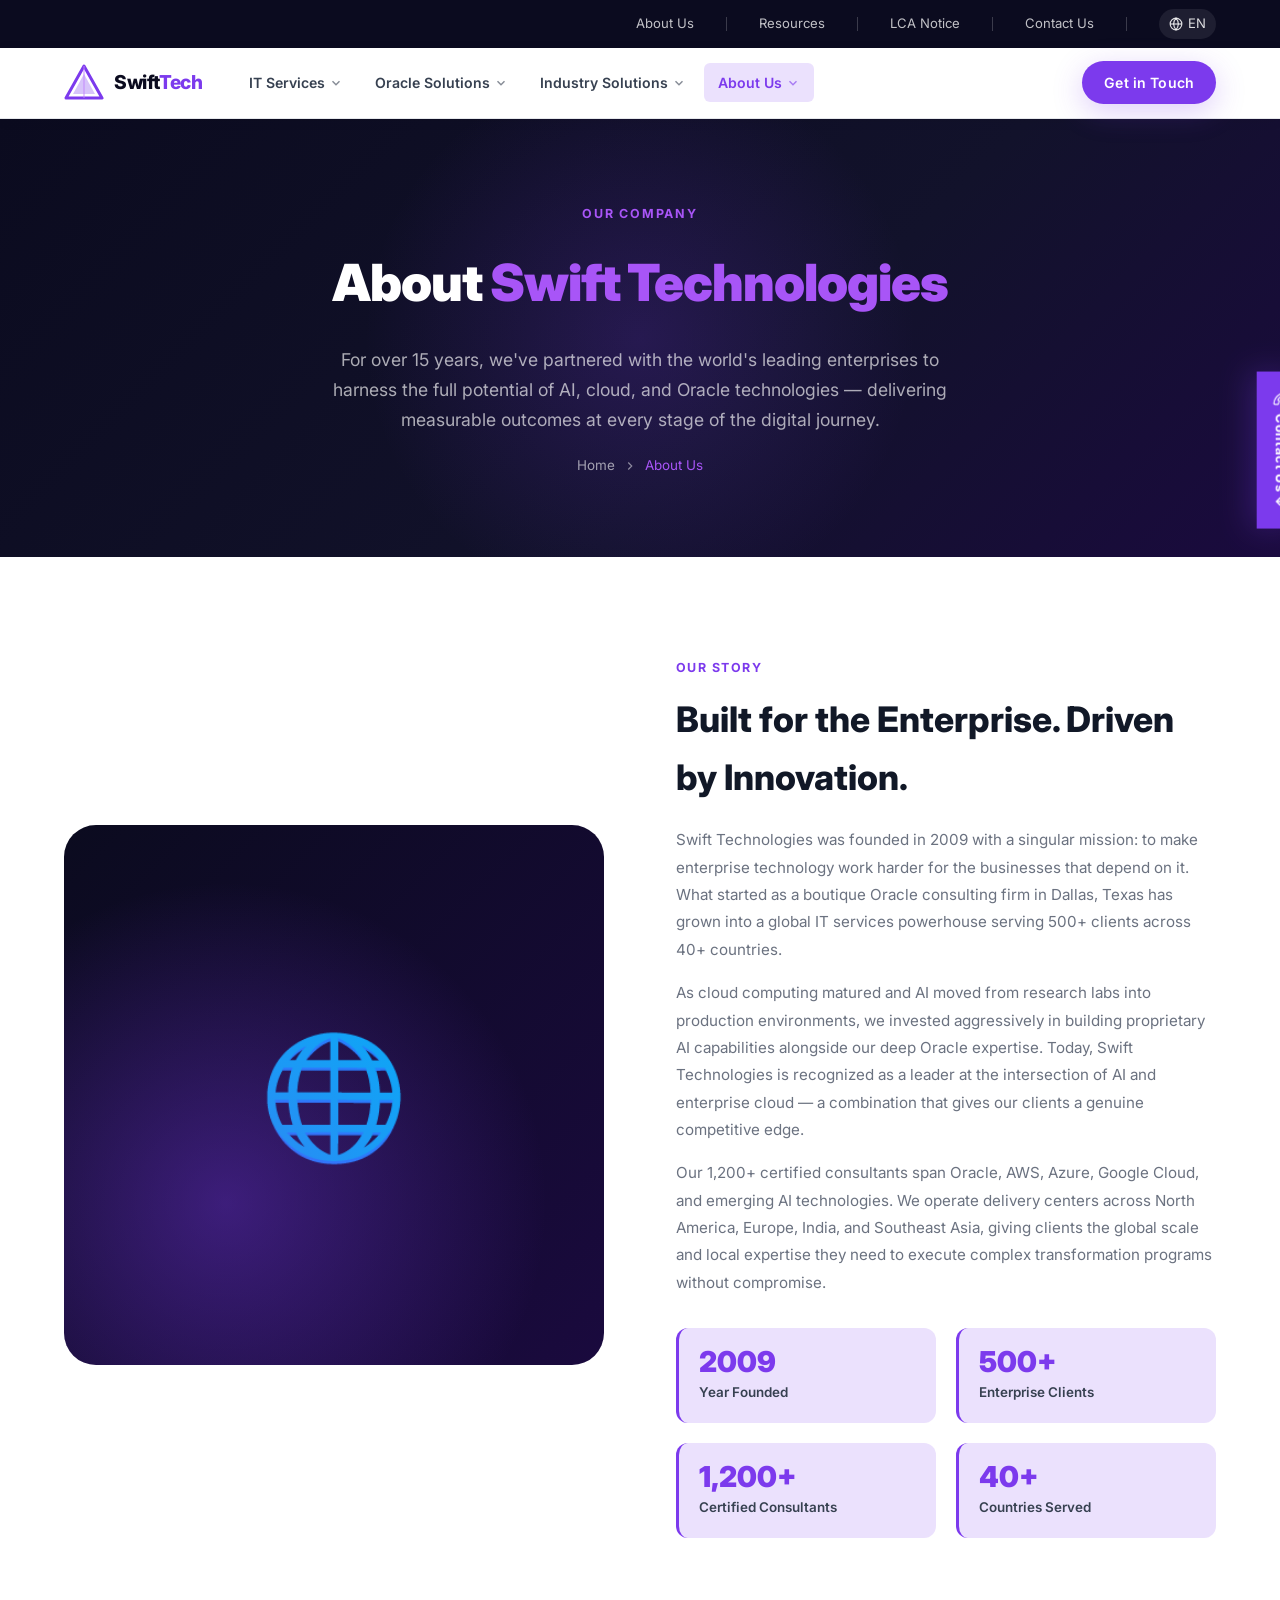
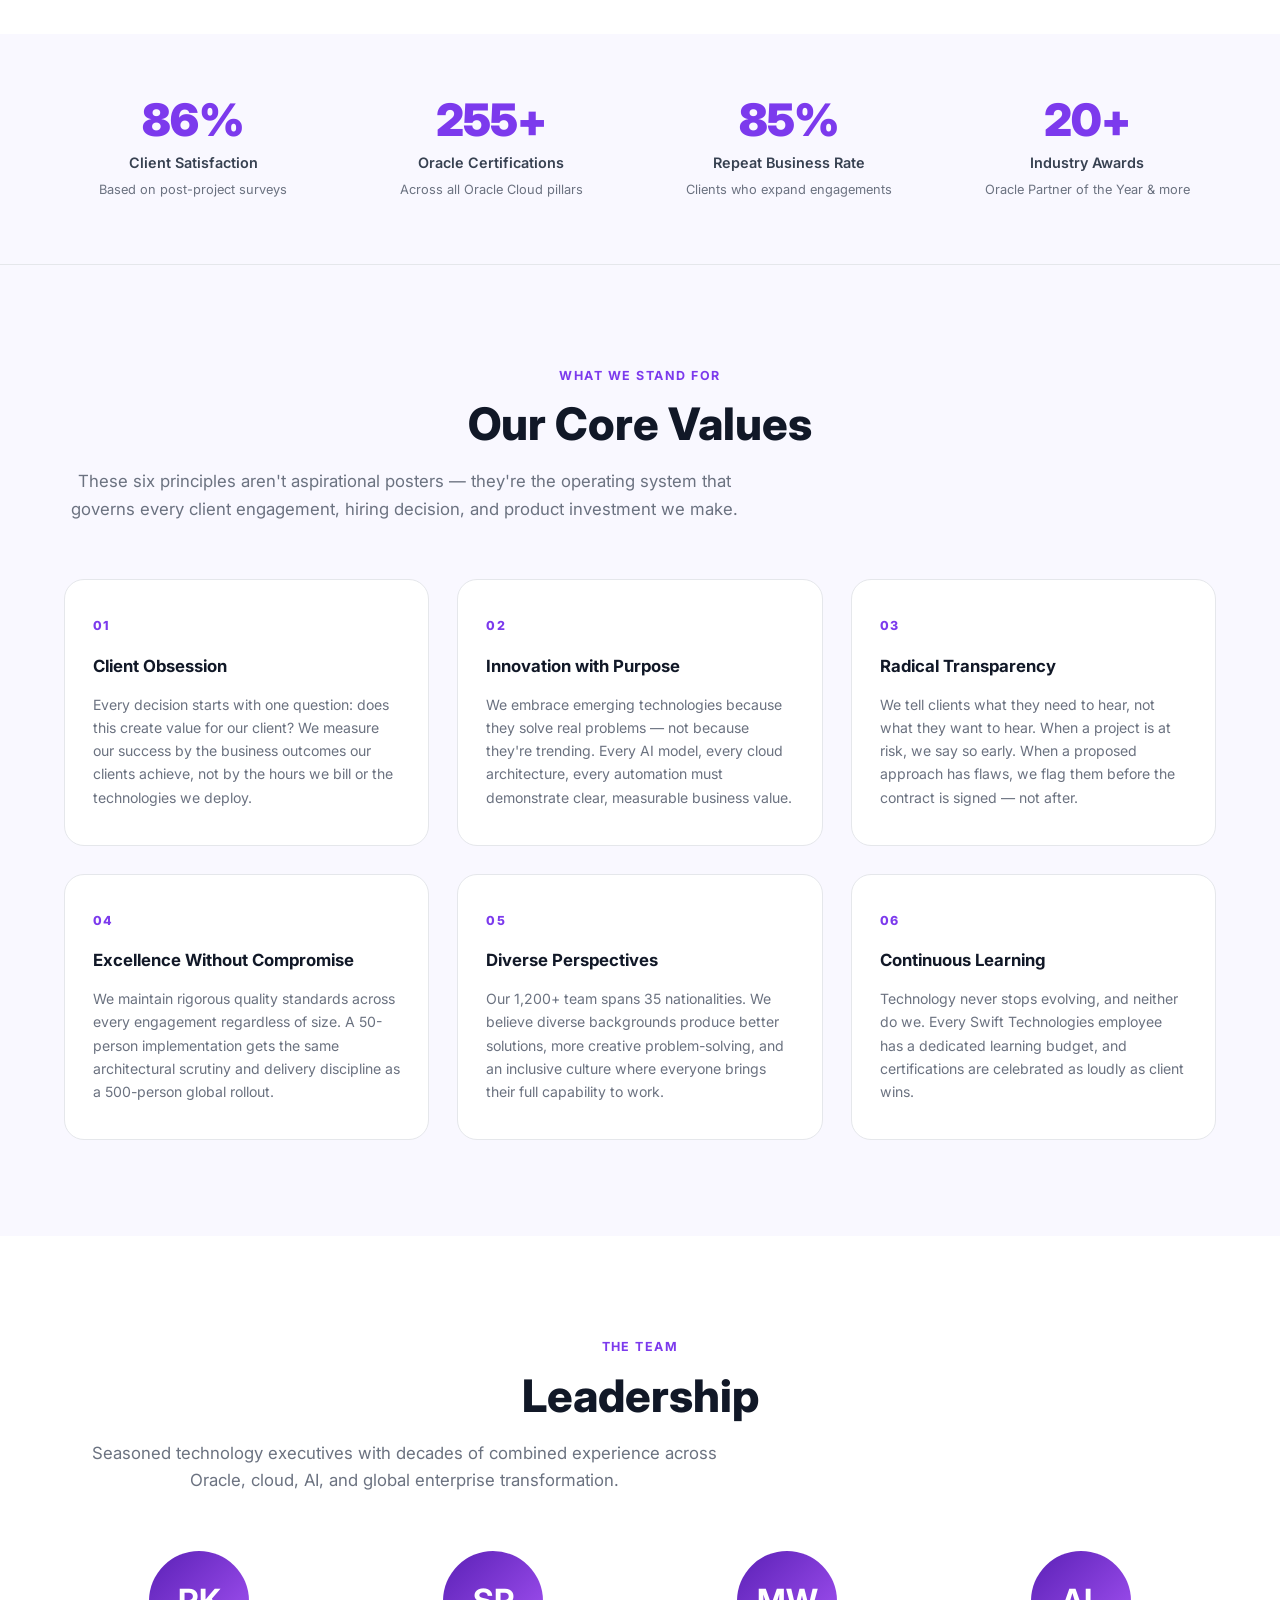
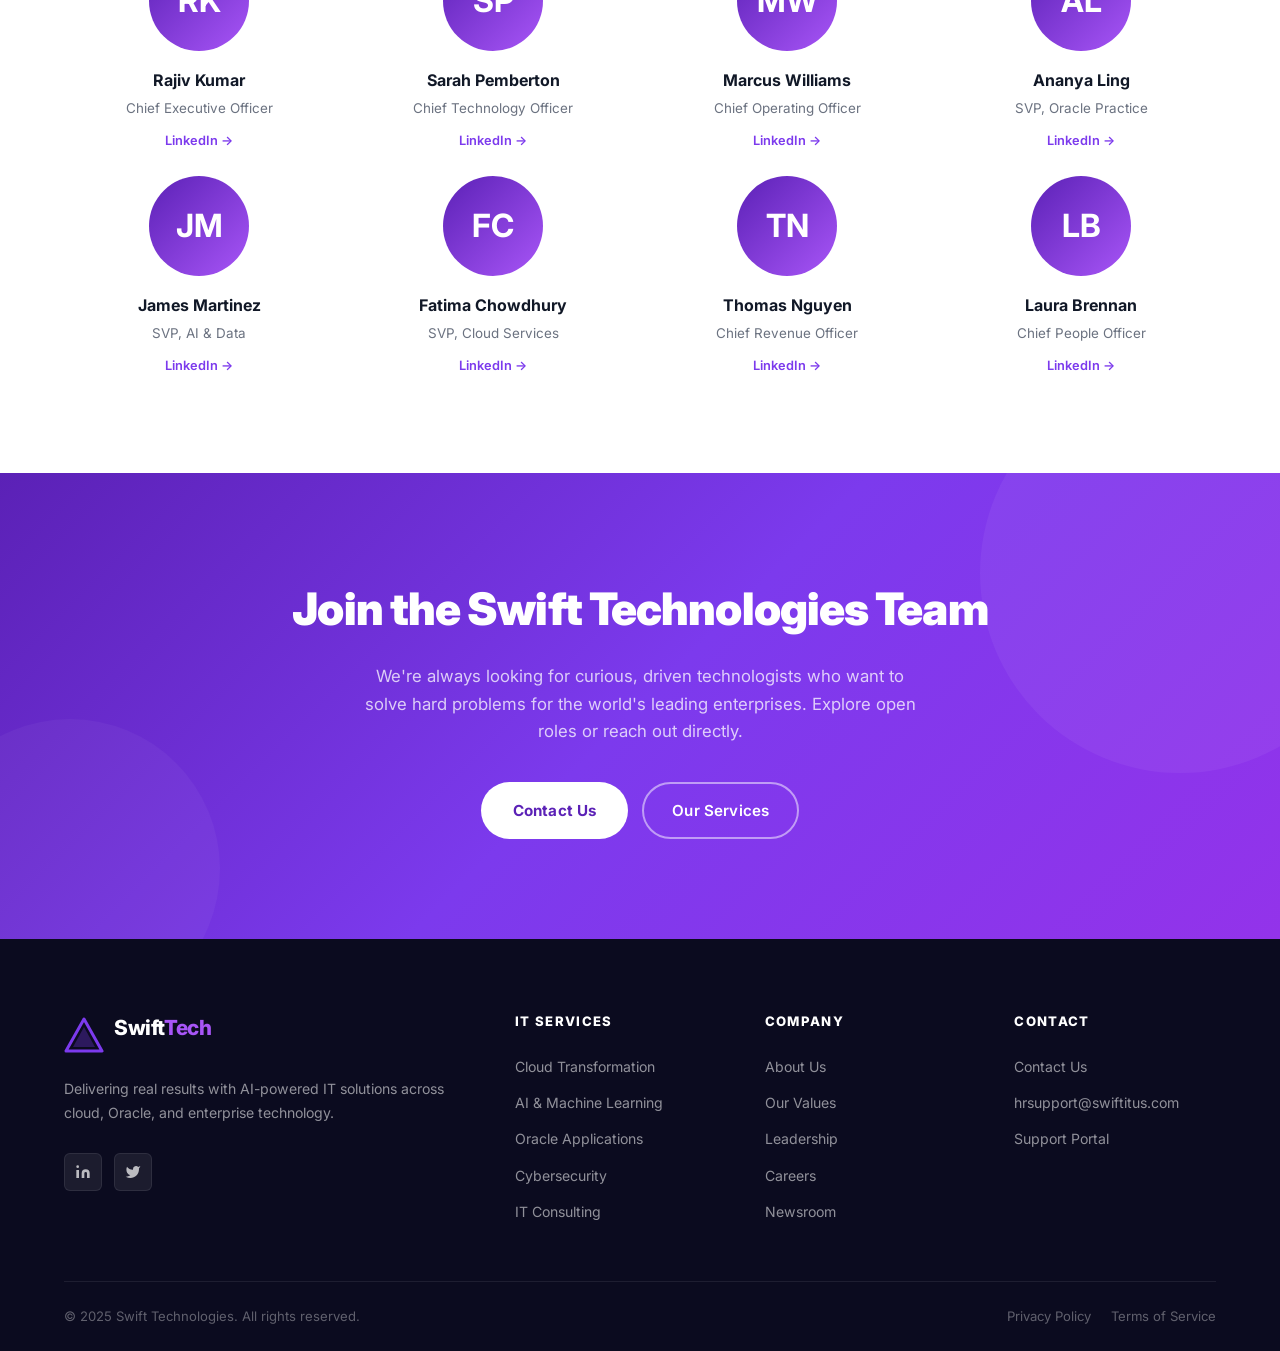
==== about.html @ e502594c "Initial commit: Swift Technologies static website 4-page professional IT services site with pure HTM" ====
<!DOCTYPE html>
<html lang="en">
<head>
  <meta charset="UTF-8">
  <meta name="viewport" content="width=device-width, initial-scale=1.0">
  <meta name="description" content="Learn about Swift Technologies — our story, values, and the leadership team driving AI-powered IT transformation for enterprises worldwide.">
  <title>About Us — Swift Technologies</title>
  <link rel="stylesheet" href="css/style.css">
</head>
<body>

  <!-- TOP BAR -->
  <div class="topbar">
    <div class="container">
      <div class="topbar-inner">
        <a href="about.html">About Us</a>
        <div class="topbar-divider"></div>
        <a href="#">Resources</a>
        <div class="topbar-divider"></div>
        <a href="#">LCA Notice</a>
        <div class="topbar-divider"></div>
        <a href="contact.html">Contact Us</a>
        <div class="topbar-divider"></div>
        <span class="lang-btn">
          <svg width="14" height="14" viewBox="0 0 24 24" fill="none" stroke="currentColor" stroke-width="2"><circle cx="12" cy="12" r="10"/><line x1="2" y1="12" x2="22" y2="12"/><path d="M12 2a15.3 15.3 0 0 1 4 10 15.3 15.3 0 0 1-4 10 15.3 15.3 0 0 1-4-10 15.3 15.3 0 0 1 4-10z"/></svg>
          EN
        </span>
      </div>
    </div>
  </div>

  <!-- NAVBAR -->
  <nav class="navbar">
    <div class="container">
      <div class="navbar-inner">
        <a href="index.html" class="navbar-logo">
          <svg class="logo-mark" viewBox="0 0 40 40" fill="none"><polygon points="20,3 38,35 2,35" fill="none" stroke="#7c3aed" stroke-width="3" stroke-linejoin="round"/><polygon points="20,11 31,31 9,31" fill="#7c3aed" opacity="0.3"/><line x1="20" y1="3" x2="20" y2="35" stroke="#c084fc" stroke-width="1.5" opacity="0.6"/></svg>
          <span class="logo-text">Swift<span>Tech</span></span>
        </a>
        <ul class="navbar-nav">
          <li class="nav-item">
            <a href="services.html" class="nav-link">IT Services <svg class="nav-arrow" viewBox="0 0 24 24" fill="none" stroke="currentColor" stroke-width="2.5"><polyline points="6 9 12 15 18 9"/></svg></a>
            <div class="dropdown">
              <a href="services.html#cloud">Cloud Transformation</a>
              <a href="services.html#ai">AI &amp; Machine Learning</a>
              <a href="services.html#cybersecurity">Cybersecurity</a>
              <a href="services.html#consulting">IT Consulting</a>
              <a href="services.html#digital">Digital Transformation</a>
            </div>
          </li>
          <li class="nav-item">
            <a href="services.html#oracle" class="nav-link">Oracle Solutions <svg class="nav-arrow" viewBox="0 0 24 24" fill="none" stroke="currentColor" stroke-width="2.5"><polyline points="6 9 12 15 18 9"/></svg></a>
            <div class="dropdown">
              <a href="services.html#oracle">Oracle Cloud ERP</a>
              <a href="services.html#oracle">Oracle SCM</a>
              <a href="services.html#oracle">Oracle HCM</a>
            </div>
          </li>
          <li class="nav-item">
            <a href="services.html" class="nav-link">Industry Solutions <svg class="nav-arrow" viewBox="0 0 24 24" fill="none" stroke="currentColor" stroke-width="2.5"><polyline points="6 9 12 15 18 9"/></svg></a>
            <div class="dropdown">
              <a href="services.html">Manufacturing</a>
              <a href="services.html">Healthcare</a>
              <a href="services.html">Financial Services</a>
              <a href="services.html">Retail &amp; CPG</a>
            </div>
          </li>
          <li class="nav-item">
            <a href="about.html" class="nav-link active">About Us <svg class="nav-arrow" viewBox="0 0 24 24" fill="none" stroke="currentColor" stroke-width="2.5"><polyline points="6 9 12 15 18 9"/></svg></a>
            <div class="dropdown">
              <a href="about.html">Our Story</a>
              <a href="#values">Our Values</a>
              <a href="#leadership">Leadership</a>
              <a href="#">Careers</a>
            </div>
          </li>
        </ul>
        <div class="navbar-cta"><a href="contact.html" class="btn btn-primary">Get in Touch</a></div>
        <button class="hamburger" aria-label="Toggle menu"><span></span><span></span><span></span></button>
      </div>
    </div>
    <div class="mobile-nav">
      <a href="index.html" class="mobile-nav-link">Home</a>
      <a href="services.html" class="mobile-nav-link">IT Services</a>
      <a href="services.html#oracle" class="mobile-nav-link">Oracle Solutions</a>
      <a href="about.html" class="mobile-nav-link">About Us</a>
      <a href="contact.html" class="mobile-nav-link">Contact Us</a>
    </div>
  </nav>

  <!-- PAGE HERO -->
  <section class="page-hero">
    <div class="container">
      <div class="page-hero-inner">
        <span class="page-hero-eyebrow">Our Company</span>
        <h1 class="page-hero-title">About <span>Swift Technologies</span></h1>
        <p class="page-hero-desc">
          For over 15 years, we've partnered with the world's leading enterprises to harness the
          full potential of AI, cloud, and Oracle technologies — delivering measurable outcomes
          at every stage of the digital journey.
        </p>
        <div class="breadcrumb">
          <a href="index.html">Home</a>
          <svg width="14" height="14" viewBox="0 0 24 24" fill="none" stroke="currentColor" stroke-width="2"><polyline points="9 18 15 12 9 6"/></svg>
          <span>About Us</span>
        </div>
      </div>
    </div>
  </section>

  <!-- OUR STORY -->
  <section class="about-story">
    <div class="container">
      <div class="about-story-inner">
        <div class="about-visual">🌐</div>
        <div class="about-text">
          <div class="section-label">Our Story</div>
          <h2 class="about-title">Built for the Enterprise. Driven by Innovation.</h2>
          <div class="about-body">
            <p>
              Swift Technologies was founded in 2009 with a singular mission: to make enterprise
              technology work harder for the businesses that depend on it. What started as a
              boutique Oracle consulting firm in Dallas, Texas has grown into a global IT services
              powerhouse serving 500+ clients across 40+ countries.
            </p>
            <p>
              As cloud computing matured and AI moved from research labs into production environments,
              we invested aggressively in building proprietary AI capabilities alongside our
              deep Oracle expertise. Today, Swift Technologies is recognized as a leader at
              the intersection of AI and enterprise cloud — a combination that gives our clients
              a genuine competitive edge.
            </p>
            <p>
              Our 1,200+ certified consultants span Oracle, AWS, Azure, Google Cloud, and emerging
              AI technologies. We operate delivery centers across North America, Europe, India,
              and Southeast Asia, giving clients the global scale and local expertise they need
              to execute complex transformation programs without compromise.
            </p>
          </div>
          <div class="about-highlights">
            <div class="highlight-item">
              <div class="highlight-num">2009</div>
              <div class="highlight-label">Year Founded</div>
            </div>
            <div class="highlight-item">
              <div class="highlight-num">500+</div>
              <div class="highlight-label">Enterprise Clients</div>
            </div>
            <div class="highlight-item">
              <div class="highlight-num">1,200+</div>
              <div class="highlight-label">Certified Consultants</div>
            </div>
            <div class="highlight-item">
              <div class="highlight-num">40+</div>
              <div class="highlight-label">Countries Served</div>
            </div>
          </div>
        </div>
      </div>
    </div>
  </section>

  <!-- STATS BAR -->
  <section class="stats-bar" style="background:var(--off-white)">
    <div class="container">
      <div class="stats-grid">
        <div class="stat-item">
          <div class="stat-number" data-count="98" data-suffix="%">98%</div>
          <div class="stat-label">Client Satisfaction</div>
          <div class="stat-desc">Based on post-project surveys</div>
        </div>
        <div class="stat-item">
          <div class="stat-number" data-count="300" data-suffix="+">300+</div>
          <div class="stat-label">Oracle Certifications</div>
          <div class="stat-desc">Across all Oracle Cloud pillars</div>
        </div>
        <div class="stat-item">
          <div class="stat-number" data-count="85" data-suffix="%">85%</div>
          <div class="stat-label">Repeat Business Rate</div>
          <div class="stat-desc">Clients who expand engagements</div>
        </div>
        <div class="stat-item">
          <div class="stat-number" data-count="20" data-suffix="+">20+</div>
          <div class="stat-label">Industry Awards</div>
          <div class="stat-desc">Oracle Partner of the Year &amp; more</div>
        </div>
      </div>
    </div>
  </section>

  <!-- VALUES -->
  <section class="values-section" id="values">
    <div class="container">
      <div class="section-header">
        <div class="section-label">What We Stand For</div>
        <h2 class="section-title">Our Core Values</h2>
        <p class="section-subtitle">
          These six principles aren't aspirational posters — they're the operating system
          that governs every client engagement, hiring decision, and product investment we make.
        </p>
      </div>

      <div class="values-grid">
        <div class="value-card">
          <div class="value-number">01</div>
          <h3 class="value-title">Client Obsession</h3>
          <p class="value-desc">
            Every decision starts with one question: does this create value for our client?
            We measure our success by the business outcomes our clients achieve, not by the
            hours we bill or the technologies we deploy.
          </p>
        </div>
        <div class="value-card">
          <div class="value-number">02</div>
          <h3 class="value-title">Innovation with Purpose</h3>
          <p class="value-desc">
            We embrace emerging technologies because they solve real problems — not because
            they're trending. Every AI model, every cloud architecture, every automation
            must demonstrate clear, measurable business value.
          </p>
        </div>
        <div class="value-card">
          <div class="value-number">03</div>
          <h3 class="value-title">Radical Transparency</h3>
          <p class="value-desc">
            We tell clients what they need to hear, not what they want to hear. When a
            project is at risk, we say so early. When a proposed approach has flaws, we
            flag them before the contract is signed — not after.
          </p>
        </div>
        <div class="value-card">
          <div class="value-number">04</div>
          <h3 class="value-title">Excellence Without Compromise</h3>
          <p class="value-desc">
            We maintain rigorous quality standards across every engagement regardless of
            size. A 50-person implementation gets the same architectural scrutiny and
            delivery discipline as a 500-person global rollout.
          </p>
        </div>
        <div class="value-card">
          <div class="value-number">05</div>
          <h3 class="value-title">Diverse Perspectives</h3>
          <p class="value-desc">
            Our 1,200+ team spans 35 nationalities. We believe diverse backgrounds produce
            better solutions, more creative problem-solving, and an inclusive culture where
            everyone brings their full capability to work.
          </p>
        </div>
        <div class="value-card">
          <div class="value-number">06</div>
          <h3 class="value-title">Continuous Learning</h3>
          <p class="value-desc">
            Technology never stops evolving, and neither do we. Every Swift Technologies
            employee has a dedicated learning budget, and certifications are celebrated
            as loudly as client wins.
          </p>
        </div>
      </div>
    </div>
  </section>

  <!-- LEADERSHIP -->
  <section class="leadership-section" id="leadership">
    <div class="container">
      <div class="section-header">
        <div class="section-label">The Team</div>
        <h2 class="section-title">Leadership</h2>
        <p class="section-subtitle">
          Seasoned technology executives with decades of combined experience across Oracle,
          cloud, AI, and global enterprise transformation.
        </p>
      </div>

      <div class="leadership-grid">
        <div class="leader-card">
          <div class="leader-avatar">RK</div>
          <div class="leader-name">Rajiv Kumar</div>
          <div class="leader-role">Chief Executive Officer</div>
          <a href="#" class="leader-linkedin">LinkedIn →</a>
        </div>
        <div class="leader-card">
          <div class="leader-avatar">SP</div>
          <div class="leader-name">Sarah Pemberton</div>
          <div class="leader-role">Chief Technology Officer</div>
          <a href="#" class="leader-linkedin">LinkedIn →</a>
        </div>
        <div class="leader-card">
          <div class="leader-avatar">MW</div>
          <div class="leader-name">Marcus Williams</div>
          <div class="leader-role">Chief Operating Officer</div>
          <a href="#" class="leader-linkedin">LinkedIn →</a>
        </div>
        <div class="leader-card">
          <div class="leader-avatar">AL</div>
          <div class="leader-name">Ananya Ling</div>
          <div class="leader-role">SVP, Oracle Practice</div>
          <a href="#" class="leader-linkedin">LinkedIn →</a>
        </div>
        <div class="leader-card">
          <div class="leader-avatar">JM</div>
          <div class="leader-name">James Martinez</div>
          <div class="leader-role">SVP, AI &amp; Data</div>
          <a href="#" class="leader-linkedin">LinkedIn →</a>
        </div>
        <div class="leader-card">
          <div class="leader-avatar">FC</div>
          <div class="leader-name">Fatima Chowdhury</div>
          <div class="leader-role">SVP, Cloud Services</div>
          <a href="#" class="leader-linkedin">LinkedIn →</a>
        </div>
        <div class="leader-card">
          <div class="leader-avatar">TN</div>
          <div class="leader-name">Thomas Nguyen</div>
          <div class="leader-role">Chief Revenue Officer</div>
          <a href="#" class="leader-linkedin">LinkedIn →</a>
        </div>
        <div class="leader-card">
          <div class="leader-avatar">LB</div>
          <div class="leader-name">Laura Brennan</div>
          <div class="leader-role">Chief People Officer</div>
          <a href="#" class="leader-linkedin">LinkedIn →</a>
        </div>
      </div>
    </div>
  </section>

  <!-- CTA -->
  <section class="cta-section">
    <div class="container">
      <div class="cta-inner">
        <h2 class="cta-title">Join the Swift Technologies Team</h2>
        <p class="cta-desc">
          We're always looking for curious, driven technologists who want to solve hard
          problems for the world's leading enterprises. Explore open roles or reach out directly.
        </p>
        <div class="cta-actions">
          <a href="contact.html" class="btn btn-white">Contact Us</a>
          <a href="services.html" class="btn btn-outline-white">Our Services</a>
        </div>
      </div>
    </div>
  </section>

  <!-- FOOTER -->
  <footer class="footer">
    <div class="container">
      <div class="footer-grid">
        <div class="footer-brand">
          <a href="index.html" class="navbar-logo" style="margin-bottom:16px;display:inline-flex">
            <svg class="logo-mark" viewBox="0 0 40 40" fill="none"><polygon points="20,3 38,35 2,35" fill="none" stroke="#7c3aed" stroke-width="3" stroke-linejoin="round"/><polygon points="20,11 31,31 9,31" fill="#7c3aed" opacity="0.3"/></svg>
            <span class="logo-text" style="color:white">Swift<span>Tech</span></span>
          </a>
          <p class="footer-desc">Delivering real results with AI-powered IT solutions across cloud, Oracle, and enterprise technology.</p>
          <div class="footer-socials">
            <a href="#" class="social-btn"><svg viewBox="0 0 24 24" fill="currentColor"><path d="M16 8a6 6 0 0 1 6 6v7h-4v-7a2 2 0 0 0-2-2 2 2 0 0 0-2 2v7h-4v-7a6 6 0 0 1 6-6zM2 9h4v12H2z"/><circle cx="4" cy="4" r="2"/></svg></a>
            <a href="#" class="social-btn"><svg viewBox="0 0 24 24" fill="currentColor"><path d="M23 3a10.9 10.9 0 0 1-3.14 1.53 4.48 4.48 0 0 0-7.86 3v1A10.66 10.66 0 0 1 3 4s-4 9 5 13a11.64 11.64 0 0 1-7 2c9 5 20 0 20-11.5a4.5 4.5 0 0 0-.08-.83A7.72 7.72 0 0 0 23 3z"/></svg></a>
          </div>
        </div>
        <div>
          <h4 class="footer-col-title">IT Services</h4>
          <ul class="footer-links">
            <li><a href="services.html#cloud">Cloud Transformation</a></li>
            <li><a href="services.html#ai">AI &amp; Machine Learning</a></li>
            <li><a href="services.html#oracle">Oracle Applications</a></li>
            <li><a href="services.html#cybersecurity">Cybersecurity</a></li>
            <li><a href="services.html#consulting">IT Consulting</a></li>
          </ul>
        </div>
        <div>
          <h4 class="footer-col-title">Company</h4>
          <ul class="footer-links">
            <li><a href="about.html">About Us</a></li>
            <li><a href="#values">Our Values</a></li>
            <li><a href="#leadership">Leadership</a></li>
            <li><a href="#">Careers</a></li>
            <li><a href="#">Newsroom</a></li>
          </ul>
        </div>
        <div>
          <h4 class="footer-col-title">Contact</h4>
          <ul class="footer-links">
            <li><a href="contact.html">Contact Us</a></li>
            <li><a href="mailto:hrsupport@swiftitus.com">hrsupport@swiftitus.com</a></li>
            <li><a href="#">Support Portal</a></li>
          </ul>
        </div>
      </div>
      <div class="footer-bottom">
        <span>&copy; 2025 Swift Technologies. All rights reserved.</span>
        <div class="footer-bottom-links">
          <a href="#">Privacy Policy</a>
          <a href="#">Terms of Service</a>
        </div>
      </div>
    </div>
  </footer>

  <a href="contact.html" class="float-contact">
    <svg width="14" height="14" viewBox="0 0 24 24" fill="none" stroke="currentColor" stroke-width="2"><path d="M22 16.92v3a2 2 0 0 1-2.18 2 19.79 19.79 0 0 1-8.63-3.07A19.5 19.5 0 0 1 4.69 12 19.79 19.79 0 0 1 1.61 3.38 2 2 0 0 1 3.58 1h3a2 2 0 0 1 2 1.72 12.84 12.84 0 0 0 .7 2.81 2 2 0 0 1-.45 2.11L7.91 8.96a16 16 0 0 0 6.13 6.13l1.32-1.32a2 2 0 0 1 2.11-.45 12.84 12.84 0 0 0 2.81.7A2 2 0 0 1 22 16.92z"/></svg>
    Contact Us ↓
  </a>

  <script src="js/main.js"></script>
</body>
</html>
---- css/style.css ----
/* ============================================================
   Swift Technologies — Main Stylesheet
   ============================================================ */

@import url('https://fonts.googleapis.com/css2?family=Inter:wght@300;400;500;600;700;800;900&display=swap');

/* ── Reset & Base ── */
*, *::before, *::after { box-sizing: border-box; margin: 0; padding: 0; }

:root {
  --purple:        #7c3aed;
  --purple-light:  #a855f7;
  --purple-dark:   #5b21b6;
  --purple-glow:   rgba(124, 58, 237, 0.15);
  --navy:          #0b0b1f;
  --navy-mid:      #12122b;
  --navy-light:    #1c1c40;
  --hero-bg:       #e9e6f8;
  --hero-bg2:      #ddd8f5;
  --white:         #ffffff;
  --off-white:     #f9f8ff;
  --text-dark:     #111827;
  --text-mid:      #374151;
  --text-gray:     #6b7280;
  --text-light:    #9ca3af;
  --border:        #e5e7eb;
  --border-dark:   rgba(255,255,255,0.08);
  --radius-sm:     6px;
  --radius-md:     12px;
  --radius-lg:     20px;
  --radius-xl:     32px;
  --shadow-sm:     0 1px 3px rgba(0,0,0,0.08);
  --shadow-md:     0 4px 16px rgba(0,0,0,0.10);
  --shadow-lg:     0 8px 40px rgba(0,0,0,0.14);
  --shadow-purple: 0 8px 30px rgba(124,58,237,0.25);
  --transition:    0.25s ease;
}

html { scroll-behavior: smooth; }

body {
  font-family: 'Inter', -apple-system, BlinkMacSystemFont, 'Segoe UI', sans-serif;
  color: var(--text-dark);
  line-height: 1.65;
  background: var(--white);
  overflow-x: hidden;
}

a { text-decoration: none; color: inherit; }
ul { list-style: none; }
img { max-width: 100%; display: block; }
button { cursor: pointer; border: none; background: none; font-family: inherit; }

/* ── Utility ── */
.container {
  max-width: 1200px;
  margin: 0 auto;
  padding: 0 24px;
}

.purple { color: var(--purple); }
.purple-light { color: var(--purple-light); }

.btn {
  display: inline-flex;
  align-items: center;
  gap: 8px;
  padding: 14px 28px;
  border-radius: 50px;
  font-size: 0.95rem;
  font-weight: 600;
  transition: all var(--transition);
  letter-spacing: 0.01em;
}

.btn-primary {
  background: var(--purple);
  color: var(--white);
  box-shadow: var(--shadow-purple);
}
.btn-primary:hover { background: var(--purple-dark); transform: translateY(-1px); box-shadow: 0 12px 36px rgba(124,58,237,0.35); }

.btn-outline {
  border: 2px solid var(--purple);
  color: var(--purple);
  background: transparent;
}
.btn-outline:hover { background: var(--purple); color: var(--white); }

.btn-outline-white {
  border: 2px solid rgba(255,255,255,0.5);
  color: var(--white);
  background: transparent;
}
.btn-outline-white:hover { background: rgba(255,255,255,0.1); border-color: var(--white); }

.section-label {
  display: inline-block;
  font-size: 0.78rem;
  font-weight: 700;
  letter-spacing: 0.12em;
  text-transform: uppercase;
  color: var(--purple);
  margin-bottom: 12px;
}

.section-title {
  font-size: clamp(1.8rem, 3.5vw, 2.8rem);
  font-weight: 800;
  line-height: 1.2;
  color: var(--text-dark);
}

.section-title.light { color: var(--white); }

.section-subtitle {
  font-size: 1.05rem;
  color: var(--text-gray);
  max-width: 680px;
  margin-top: 16px;
}

.section-subtitle.light { color: rgba(255,255,255,0.65); }

/* ============================================================
   TOP BAR
   ============================================================ */
.topbar {
  background: var(--navy);
  padding: 9px 0;
  font-size: 0.82rem;
  color: rgba(255,255,255,0.75);
}

.topbar-inner {
  display: flex;
  align-items: center;
  justify-content: flex-end;
  gap: 32px;
}

.topbar-inner a { color: rgba(255,255,255,0.75); transition: color var(--transition); }
.topbar-inner a:hover { color: var(--white); }

.topbar-divider {
  width: 1px;
  height: 14px;
  background: rgba(255,255,255,0.2);
}

.lang-btn {
  display: flex;
  align-items: center;
  gap: 5px;
  background: rgba(255,255,255,0.08);
  padding: 4px 10px;
  border-radius: 20px;
  color: rgba(255,255,255,0.85);
  font-size: 0.82rem;
}

/* ============================================================
   NAVBAR
   ============================================================ */
.navbar {
  background: var(--white);
  border-bottom: 1px solid var(--border);
  position: sticky;
  top: 0;
  z-index: 1000;
  box-shadow: 0 2px 12px rgba(0,0,0,0.06);
}

.navbar-inner {
  display: flex;
  align-items: center;
  height: 70px;
  gap: 8px;
}

/* Logo */
.navbar-logo {
  display: flex;
  align-items: center;
  gap: 10px;
  margin-right: 24px;
  flex-shrink: 0;
}

.logo-mark {
  width: 40px;
  height: 40px;
}

.logo-text {
  font-size: 1.2rem;
  font-weight: 800;
  color: var(--navy);
  letter-spacing: -0.02em;
}

.logo-text span { color: var(--purple); }

/* Nav links */
.navbar-nav {
  display: flex;
  align-items: center;
  flex: 1;
  gap: 4px;
}

.nav-item {
  position: relative;
}

.nav-link {
  display: flex;
  align-items: center;
  gap: 4px;
  padding: 8px 14px;
  font-size: 0.88rem;
  font-weight: 600;
  color: var(--text-mid);
  border-radius: var(--radius-sm);
  transition: all var(--transition);
  white-space: nowrap;
}

.nav-link:hover, .nav-link.active {
  color: var(--purple);
  background: var(--purple-glow);
}

.nav-arrow {
  width: 14px;
  height: 14px;
  transition: transform var(--transition);
  opacity: 0.6;
}

.nav-item:hover .nav-arrow { transform: rotate(180deg); }

/* Dropdown */
.dropdown {
  position: absolute;
  top: calc(100% + 8px);
  left: 0;
  background: var(--white);
  border: 1px solid var(--border);
  border-radius: var(--radius-md);
  box-shadow: var(--shadow-lg);
  min-width: 220px;
  padding: 8px;
  opacity: 0;
  visibility: hidden;
  transform: translateY(-8px);
  transition: all var(--transition);
  z-index: 100;
}

.nav-item:hover .dropdown {
  opacity: 1;
  visibility: visible;
  transform: translateY(0);
}

.dropdown a {
  display: flex;
  align-items: center;
  gap: 8px;
  padding: 10px 14px;
  font-size: 0.88rem;
  color: var(--text-mid);
  border-radius: var(--radius-sm);
  transition: all var(--transition);
}

.dropdown a:hover { background: var(--purple-glow); color: var(--purple); }

.dropdown a .drop-icon {
  width: 16px;
  height: 16px;
  color: var(--purple);
  opacity: 0.7;
}

/* Navbar CTA */
.navbar-cta {
  margin-left: auto;
  flex-shrink: 0;
}

.navbar-cta .btn { padding: 10px 22px; font-size: 0.88rem; }

/* Hamburger */
.hamburger {
  display: none;
  flex-direction: column;
  gap: 5px;
  padding: 8px;
  margin-left: auto;
}

.hamburger span {
  display: block;
  width: 22px;
  height: 2px;
  background: var(--text-dark);
  border-radius: 2px;
  transition: all var(--transition);
}

.hamburger.open span:nth-child(1) { transform: rotate(45deg) translate(5px, 5px); }
.hamburger.open span:nth-child(2) { opacity: 0; }
.hamburger.open span:nth-child(3) { transform: rotate(-45deg) translate(5px, -5px); }

/* Mobile nav */
.mobile-nav {
  display: none;
  background: var(--white);
  border-top: 1px solid var(--border);
  padding: 16px 24px 24px;
}

.mobile-nav.open { display: block; }

.mobile-nav-link {
  display: block;
  padding: 12px 4px;
  font-size: 0.95rem;
  font-weight: 600;
  color: var(--text-mid);
  border-bottom: 1px solid var(--border);
}

.mobile-nav-link:last-child { border-bottom: none; }
.mobile-nav-link:hover { color: var(--purple); }

/* ============================================================
   HERO — HOMEPAGE
   ============================================================ */
.hero {
  background: linear-gradient(135deg, var(--hero-bg) 0%, var(--hero-bg2) 50%, #d4cfee 100%);
  padding: 80px 0 0;
  overflow: hidden;
  position: relative;
  min-height: 580px;
}

.hero::before {
  content: '';
  position: absolute;
  top: -60px; right: -60px;
  width: 400px; height: 400px;
  background: radial-gradient(circle, rgba(124,58,237,0.12) 0%, transparent 70%);
  pointer-events: none;
}

.hero-inner {
  display: grid;
  grid-template-columns: 1fr 1fr;
  align-items: center;
  gap: 48px;
  padding-bottom: 80px;
}

.hero-eyebrow {
  font-size: 0.9rem;
  font-weight: 600;
  color: var(--text-mid);
  margin-bottom: 16px;
  display: flex;
  align-items: center;
  gap: 8px;
}

.hero-eyebrow::before {
  content: '';
  display: block;
  width: 28px;
  height: 2px;
  background: var(--purple);
}

.hero-title {
  font-size: clamp(2.2rem, 4.5vw, 3.4rem);
  font-weight: 900;
  line-height: 1.1;
  color: var(--navy);
  letter-spacing: -0.02em;
  margin-bottom: 24px;
}

.hero-title span { color: var(--purple); }

.hero-desc {
  font-size: 1.05rem;
  color: var(--text-mid);
  margin-bottom: 36px;
  max-width: 480px;
  line-height: 1.7;
}

.hero-actions { display: flex; gap: 14px; flex-wrap: wrap; }

.hero-visual {
  display: flex;
  justify-content: center;
  align-items: flex-end;
}

.hero-illustration {
  width: 100%;
  max-width: 520px;
}

/* Hero tabs bar */
.hero-tabs {
  background: rgba(255,255,255,0.6);
  backdrop-filter: blur(10px);
  border-top: 1px solid rgba(255,255,255,0.7);
  padding: 0;
}

.hero-tabs-inner {
  display: flex;
  overflow-x: auto;
  scrollbar-width: none;
}

.hero-tabs-inner::-webkit-scrollbar { display: none; }

.hero-tab {
  display: flex;
  align-items: center;
  gap: 8px;
  padding: 18px 28px;
  font-size: 0.85rem;
  font-weight: 600;
  color: var(--text-gray);
  border-bottom: 3px solid transparent;
  transition: all var(--transition);
  white-space: nowrap;
  cursor: pointer;
  flex-shrink: 0;
}

.hero-tab:hover { color: var(--purple); border-bottom-color: var(--purple-light); }
.hero-tab.active { color: var(--purple); border-bottom-color: var(--purple); }

/* ============================================================
   PAGE HERO (Inner pages)
   ============================================================ */
.page-hero {
  background: linear-gradient(135deg, var(--navy) 0%, var(--navy-mid) 60%, #1a0a3e 100%);
  padding: 80px 0 80px;
  text-align: center;
  position: relative;
  overflow: hidden;
}

.page-hero::before {
  content: '';
  position: absolute;
  top: 50%; left: 50%;
  transform: translate(-50%, -50%);
  width: 600px; height: 600px;
  background: radial-gradient(circle, rgba(124,58,237,0.2) 0%, transparent 65%);
  pointer-events: none;
}

.page-hero-inner { position: relative; z-index: 1; }

.page-hero-eyebrow {
  display: inline-block;
  font-size: 0.78rem;
  font-weight: 700;
  letter-spacing: 0.14em;
  text-transform: uppercase;
  color: var(--purple-light);
  margin-bottom: 16px;
}

.page-hero-title {
  font-size: clamp(2rem, 4vw, 3.2rem);
  font-weight: 900;
  color: var(--white);
  margin-bottom: 20px;
  letter-spacing: -0.02em;
}

.page-hero-title span { color: var(--purple-light); }

.page-hero-desc {
  font-size: 1.1rem;
  color: rgba(255,255,255,0.65);
  max-width: 620px;
  margin: 0 auto;
  line-height: 1.7;
}

/* Breadcrumb */
.breadcrumb {
  display: flex;
  align-items: center;
  justify-content: center;
  gap: 8px;
  font-size: 0.84rem;
  color: rgba(255,255,255,0.5);
  margin-top: 20px;
}

.breadcrumb a { color: rgba(255,255,255,0.6); }
.breadcrumb a:hover { color: var(--white); }
.breadcrumb span { color: var(--purple-light); }

/* ============================================================
   SERVICES SECTION (Homepage)
   ============================================================ */
.services-overview {
  padding: 96px 0;
  background: var(--white);
}

.services-header {
  display: grid;
  grid-template-columns: 1fr 1fr;
  gap: 64px;
  align-items: start;
  margin-bottom: 64px;
}

.services-tabs {
  margin-bottom: 40px;
}

.tab-group {
  border-bottom: 1px solid var(--border);
}

.tab-header {
  display: flex;
  align-items: center;
  justify-content: space-between;
  padding: 20px 0;
  cursor: pointer;
  border-top: 1px solid var(--border);
}

.tab-header:first-of-type { border-top: none; }

.tab-title {
  font-size: 1.05rem;
  font-weight: 700;
  color: var(--text-dark);
  transition: color var(--transition);
}

.tab-header:hover .tab-title, .tab-header.open .tab-title { color: var(--purple); }

.tab-chevron {
  width: 20px;
  height: 20px;
  color: var(--text-gray);
  transition: transform var(--transition);
  flex-shrink: 0;
}

.tab-header.open .tab-chevron { transform: rotate(180deg); color: var(--purple); }

.tab-body {
  display: none;
  padding-bottom: 20px;
}

.tab-body.open { display: block; }

.tab-pills {
  display: flex;
  flex-wrap: wrap;
  gap: 10px;
  margin-bottom: 16px;
}

.tab-pill {
  display: inline-flex;
  align-items: center;
  gap: 6px;
  padding: 8px 18px;
  border: 1.5px solid var(--border);
  border-radius: 50px;
  font-size: 0.84rem;
  font-weight: 600;
  color: var(--text-mid);
  cursor: pointer;
  transition: all var(--transition);
  background: var(--white);
}

.tab-pill:hover { border-color: var(--purple); color: var(--purple); }
.tab-pill.active { background: var(--purple); color: var(--white); border-color: var(--purple); }

.services-preview {
  position: relative;
}

.preview-card {
  border-radius: var(--radius-lg);
  overflow: hidden;
  box-shadow: var(--shadow-lg);
  background: var(--navy);
  display: none;
}

.preview-card.active { display: block; }

.preview-card-img {
  width: 100%;
  height: 260px;
  object-fit: cover;
}

.preview-card-img-placeholder {
  width: 100%;
  height: 260px;
  display: flex;
  align-items: center;
  justify-content: center;
  font-size: 80px;
}

.preview-card-body {
  padding: 28px;
  color: var(--white);
}

.preview-card-title { font-size: 1.3rem; font-weight: 800; margin-bottom: 10px; }
.preview-card-desc { font-size: 0.9rem; color: rgba(255,255,255,0.7); line-height: 1.6; margin-bottom: 16px; }

/* ============================================================
   PAAS / INDUSTRY SOLUTIONS (Homepage)
   ============================================================ */
.industry-solutions {
  padding: 96px 0;
  background: var(--off-white);
}

.section-header {
  text-align: center;
  margin-bottom: 56px;
}

.solutions-switcher {
  display: flex;
  justify-content: center;
  gap: 14px;
  margin-bottom: 56px;
  flex-wrap: wrap;
}

.switcher-btn {
  padding: 10px 28px;
  border-radius: 50px;
  font-size: 0.9rem;
  font-weight: 600;
  border: 2px solid var(--border);
  color: var(--text-mid);
  background: var(--white);
  transition: all var(--transition);
  cursor: pointer;
}

.switcher-btn:hover { border-color: var(--purple); color: var(--purple); }
.switcher-btn.active { background: var(--purple); color: var(--white); border-color: var(--purple); }

.solution-panel {
  display: none;
  grid-template-columns: 1fr 1fr;
  gap: 56px;
  align-items: center;
}

.solution-panel.active { display: grid; }

.solution-visual {
  border-radius: var(--radius-lg);
  overflow: hidden;
  box-shadow: var(--shadow-lg);
  background: linear-gradient(135deg, #0d0d2b 0%, #1a0a3e 100%);
  aspect-ratio: 4/3;
  display: flex;
  align-items: center;
  justify-content: center;
  font-size: 100px;
}

.solution-tags {
  display: flex;
  gap: 8px;
  flex-wrap: wrap;
  margin-bottom: 16px;
}

.solution-tag {
  padding: 5px 14px;
  border: 1.5px solid var(--border);
  border-radius: 50px;
  font-size: 0.8rem;
  font-weight: 600;
  color: var(--text-mid);
}

.solution-title { font-size: 1.8rem; font-weight: 800; margin-bottom: 16px; color: var(--text-dark); }
.solution-desc { font-size: 0.95rem; color: var(--text-gray); line-height: 1.7; margin-bottom: 24px; }

/* ============================================================
   WHY CHOOSE US
   ============================================================ */
.why-us {
  padding: 96px 0;
  background: linear-gradient(180deg, var(--navy) 0%, var(--navy-mid) 100%);
}

.why-grid {
  display: grid;
  grid-template-columns: repeat(4, 1fr);
  gap: 32px;
  margin-top: 56px;
}

.why-card {
  padding: 0 8px;
}

.why-icon {
  width: 52px;
  height: 52px;
  margin-bottom: 20px;
  color: var(--purple-light);
}

.why-title {
  font-size: 1rem;
  font-weight: 700;
  color: var(--white);
  margin-bottom: 10px;
  line-height: 1.3;
}

.why-desc {
  font-size: 0.875rem;
  color: rgba(255,255,255,0.55);
  line-height: 1.65;
}

/* ============================================================
   STATS BAR
   ============================================================ */
.stats-bar {
  padding: 64px 0;
  background: var(--white);
  border-bottom: 1px solid var(--border);
}

.stats-grid {
  display: grid;
  grid-template-columns: repeat(4, 1fr);
  gap: 40px;
  text-align: center;
}

.stat-number {
  font-size: 2.8rem;
  font-weight: 900;
  color: var(--purple);
  line-height: 1;
  margin-bottom: 8px;
  letter-spacing: -0.02em;
}

.stat-label {
  font-size: 0.9rem;
  font-weight: 600;
  color: var(--text-mid);
}

.stat-desc {
  font-size: 0.8rem;
  color: var(--text-gray);
  margin-top: 4px;
}

/* ============================================================
   PARTNERS / LOGOS
   ============================================================ */
.partners {
  padding: 56px 0;
  background: var(--off-white);
}

.partners-label {
  text-align: center;
  font-size: 0.82rem;
  font-weight: 700;
  letter-spacing: 0.1em;
  text-transform: uppercase;
  color: var(--text-gray);
  margin-bottom: 36px;
}

.partners-logos {
  display: flex;
  align-items: center;
  justify-content: center;
  gap: 48px;
  flex-wrap: wrap;
  opacity: 0.55;
  filter: grayscale(1);
}

.partner-logo {
  font-size: 1.1rem;
  font-weight: 800;
  color: var(--text-dark);
  letter-spacing: -0.01em;
}

/* ============================================================
   CTA SECTION
   ============================================================ */
.cta-section {
  padding: 100px 0;
  background: linear-gradient(135deg, var(--purple-dark) 0%, var(--purple) 50%, #9333ea 100%);
  text-align: center;
  position: relative;
  overflow: hidden;
}

.cta-section::before {
  content: '';
  position: absolute;
  top: -100px; right: -100px;
  width: 400px; height: 400px;
  background: rgba(255,255,255,0.05);
  border-radius: 50%;
}

.cta-section::after {
  content: '';
  position: absolute;
  bottom: -80px; left: -80px;
  width: 300px; height: 300px;
  background: rgba(255,255,255,0.04);
  border-radius: 50%;
}

.cta-inner { position: relative; z-index: 1; }

.cta-title {
  font-size: clamp(1.8rem, 3.5vw, 2.8rem);
  font-weight: 900;
  color: var(--white);
  margin-bottom: 16px;
  letter-spacing: -0.02em;
}

.cta-desc {
  font-size: 1.05rem;
  color: rgba(255,255,255,0.75);
  margin-bottom: 36px;
  max-width: 560px;
  margin-left: auto;
  margin-right: auto;
}

.cta-actions { display: flex; justify-content: center; gap: 14px; flex-wrap: wrap; }

.btn-white {
  background: var(--white);
  color: var(--purple-dark);
  padding: 14px 32px;
  font-weight: 700;
}

.btn-white:hover { background: var(--off-white); transform: translateY(-1px); }

/* ============================================================
   SERVICES PAGE — GRID
   ============================================================ */
.services-grid-section {
  padding: 96px 0;
  background: var(--white);
}

.services-grid {
  display: grid;
  grid-template-columns: repeat(3, 1fr);
  gap: 28px;
  margin-top: 56px;
}

.service-card {
  border: 1.5px solid var(--border);
  border-radius: var(--radius-lg);
  padding: 36px 32px;
  transition: all var(--transition);
  background: var(--white);
  position: relative;
  overflow: hidden;
}

.service-card::before {
  content: '';
  position: absolute;
  top: 0; left: 0;
  width: 100%; height: 4px;
  background: linear-gradient(90deg, var(--purple), var(--purple-light));
  transform: scaleX(0);
  transform-origin: left;
  transition: transform var(--transition);
}

.service-card:hover { border-color: rgba(124,58,237,0.3); box-shadow: var(--shadow-md); transform: translateY(-4px); }
.service-card:hover::before { transform: scaleX(1); }

.service-icon {
  width: 56px;
  height: 56px;
  border-radius: var(--radius-md);
  background: var(--purple-glow);
  display: flex;
  align-items: center;
  justify-content: center;
  margin-bottom: 24px;
}

.service-icon svg { width: 28px; height: 28px; color: var(--purple); }

.service-title { font-size: 1.1rem; font-weight: 700; margin-bottom: 12px; color: var(--text-dark); }
.service-desc { font-size: 0.88rem; color: var(--text-gray); line-height: 1.65; margin-bottom: 20px; }

.service-features {
  display: flex;
  flex-direction: column;
  gap: 6px;
}

.service-feature {
  display: flex;
  align-items: center;
  gap: 8px;
  font-size: 0.84rem;
  color: var(--text-mid);
}

.service-feature::before {
  content: '';
  width: 6px;
  height: 6px;
  border-radius: 50%;
  background: var(--purple);
  flex-shrink: 0;
}

.service-link {
  display: inline-flex;
  align-items: center;
  gap: 6px;
  font-size: 0.88rem;
  font-weight: 700;
  color: var(--purple);
  margin-top: 20px;
  transition: gap var(--transition);
}

.service-link:hover { gap: 10px; }

/* ============================================================
   SERVICES PAGE — DETAIL
   ============================================================ */
.service-detail {
  padding: 96px 0;
}

.service-detail:nth-child(even) { background: var(--off-white); }

.service-detail-inner {
  display: grid;
  grid-template-columns: 1fr 1fr;
  gap: 72px;
  align-items: center;
}

.service-detail-inner.reverse { direction: rtl; }
.service-detail-inner.reverse > * { direction: ltr; }

.detail-label {
  font-size: 0.78rem;
  font-weight: 700;
  letter-spacing: 0.12em;
  text-transform: uppercase;
  color: var(--purple);
  margin-bottom: 12px;
}

.detail-title { font-size: 2rem; font-weight: 800; margin-bottom: 16px; line-height: 1.2; }
.detail-desc { font-size: 0.95rem; color: var(--text-gray); margin-bottom: 24px; line-height: 1.7; }

.detail-features {
  display: grid;
  grid-template-columns: 1fr 1fr;
  gap: 12px;
}

.detail-feature {
  display: flex;
  align-items: flex-start;
  gap: 10px;
  padding: 12px;
  background: var(--purple-glow);
  border-radius: var(--radius-sm);
}

.detail-feature-icon {
  width: 18px;
  height: 18px;
  color: var(--purple);
  flex-shrink: 0;
  margin-top: 1px;
}

.detail-feature-text {
  font-size: 0.84rem;
  font-weight: 600;
  color: var(--text-dark);
}

.detail-visual {
  border-radius: var(--radius-lg);
  overflow: hidden;
  box-shadow: var(--shadow-lg);
  background: linear-gradient(135deg, var(--navy), #1a0a3e);
  aspect-ratio: 4/3;
  display: flex;
  align-items: center;
  justify-content: center;
  font-size: 90px;
}

/* ============================================================
   ABOUT PAGE
   ============================================================ */
.about-story {
  padding: 96px 0;
  background: var(--white);
}

.about-story-inner {
  display: grid;
  grid-template-columns: 1fr 1fr;
  gap: 72px;
  align-items: center;
}

.about-visual {
  border-radius: var(--radius-xl);
  overflow: hidden;
  background: linear-gradient(135deg, var(--navy) 0%, #1a0a3e 100%);
  aspect-ratio: 1;
  display: flex;
  align-items: center;
  justify-content: center;
  font-size: 120px;
  position: relative;
}

.about-visual::after {
  content: '';
  position: absolute;
  inset: 0;
  background: radial-gradient(circle at 30% 70%, rgba(124,58,237,0.4), transparent 60%);
}

.about-title { font-size: 2.2rem; font-weight: 800; margin-bottom: 20px; }
.about-body {
  font-size: 0.95rem;
  color: var(--text-gray);
  line-height: 1.8;
}

.about-body p + p { margin-top: 16px; }

.about-highlights {
  display: grid;
  grid-template-columns: 1fr 1fr;
  gap: 20px;
  margin-top: 32px;
}

.highlight-item {
  padding: 20px;
  background: var(--purple-glow);
  border-radius: var(--radius-md);
  border-left: 3px solid var(--purple);
}

.highlight-num {
  font-size: 1.8rem;
  font-weight: 900;
  color: var(--purple);
  line-height: 1;
  margin-bottom: 4px;
}

.highlight-label {
  font-size: 0.84rem;
  font-weight: 600;
  color: var(--text-mid);
}

/* Values */
.values-section {
  padding: 96px 0;
  background: var(--off-white);
}

.values-grid {
  display: grid;
  grid-template-columns: repeat(3, 1fr);
  gap: 28px;
  margin-top: 56px;
}

.value-card {
  background: var(--white);
  border-radius: var(--radius-lg);
  padding: 36px 28px;
  border: 1.5px solid var(--border);
  transition: all var(--transition);
}

.value-card:hover { border-color: rgba(124,58,237,0.3); box-shadow: var(--shadow-md); transform: translateY(-3px); }

.value-number {
  font-size: 0.78rem;
  font-weight: 800;
  letter-spacing: 0.12em;
  color: var(--purple);
  margin-bottom: 16px;
}

.value-title { font-size: 1.05rem; font-weight: 700; margin-bottom: 12px; }
.value-desc { font-size: 0.88rem; color: var(--text-gray); line-height: 1.65; }

/* Leadership */
.leadership-section {
  padding: 96px 0;
  background: var(--white);
}

.leadership-grid {
  display: grid;
  grid-template-columns: repeat(4, 1fr);
  gap: 24px;
  margin-top: 48px;
}

.leader-card {
  text-align: center;
}

.leader-avatar {
  width: 100px;
  height: 100px;
  border-radius: 50%;
  background: linear-gradient(135deg, var(--purple-dark), var(--purple-light));
  margin: 0 auto 16px;
  display: flex;
  align-items: center;
  justify-content: center;
  font-size: 2rem;
  color: var(--white);
  font-weight: 700;
}

.leader-name { font-size: 1rem; font-weight: 700; margin-bottom: 4px; }
.leader-role { font-size: 0.84rem; color: var(--text-gray); }
.leader-linkedin {
  display: inline-block;
  margin-top: 10px;
  color: var(--purple);
  font-size: 0.8rem;
  font-weight: 600;
}

/* ============================================================
   CONTACT PAGE
   ============================================================ */
.contact-section {
  padding: 96px 0;
  background: var(--white);
}

.contact-grid {
  display: grid;
  grid-template-columns: 1fr 1fr;
  gap: 72px;
  align-items: start;
}

.contact-title { font-size: 2rem; font-weight: 800; margin-bottom: 16px; }
.contact-desc { font-size: 0.95rem; color: var(--text-gray); line-height: 1.7; margin-bottom: 40px; }

.contact-items {
  display: flex;
  flex-direction: column;
  gap: 28px;
}

.contact-item {
  display: flex;
  align-items: flex-start;
  gap: 20px;
  padding: 24px;
  background: var(--off-white);
  border-radius: var(--radius-md);
  border: 1.5px solid var(--border);
  transition: all var(--transition);
}

.contact-item:hover { border-color: rgba(124,58,237,0.3); }

.contact-item-icon {
  width: 48px;
  height: 48px;
  border-radius: var(--radius-md);
  background: var(--purple-glow);
  display: flex;
  align-items: center;
  justify-content: center;
  flex-shrink: 0;
}

.contact-item-icon svg { width: 22px; height: 22px; color: var(--purple); }

.contact-item-label {
  font-size: 0.8rem;
  font-weight: 700;
  letter-spacing: 0.08em;
  text-transform: uppercase;
  color: var(--text-gray);
  margin-bottom: 6px;
}

.contact-item-value {
  font-size: 1rem;
  font-weight: 700;
  color: var(--text-dark);
}

.contact-item-value a:hover { color: var(--purple); }
.contact-item-subtext { font-size: 0.84rem; color: var(--text-gray); margin-top: 4px; }

/* Office Cards */
.offices-section {
  padding: 96px 0;
  background: var(--off-white);
}

.offices-grid {
  display: grid;
  grid-template-columns: repeat(3, 1fr);
  gap: 24px;
  margin-top: 48px;
}

.office-card {
  background: var(--white);
  border-radius: var(--radius-lg);
  padding: 32px 28px;
  border: 1.5px solid var(--border);
  transition: all var(--transition);
}

.office-card:hover { border-color: rgba(124,58,237,0.3); box-shadow: var(--shadow-md); }

.office-flag { font-size: 2rem; margin-bottom: 16px; }
.office-city { font-size: 1.1rem; font-weight: 800; color: var(--text-dark); margin-bottom: 4px; }
.office-country { font-size: 0.84rem; color: var(--purple); font-weight: 600; margin-bottom: 14px; }
.office-address { font-size: 0.88rem; color: var(--text-gray); line-height: 1.6; }

/* Contact CTA panel */
.contact-cta-panel {
  background: linear-gradient(135deg, var(--navy), #1a0a3e);
  border-radius: var(--radius-xl);
  padding: 56px;
  color: var(--white);
}

.contact-cta-title { font-size: 1.6rem; font-weight: 800; margin-bottom: 12px; }
.contact-cta-desc { font-size: 0.95rem; color: rgba(255,255,255,0.65); margin-bottom: 32px; line-height: 1.7; }

.contact-direct {
  display: flex;
  align-items: center;
  gap: 14px;
  padding: 20px 24px;
  background: rgba(255,255,255,0.07);
  border-radius: var(--radius-md);
  border: 1px solid rgba(255,255,255,0.1);
  margin-bottom: 16px;
  transition: all var(--transition);
}

.contact-direct:hover { background: rgba(255,255,255,0.12); }

.contact-direct-icon {
  width: 44px; height: 44px;
  border-radius: var(--radius-sm);
  background: var(--purple);
  display: flex; align-items: center; justify-content: center;
  flex-shrink: 0;
}

.contact-direct-icon svg { width: 20px; height: 20px; color: var(--white); }
.contact-direct-label { font-size: 0.8rem; color: rgba(255,255,255,0.5); margin-bottom: 3px; }
.contact-direct-value { font-size: 0.95rem; font-weight: 700; color: var(--white); }

/* ============================================================
   FOOTER
   ============================================================ */
.footer {
  background: var(--navy);
  color: rgba(255,255,255,0.7);
  padding-top: 72px;
}

.footer-grid {
  display: grid;
  grid-template-columns: 2fr 1fr 1fr 1fr;
  gap: 48px;
  padding-bottom: 56px;
  border-bottom: 1px solid var(--border-dark);
}

.footer-brand .logo-text { color: var(--white); font-size: 1.3rem; margin-bottom: 16px; }
.footer-brand .logo-text span { color: var(--purple-light); }

.footer-desc {
  font-size: 0.88rem;
  line-height: 1.7;
  margin-bottom: 28px;
  color: rgba(255,255,255,0.55);
}

.footer-socials {
  display: flex;
  gap: 12px;
}

.social-btn {
  width: 38px;
  height: 38px;
  border-radius: var(--radius-sm);
  background: rgba(255,255,255,0.07);
  border: 1px solid var(--border-dark);
  display: flex;
  align-items: center;
  justify-content: center;
  transition: all var(--transition);
  color: rgba(255,255,255,0.7);
}

.social-btn:hover { background: var(--purple); border-color: var(--purple); color: var(--white); }
.social-btn svg { width: 16px; height: 16px; }

.footer-col-title {
  font-size: 0.82rem;
  font-weight: 800;
  letter-spacing: 0.1em;
  text-transform: uppercase;
  color: var(--white);
  margin-bottom: 20px;
}

.footer-links {
  display: flex;
  flex-direction: column;
  gap: 10px;
}

.footer-links a {
  font-size: 0.88rem;
  color: rgba(255,255,255,0.55);
  transition: color var(--transition);
}

.footer-links a:hover { color: var(--purple-light); }

.footer-bottom {
  display: flex;
  align-items: center;
  justify-content: space-between;
  padding: 24px 0;
  font-size: 0.82rem;
  color: rgba(255,255,255,0.35);
}

.footer-bottom-links {
  display: flex;
  gap: 20px;
}

.footer-bottom-links a { color: rgba(255,255,255,0.35); transition: color var(--transition); }
.footer-bottom-links a:hover { color: rgba(255,255,255,0.6); }

/* Floating contact button */
.float-contact {
  position: fixed;
  right: 0;
  top: 50%;
  transform: translateY(-50%) rotate(90deg) translateX(50%);
  transform-origin: right center;
  background: var(--purple);
  color: var(--white);
  padding: 12px 20px;
  font-size: 0.82rem;
  font-weight: 700;
  letter-spacing: 0.05em;
  border-radius: var(--radius-sm) var(--radius-sm) 0 0;
  display: flex;
  align-items: center;
  gap: 8px;
  z-index: 900;
  transition: background var(--transition);
  box-shadow: var(--shadow-purple);
}

.float-contact:hover { background: var(--purple-dark); }

/* ============================================================
   ANIMATIONS
   ============================================================ */
@keyframes fadeUp {
  from { opacity: 0; transform: translateY(24px); }
  to   { opacity: 1; transform: translateY(0); }
}

.fade-up {
  opacity: 0;
  animation: fadeUp 0.6s ease forwards;
}

.fade-up-delay-1 { animation-delay: 0.1s; }
.fade-up-delay-2 { animation-delay: 0.2s; }
.fade-up-delay-3 { animation-delay: 0.3s; }

/* ============================================================
   RESPONSIVE
   ============================================================ */
@media (max-width: 1024px) {
  .why-grid { grid-template-columns: repeat(2, 1fr); gap: 40px; }
  .services-grid { grid-template-columns: repeat(2, 1fr); }
  .leadership-grid { grid-template-columns: repeat(2, 1fr); }
  .footer-grid { grid-template-columns: 1fr 1fr; }
}

@media (max-width: 768px) {
  .topbar { display: none; }

  .navbar-nav, .navbar-cta { display: none; }
  .hamburger { display: flex; }

  .hero-inner {
    grid-template-columns: 1fr;
    padding-bottom: 48px;
    text-align: center;
  }

  .hero-visual { display: none; }
  .hero-eyebrow { justify-content: center; }
  .hero-actions { justify-content: center; }
  .hero-desc { margin: 0 auto 36px; }

  .services-header { grid-template-columns: 1fr; gap: 40px; }
  .solution-panel.active { grid-template-columns: 1fr; }
  .solution-visual { display: none; }
  .services-grid { grid-template-columns: 1fr; }
  .service-detail-inner { grid-template-columns: 1fr; gap: 40px; }
  .service-detail-inner.reverse { direction: ltr; }
  .detail-visual { display: none; }
  .detail-features { grid-template-columns: 1fr; }

  .stats-grid { grid-template-columns: repeat(2, 1fr); gap: 32px; }
  .why-grid { grid-template-columns: 1fr; gap: 32px; }
  .values-grid { grid-template-columns: 1fr; }
  .leadership-grid { grid-template-columns: repeat(2, 1fr); }
  .offices-grid { grid-template-columns: 1fr; }
  .contact-grid { grid-template-columns: 1fr; }
  .about-story-inner { grid-template-columns: 1fr; }
  .about-visual { display: none; }
  .about-highlights { grid-template-columns: 1fr; }

  .footer-grid { grid-template-columns: 1fr; gap: 32px; }
  .footer-bottom { flex-direction: column; gap: 12px; text-align: center; }

  .contact-cta-panel { padding: 32px 24px; }
  .float-contact { display: none; }

  .section-title { font-size: 1.8rem; }
  .page-hero { padding: 60px 0; }
  .cta-section { padding: 72px 0; }
}

@media (max-width: 480px) {
  .stats-grid { grid-template-columns: 1fr; }
  .hero-actions { flex-direction: column; align-items: center; }
  .cta-actions { flex-direction: column; align-items: center; }
  .solutions-switcher { flex-direction: column; align-items: center; }
}
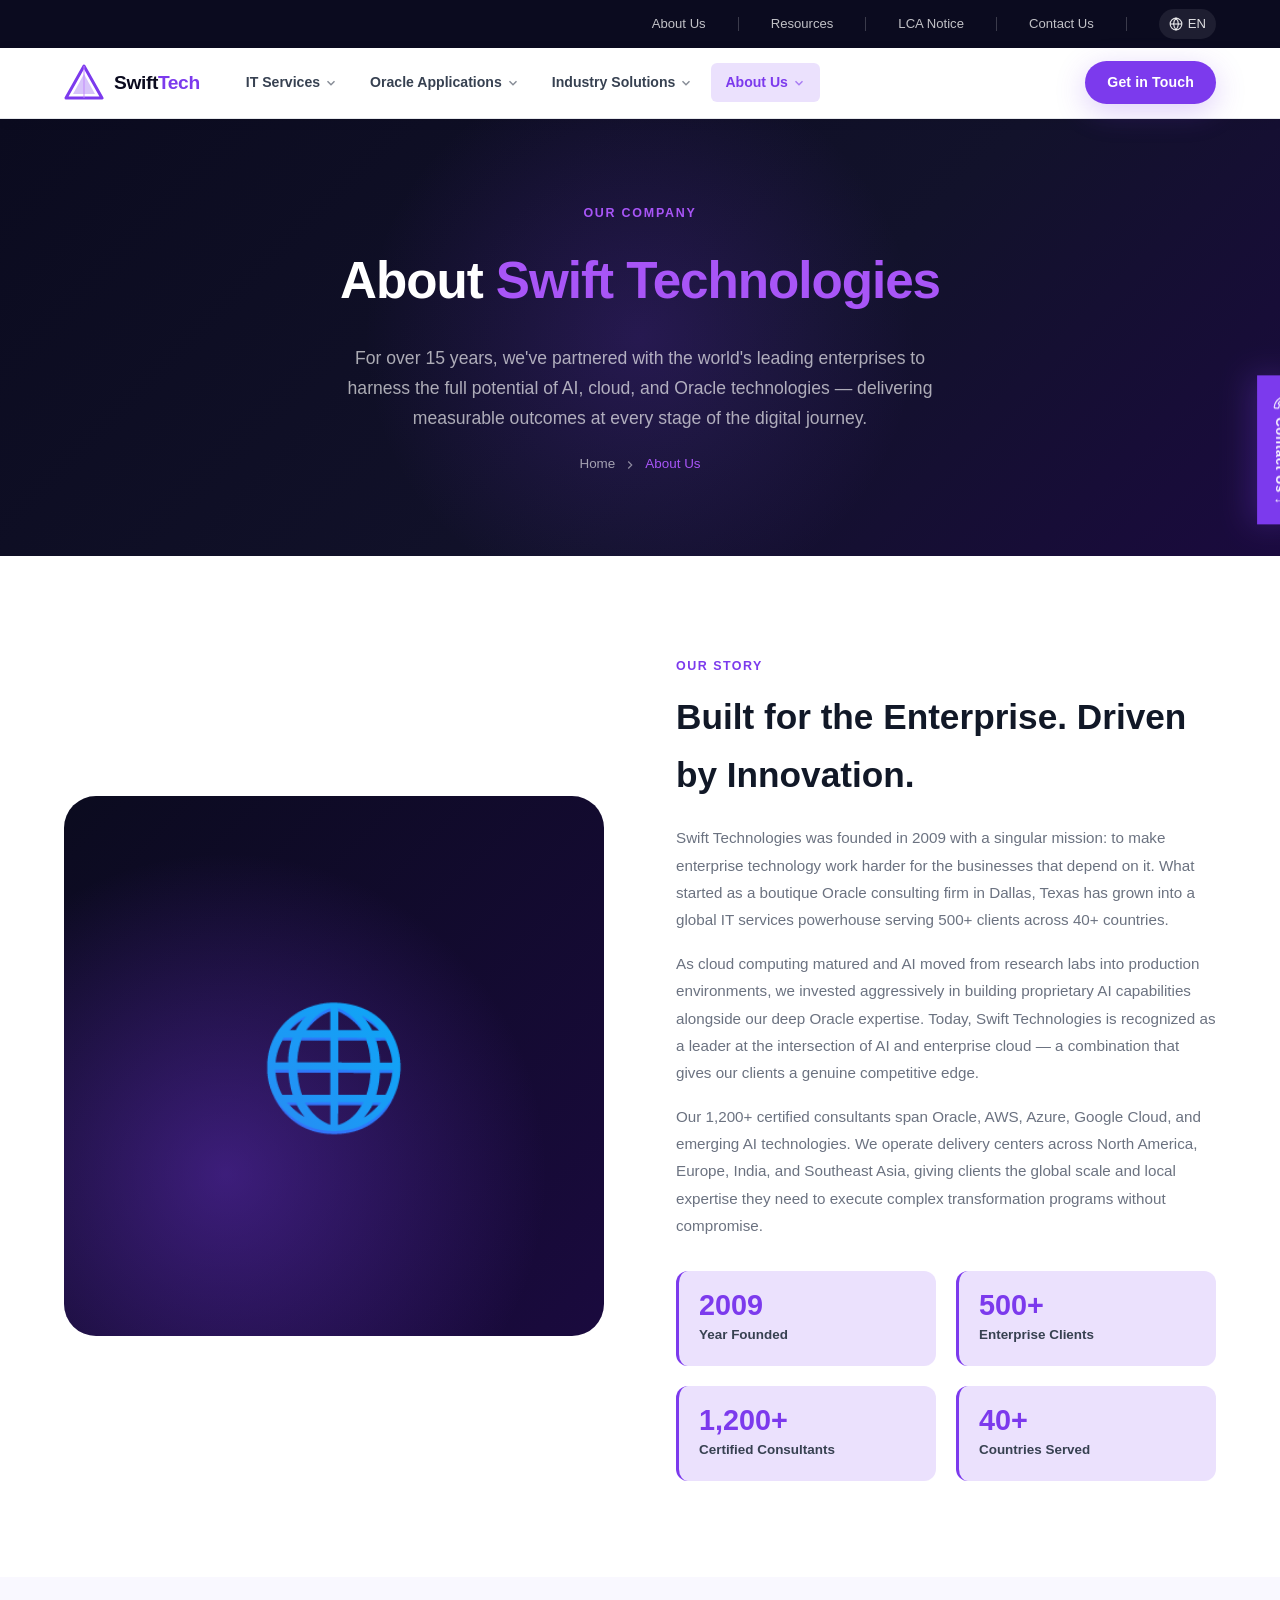
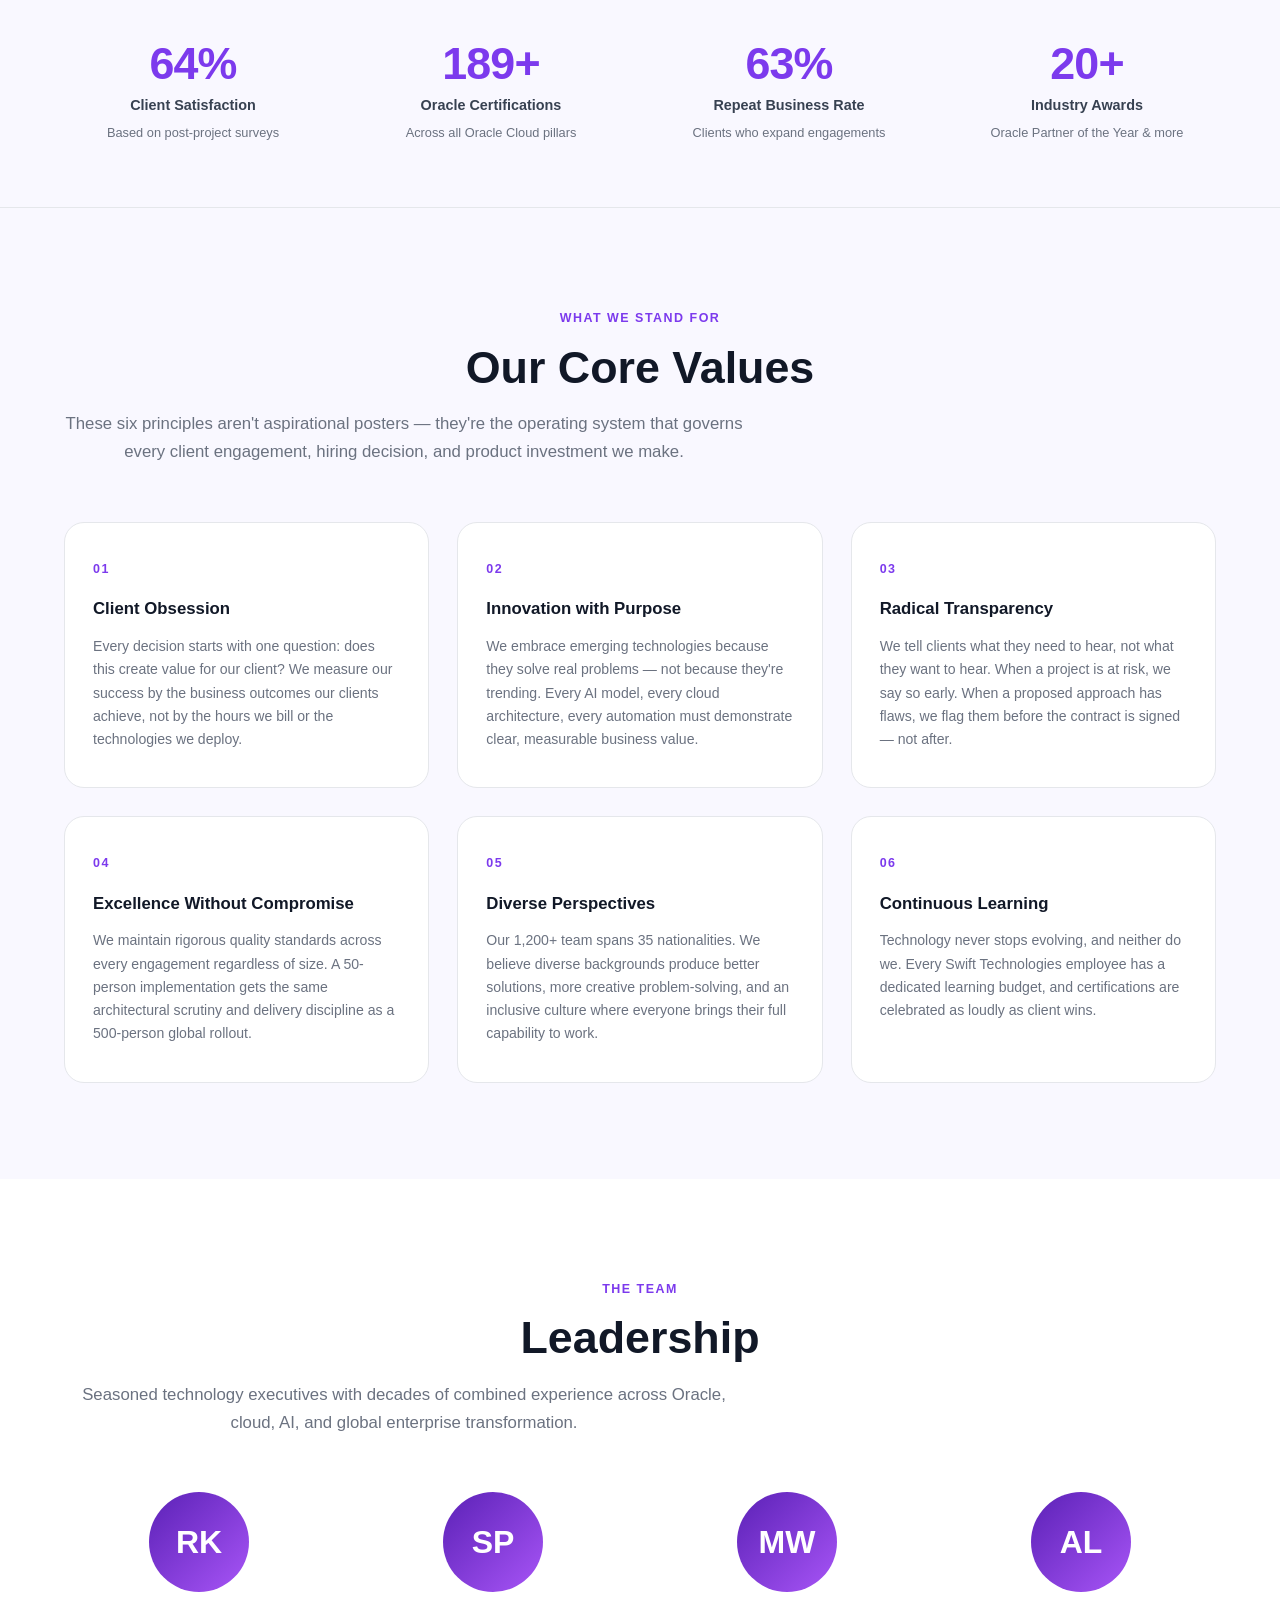
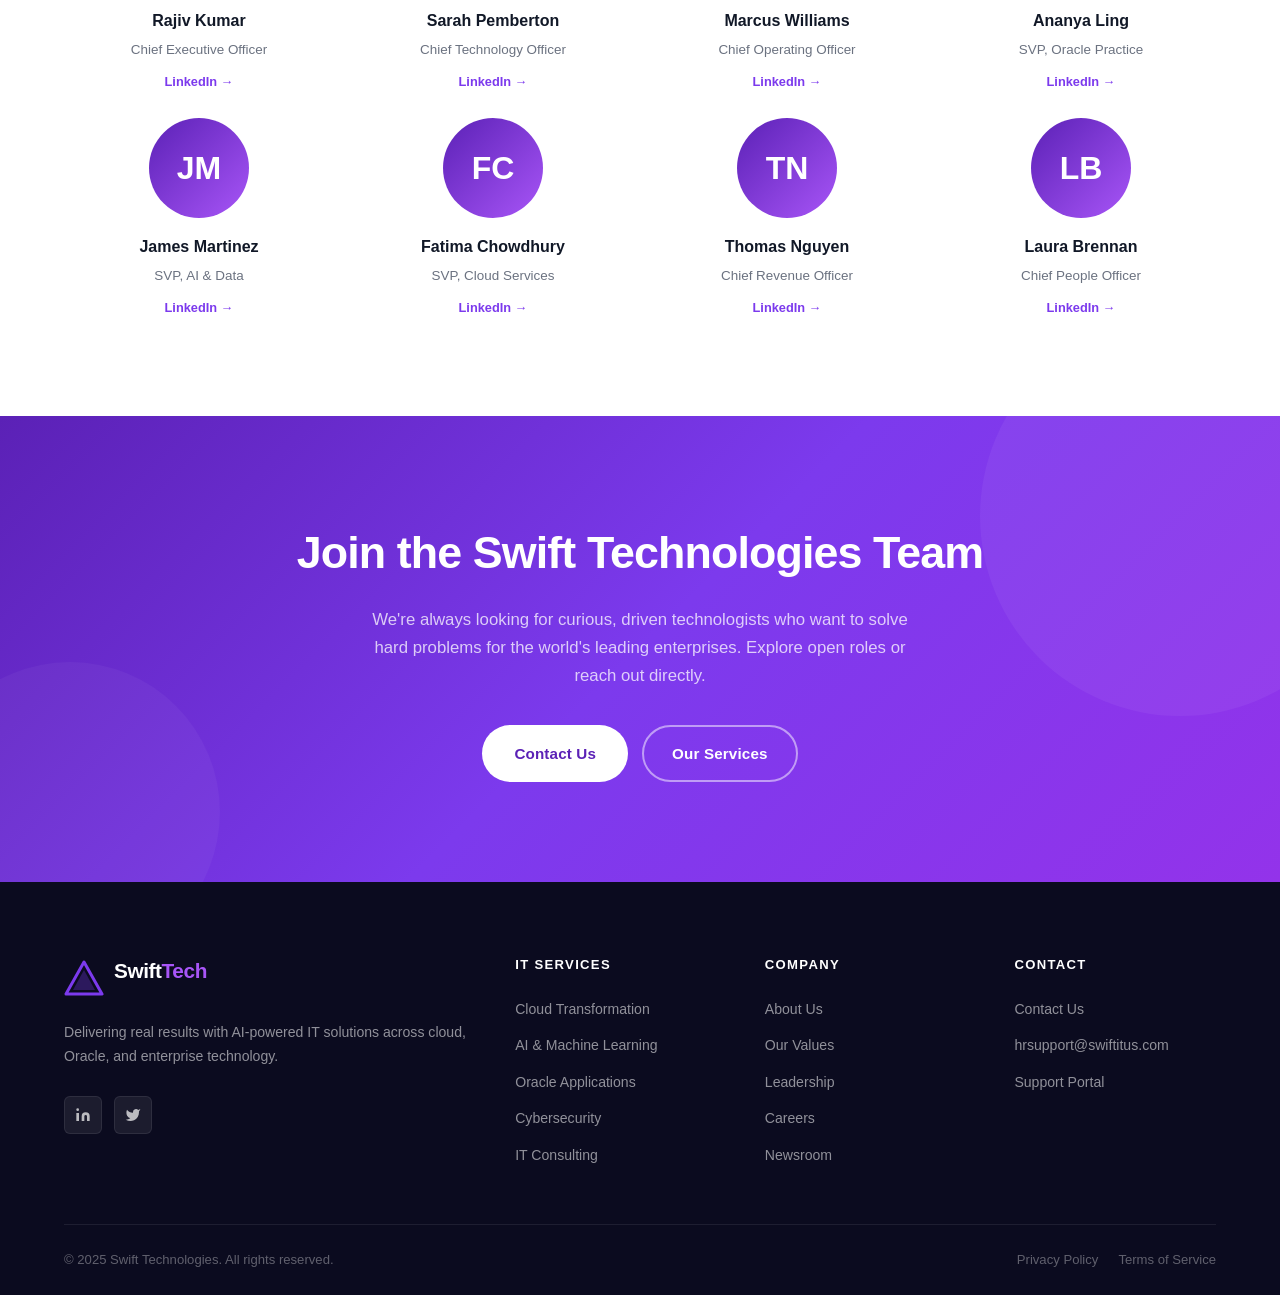
==== commit 98269a6a: "Add Oracle Applications nav dropdown + 9 individual service pages Co-Authored-By: Claude Sonnet 4.6 " ====
--- a/about.html
+++ b/about.html
@@ -49,11 +49,17 @@
             </div>
           </li>
           <li class="nav-item">
-            <a href="services.html#oracle" class="nav-link">Oracle Solutions <svg class="nav-arrow" viewBox="0 0 24 24" fill="none" stroke="currentColor" stroke-width="2.5"><polyline points="6 9 12 15 18 9"/></svg></a>
-            <div class="dropdown">
-              <a href="services.html#oracle">Oracle Cloud ERP</a>
-              <a href="services.html#oracle">Oracle SCM</a>
-              <a href="services.html#oracle">Oracle HCM</a>
+            <a href="oracle-erp.html" class="nav-link">Oracle Applications <svg class="nav-arrow" viewBox="0 0 24 24" fill="none" stroke="currentColor" stroke-width="2.5"><polyline points="6 9 12 15 18 9"/></svg></a>
+            <div class="dropdown" style="min-width:240px">
+              <a href="oracle-erp.html">Oracle ERP Cloud</a>
+              <a href="oracle-scm.html">Oracle SCM Cloud</a>
+              <a href="oracle-scp.html">Oracle SCP Cloud</a>
+              <a href="oracle-epm.html">Oracle EPM Cloud</a>
+              <a href="oracle-cx.html">Oracle CX Cloud</a>
+              <a href="oracle-plm.html">Oracle PLM Cloud</a>
+              <a href="oracle-logistics.html">Oracle Logistics Cloud</a>
+              <a href="oracle-hcm.html">Oracle HCM Cloud</a>
+              <a href="oracle-fdi.html">Oracle FDI Cloud</a>
             </div>
           </li>
           <li class="nav-item">
--- a/css/style.css
+++ b/css/style.css
@@ -1,6 +1,303 @@
 /* ============================================================
    Swift Technologies — Main Stylesheet
    ============================================================ */
+
+/* ============================================================
+   ORACLE SERVICES — 3-COLUMN LAYOUT
+   ============================================================ */
+
+.oracle-section {
+  background: var(--white);
+}
+
+.oracle-intro {
+  padding: 64px 0 0;
+  text-align: center;
+}
+
+.oracle-layout {
+  display: grid;
+  grid-template-columns: 280px 1fr 300px;
+  border-top: 1px solid var(--border);
+  margin-top: 48px;
+}
+
+/* Left sidebar */
+.oracle-sidebar {
+  background: #f5f3ff;
+  border-right: 1px solid rgba(124,58,237,0.12);
+}
+
+.oracle-sidebar-item {
+  display: block;
+  padding: 18px 28px;
+  font-size: 0.94rem;
+  font-weight: 500;
+  color: var(--text-mid);
+  border-left: 3px solid transparent;
+  border-bottom: 1px solid rgba(124,58,237,0.08);
+  transition: all var(--transition);
+}
+
+.oracle-sidebar-item:hover {
+  background: rgba(124,58,237,0.08);
+  color: var(--purple);
+  border-left-color: var(--purple-light);
+}
+
+.oracle-sidebar-item.active {
+  background: rgba(124,58,237,0.12);
+  color: var(--text-dark);
+  font-weight: 700;
+  border-left-color: var(--purple);
+}
+
+/* Middle panel */
+.oracle-main {
+  padding: 56px 52px;
+  border-right: 1px solid var(--border);
+}
+
+.oracle-main-eyebrow {
+  font-size: 0.78rem;
+  font-weight: 700;
+  letter-spacing: 0.12em;
+  text-transform: uppercase;
+  color: var(--purple);
+  margin-bottom: 14px;
+}
+
+.oracle-main-title {
+  font-size: 2rem;
+  font-weight: 800;
+  color: var(--text-dark);
+  margin-bottom: 16px;
+  letter-spacing: -0.02em;
+  line-height: 1.2;
+}
+
+.oracle-main-desc {
+  font-size: 1rem;
+  color: var(--text-gray);
+  line-height: 1.75;
+  margin-bottom: 36px;
+  max-width: 400px;
+}
+
+/* Right features panel */
+.oracle-features-panel {
+  padding: 40px 40px;
+}
+
+.oracle-features-label {
+  font-size: 0.78rem;
+  font-weight: 700;
+  letter-spacing: 0.1em;
+  text-transform: uppercase;
+  color: var(--text-gray);
+  margin-bottom: 24px;
+}
+
+.oracle-feature-item {
+  display: flex;
+  align-items: center;
+  gap: 18px;
+  padding: 18px 0;
+  border-bottom: 1px solid var(--border);
+  cursor: pointer;
+  transition: all var(--transition);
+}
+
+.oracle-feature-item:last-child { border-bottom: none; }
+
+.oracle-feature-item:hover .oracle-feature-name { color: var(--purple); }
+
+.oracle-feature-icon {
+  width: 52px;
+  height: 52px;
+  border-radius: var(--radius-md);
+  background: linear-gradient(135deg, var(--purple-dark), var(--purple-light));
+  display: flex;
+  align-items: center;
+  justify-content: center;
+  font-size: 1.3rem;
+  flex-shrink: 0;
+  box-shadow: 0 4px 12px rgba(124,58,237,0.25);
+}
+
+.oracle-feature-name {
+  font-size: 1rem;
+  font-weight: 600;
+  color: var(--text-dark);
+  transition: color var(--transition);
+}
+
+.oracle-feature-sub {
+  font-size: 0.8rem;
+  color: var(--text-gray);
+  margin-top: 2px;
+}
+
+/* Oracle capabilities section */
+.oracle-capabilities {
+  padding: 80px 0;
+  background: var(--off-white);
+}
+
+.capabilities-grid {
+  display: grid;
+  grid-template-columns: repeat(3, 1fr);
+  gap: 24px;
+  margin-top: 48px;
+}
+
+.capability-card {
+  background: var(--white);
+  border-radius: var(--radius-lg);
+  padding: 32px 24px;
+  border: 1.5px solid var(--border);
+  transition: all var(--transition);
+}
+
+.capability-card:hover {
+  border-color: rgba(124,58,237,0.3);
+  box-shadow: var(--shadow-md);
+  transform: translateY(-3px);
+}
+
+.capability-icon {
+  font-size: 1.8rem;
+  margin-bottom: 18px;
+}
+
+.capability-title {
+  font-size: 1rem;
+  font-weight: 700;
+  color: var(--text-dark);
+  margin-bottom: 10px;
+}
+
+.capability-desc {
+  font-size: 0.875rem;
+  color: var(--text-gray);
+  line-height: 1.65;
+}
+
+/* Benefits strip */
+.benefits-strip {
+  padding: 64px 0;
+  background: var(--white);
+  border-top: 1px solid var(--border);
+  border-bottom: 1px solid var(--border);
+}
+
+.benefits-grid {
+  display: grid;
+  grid-template-columns: repeat(4, 1fr);
+  gap: 32px;
+  text-align: center;
+}
+
+.benefit-num {
+  font-size: 2.4rem;
+  font-weight: 900;
+  color: var(--purple);
+  line-height: 1;
+  margin-bottom: 8px;
+}
+
+.benefit-label {
+  font-size: 0.9rem;
+  font-weight: 600;
+  color: var(--text-dark);
+}
+
+.benefit-desc {
+  font-size: 0.8rem;
+  color: var(--text-gray);
+  margin-top: 4px;
+}
+
+/* Oracle implementation approach */
+.approach-section {
+  padding: 80px 0;
+  background: var(--white);
+}
+
+.approach-steps {
+  display: grid;
+  grid-template-columns: repeat(5, 1fr);
+  gap: 0;
+  margin-top: 56px;
+  position: relative;
+}
+
+.approach-steps::before {
+  content: '';
+  position: absolute;
+  top: 32px;
+  left: 10%;
+  right: 10%;
+  height: 2px;
+  background: linear-gradient(90deg, var(--purple), var(--purple-light));
+  z-index: 0;
+}
+
+.approach-step {
+  text-align: center;
+  position: relative;
+  z-index: 1;
+  padding: 0 12px;
+}
+
+.step-number {
+  width: 64px;
+  height: 64px;
+  border-radius: 50%;
+  background: var(--purple);
+  color: var(--white);
+  font-size: 1.2rem;
+  font-weight: 800;
+  display: flex;
+  align-items: center;
+  justify-content: center;
+  margin: 0 auto 16px;
+  box-shadow: var(--shadow-purple);
+}
+
+.step-title {
+  font-size: 0.9rem;
+  font-weight: 700;
+  color: var(--text-dark);
+  margin-bottom: 8px;
+}
+
+.step-desc {
+  font-size: 0.8rem;
+  color: var(--text-gray);
+  line-height: 1.5;
+}
+
+/* Oracle-specific responsive */
+@media (max-width: 1100px) {
+  .oracle-layout { grid-template-columns: 240px 1fr; }
+  .oracle-features-panel { display: none; }
+}
+
+@media (max-width: 768px) {
+  .oracle-layout { grid-template-columns: 1fr; }
+  .oracle-sidebar { display: none; }
+  .oracle-main { padding: 40px 24px; border-right: none; }
+  .capabilities-grid { grid-template-columns: 1fr; }
+  .benefits-grid { grid-template-columns: repeat(2, 1fr); }
+  .approach-steps { grid-template-columns: 1fr 1fr; gap: 32px; }
+  .approach-steps::before { display: none; }
+}
+
+@media (max-width: 480px) {
+  .benefits-grid { grid-template-columns: 1fr; }
+  .approach-steps { grid-template-columns: 1fr; }
+}
 
 @import url('https://fonts.googleapis.com/css2?family=Inter:wght@300;400;500;600;700;800;900&display=swap');
 
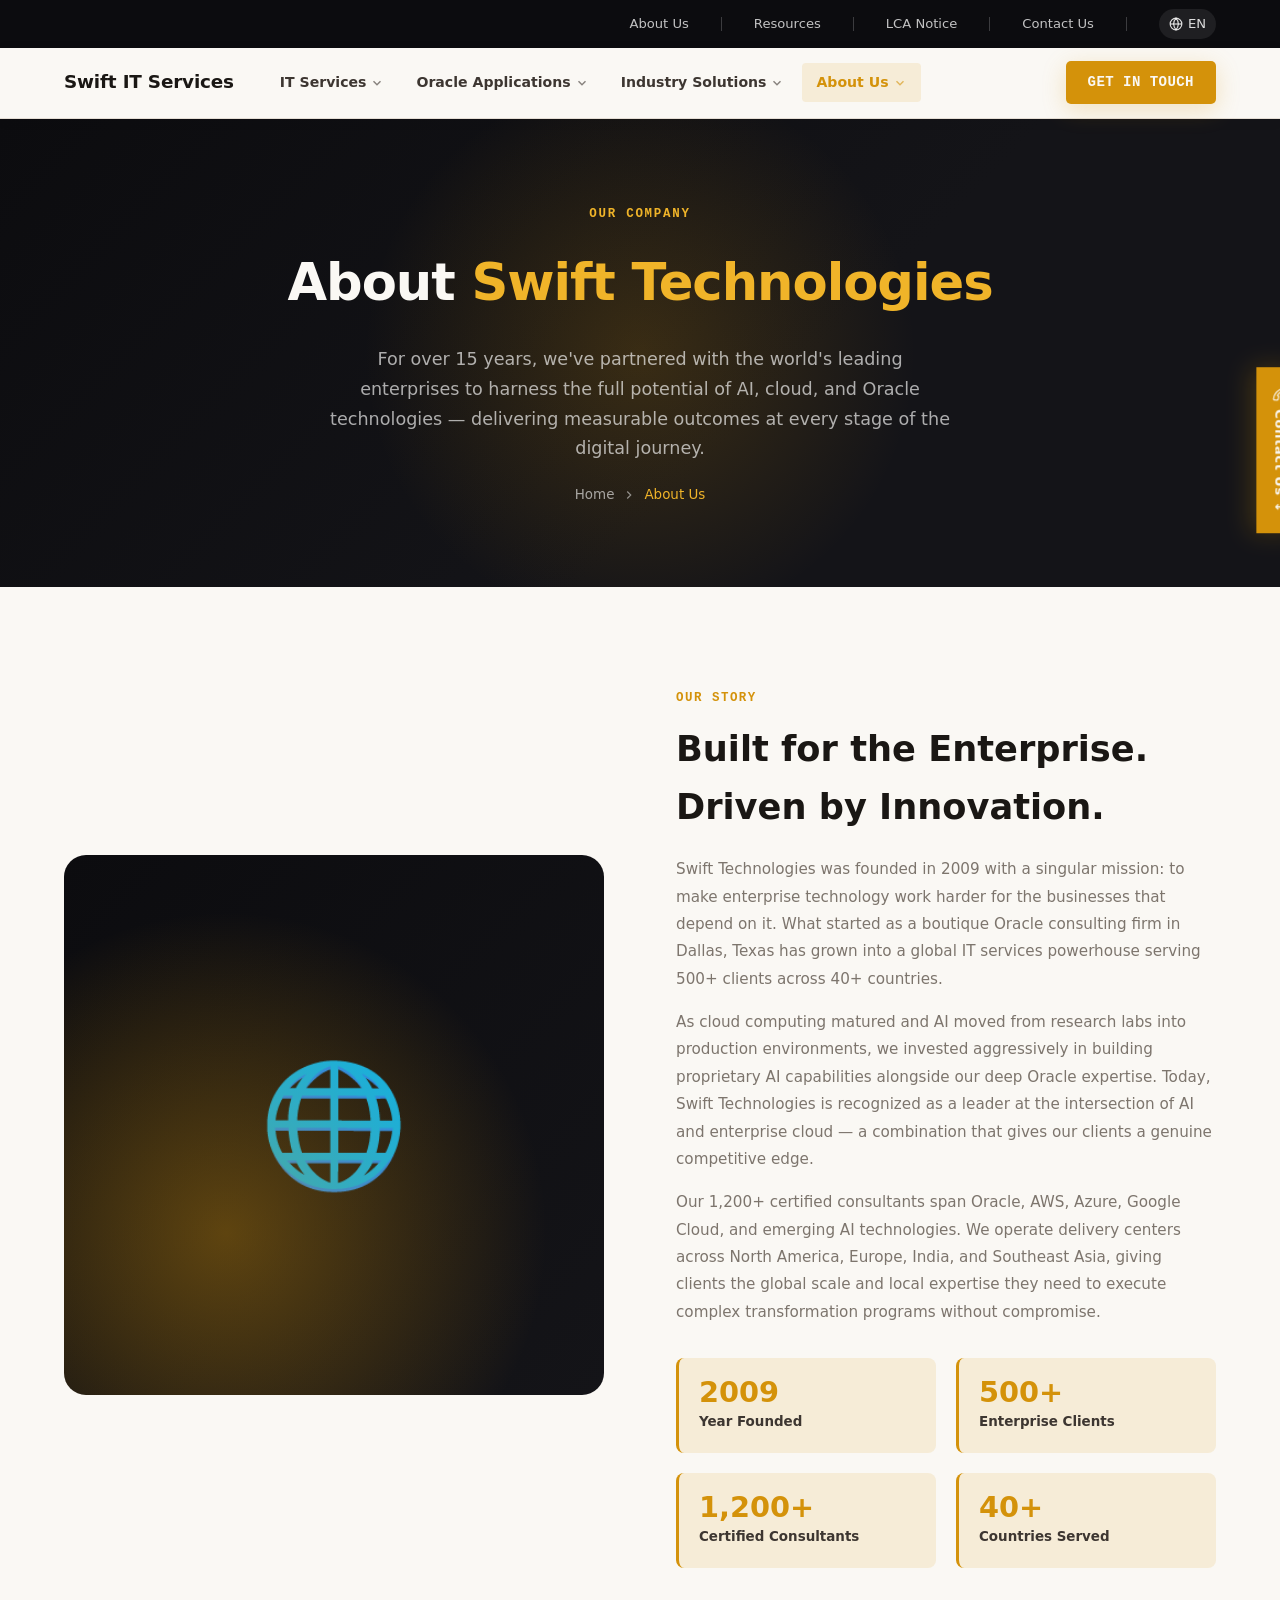
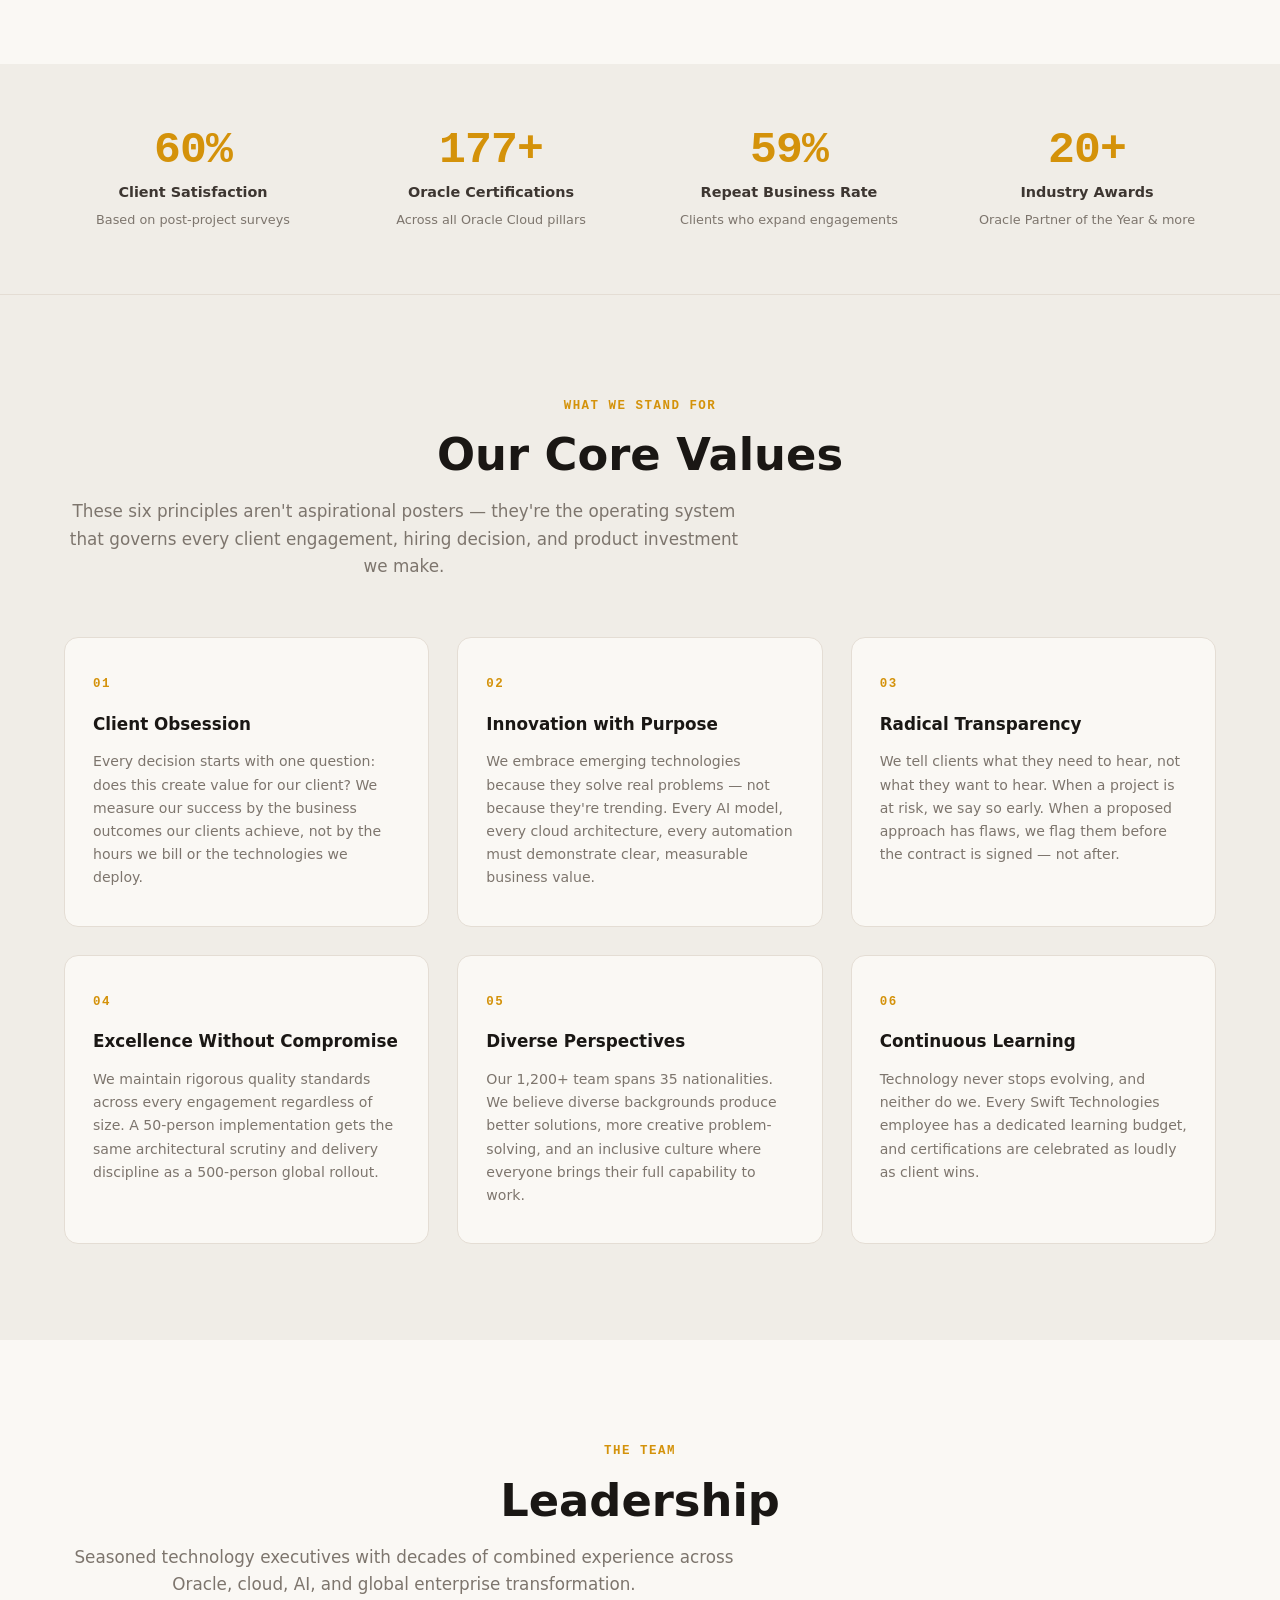
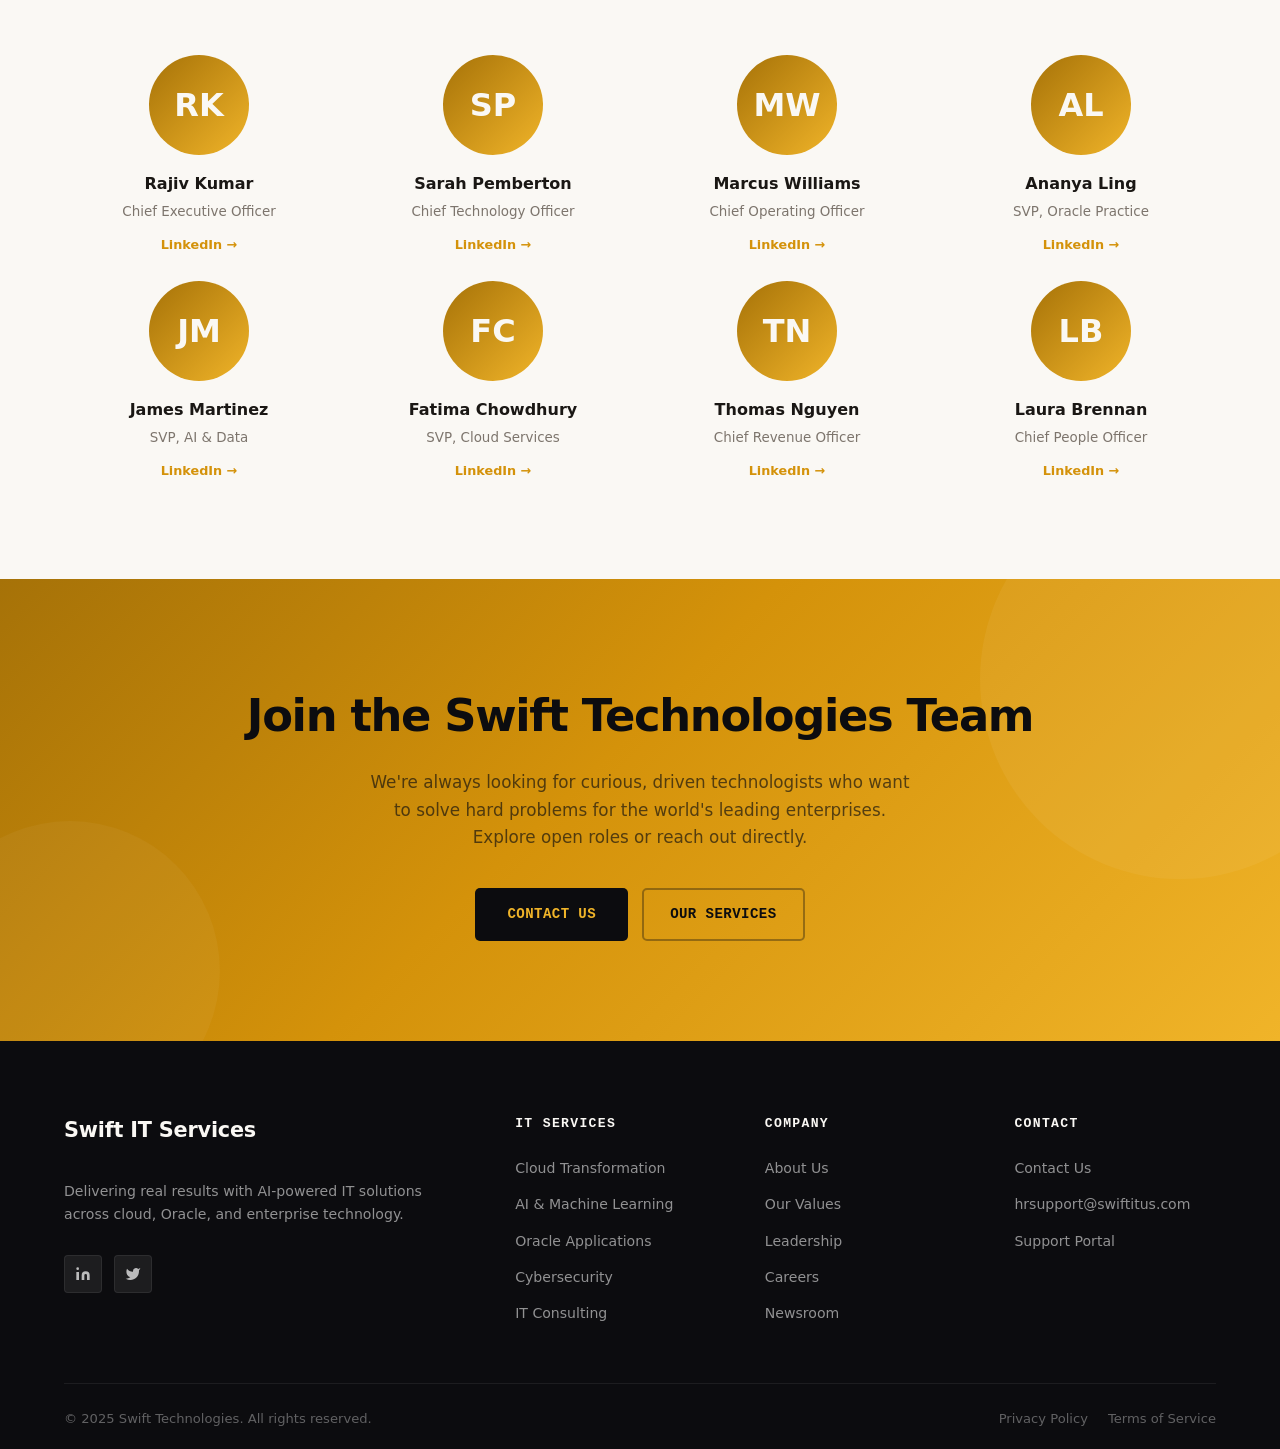
==== commit ddc3f16e: "Design overhaul: Syne/DM Sans fonts, amber palette, dark hero, real hero image Co-Authored-By: Claud" ====
--- a/about.html
+++ b/about.html
@@ -34,8 +34,7 @@
     <div class="container">
       <div class="navbar-inner">
         <a href="index.html" class="navbar-logo">
-          <svg class="logo-mark" viewBox="0 0 40 40" fill="none"><polygon points="20,3 38,35 2,35" fill="none" stroke="#7c3aed" stroke-width="3" stroke-linejoin="round"/><polygon points="20,11 31,31 9,31" fill="#7c3aed" opacity="0.3"/><line x1="20" y1="3" x2="20" y2="35" stroke="#c084fc" stroke-width="1.5" opacity="0.6"/></svg>
-          <span class="logo-text">Swift<span>Tech</span></span>
+          <span class="logo-text">Swift IT Services</span>
         </a>
         <ul class="navbar-nav">
           <li class="nav-item">
@@ -353,8 +352,7 @@
       <div class="footer-grid">
         <div class="footer-brand">
           <a href="index.html" class="navbar-logo" style="margin-bottom:16px;display:inline-flex">
-            <svg class="logo-mark" viewBox="0 0 40 40" fill="none"><polygon points="20,3 38,35 2,35" fill="none" stroke="#7c3aed" stroke-width="3" stroke-linejoin="round"/><polygon points="20,11 31,31 9,31" fill="#7c3aed" opacity="0.3"/></svg>
-            <span class="logo-text" style="color:white">Swift<span>Tech</span></span>
+            <span class="logo-text">Swift IT Services</span>
           </a>
           <p class="footer-desc">Delivering real results with AI-powered IT solutions across cloud, Oracle, and enterprise technology.</p>
           <div class="footer-socials">
--- a/css/style.css
+++ b/css/style.css
@@ -24,8 +24,8 @@
 
 /* Left sidebar */
 .oracle-sidebar {
-  background: #f5f3ff;
-  border-right: 1px solid rgba(124,58,237,0.12);
+  background: var(--off-white);
+  border-right: 1px solid rgba(212,146,10,0.15);
 }
 
 .oracle-sidebar-item {
@@ -35,21 +35,21 @@
   font-weight: 500;
   color: var(--text-mid);
   border-left: 3px solid transparent;
-  border-bottom: 1px solid rgba(124,58,237,0.08);
+  border-bottom: 1px solid rgba(212,146,10,0.08);
   transition: all var(--transition);
 }
 
 .oracle-sidebar-item:hover {
-  background: rgba(124,58,237,0.08);
-  color: var(--purple);
-  border-left-color: var(--purple-light);
+  background: rgba(212,146,10,0.08);
+  color: var(--amber);
+  border-left-color: var(--amber-light);
 }
 
 .oracle-sidebar-item.active {
-  background: rgba(124,58,237,0.12);
+  background: rgba(212,146,10,0.12);
   color: var(--text-dark);
   font-weight: 700;
-  border-left-color: var(--purple);
+  border-left-color: var(--amber);
 }
 
 /* Middle panel */
@@ -63,7 +63,7 @@
   font-weight: 700;
   letter-spacing: 0.12em;
   text-transform: uppercase;
-  color: var(--purple);
+  color: var(--amber);
   margin-bottom: 14px;
 }
 
@@ -110,19 +110,19 @@
 
 .oracle-feature-item:last-child { border-bottom: none; }
 
-.oracle-feature-item:hover .oracle-feature-name { color: var(--purple); }
+.oracle-feature-item:hover .oracle-feature-name { color: var(--amber); }
 
 .oracle-feature-icon {
   width: 52px;
   height: 52px;
   border-radius: var(--radius-md);
-  background: linear-gradient(135deg, var(--purple-dark), var(--purple-light));
+  background: linear-gradient(135deg, var(--amber-dark), var(--amber-light));
   display: flex;
   align-items: center;
   justify-content: center;
   font-size: 1.3rem;
   flex-shrink: 0;
-  box-shadow: 0 4px 12px rgba(124,58,237,0.25);
+  box-shadow: 0 4px 12px rgba(212,146,10,0.25);
 }
 
 .oracle-feature-name {
@@ -160,7 +160,7 @@
 }
 
 .capability-card:hover {
-  border-color: rgba(124,58,237,0.3);
+  border-color: rgba(212,146,10,0.3);
   box-shadow: var(--shadow-md);
   transform: translateY(-3px);
 }
@@ -201,7 +201,7 @@
 .benefit-num {
   font-size: 2.4rem;
   font-weight: 900;
-  color: var(--purple);
+  color: var(--amber);
   line-height: 1;
   margin-bottom: 8px;
 }
@@ -239,7 +239,7 @@
   left: 10%;
   right: 10%;
   height: 2px;
-  background: linear-gradient(90deg, var(--purple), var(--purple-light));
+  background: linear-gradient(90deg, var(--amber), var(--amber-light));
   z-index: 0;
 }
 
@@ -254,15 +254,15 @@
   width: 64px;
   height: 64px;
   border-radius: 50%;
-  background: var(--purple);
-  color: var(--white);
-  font-size: 1.2rem;
-  font-weight: 800;
+  background: var(--amber);
+  color: #0C0C0F;
+  font-size: 1.1rem;
+  font-weight: 700;
   display: flex;
   align-items: center;
   justify-content: center;
   margin: 0 auto 16px;
-  box-shadow: var(--shadow-purple);
+  box-shadow: var(--shadow-amber);
 }
 
 .step-title {
@@ -299,48 +299,59 @@
   .approach-steps { grid-template-columns: 1fr; }
 }
 
-@import url('https://fonts.googleapis.com/css2?family=Inter:wght@300;400;500;600;700;800;900&display=swap');
+@import url('https://fonts.googleapis.com/css2?family=Syne:wght@400;500;600;700;800&family=DM+Sans:ital,opsz,wght@0,9..40,300;0,9..40,400;0,9..40,500;0,9..40,600;0,9..40,700;1,9..40,400&family=DM+Mono:wght@400;500&display=swap');
 
 /* ── Reset & Base ── */
 *, *::before, *::after { box-sizing: border-box; margin: 0; padding: 0; }
 
 :root {
-  --purple:        #7c3aed;
-  --purple-light:  #a855f7;
-  --purple-dark:   #5b21b6;
-  --purple-glow:   rgba(124, 58, 237, 0.15);
-  --navy:          #0b0b1f;
-  --navy-mid:      #12122b;
-  --navy-light:    #1c1c40;
-  --hero-bg:       #e9e6f8;
-  --hero-bg2:      #ddd8f5;
-  --white:         #ffffff;
-  --off-white:     #f9f8ff;
-  --text-dark:     #111827;
-  --text-mid:      #374151;
-  --text-gray:     #6b7280;
-  --text-light:    #9ca3af;
-  --border:        #e5e7eb;
-  --border-dark:   rgba(255,255,255,0.08);
-  --radius-sm:     6px;
-  --radius-md:     12px;
-  --radius-lg:     20px;
-  --radius-xl:     32px;
+  --amber:         #D4920A;
+  --amber-light:   #F0B429;
+  --amber-dark:    #A67208;
+  --amber-glow:    rgba(212, 146, 10, 0.12);
+  --bg-dark:       #0C0C0F;
+  --bg-mid:        #141418;
+  --bg-surface:    #1E1E24;
+  --hero-bg:       #0C0C0F;
+  --hero-bg2:      #141418;
+  --white:         #FAF8F4;
+  --off-white:     #F0EDE7;
+  --text-dark:     #1A1714;
+  --text-mid:      #3D3631;
+  --text-gray:     #7D756D;
+  --text-light:    #A09890;
+  --border:        #E4DDD4;
+  --border-dark:   rgba(255,255,255,0.07);
+  --radius-sm:     4px;
+  --radius-md:     8px;
+  --radius-lg:     14px;
+  --radius-xl:     22px;
   --shadow-sm:     0 1px 3px rgba(0,0,0,0.08);
   --shadow-md:     0 4px 16px rgba(0,0,0,0.10);
   --shadow-lg:     0 8px 40px rgba(0,0,0,0.14);
-  --shadow-purple: 0 8px 30px rgba(124,58,237,0.25);
+  --shadow-amber:  0 6px 24px rgba(212,146,10,0.22);
   --transition:    0.25s ease;
 }
 
 html { scroll-behavior: smooth; }
 
 body {
-  font-family: 'Inter', -apple-system, BlinkMacSystemFont, 'Segoe UI', sans-serif;
+  font-family: 'DM Sans', system-ui, sans-serif;
   color: var(--text-dark);
   line-height: 1.65;
   background: var(--white);
   overflow-x: hidden;
+}
+
+h1, h2, h3, h4 {
+  font-family: 'Syne', system-ui, sans-serif;
+}
+
+.section-label, .stat-number, .benefit-num, .step-number, .value-number,
+.oracle-main-eyebrow, .oracle-features-label, .detail-label, .page-hero-eyebrow,
+.hero-eyebrow, .footer-col-title {
+  font-family: 'DM Mono', monospace;
+  letter-spacing: 0.08em;
 }
 
 a { text-decoration: none; color: inherit; }
@@ -355,34 +366,36 @@
   padding: 0 24px;
 }
 
-.purple { color: var(--purple); }
-.purple-light { color: var(--purple-light); }
+.purple { color: var(--amber); }
+.purple-light { color: var(--amber-light); }
 
 .btn {
   display: inline-flex;
   align-items: center;
   gap: 8px;
-  padding: 14px 28px;
-  border-radius: 50px;
-  font-size: 0.95rem;
+  padding: 13px 26px;
+  border-radius: 5px;
+  font-size: 0.88rem;
   font-weight: 600;
   transition: all var(--transition);
-  letter-spacing: 0.01em;
+  letter-spacing: 0.03em;
+  text-transform: uppercase;
+  font-family: 'DM Mono', monospace;
 }
 
 .btn-primary {
-  background: var(--purple);
+  background: var(--amber);
   color: var(--white);
-  box-shadow: var(--shadow-purple);
-}
-.btn-primary:hover { background: var(--purple-dark); transform: translateY(-1px); box-shadow: 0 12px 36px rgba(124,58,237,0.35); }
+  box-shadow: var(--shadow-amber);
+}
+.btn-primary:hover { background: var(--amber-dark); transform: translateY(-1px); box-shadow: 0 12px 36px rgba(212,146,10,0.35); }
 
 .btn-outline {
-  border: 2px solid var(--purple);
-  color: var(--purple);
+  border: 2px solid var(--amber);
+  color: var(--amber);
   background: transparent;
 }
-.btn-outline:hover { background: var(--purple); color: var(--white); }
+.btn-outline:hover { background: var(--amber); color: var(--white); }
 
 .btn-outline-white {
   border: 2px solid rgba(255,255,255,0.5);
@@ -397,7 +410,7 @@
   font-weight: 700;
   letter-spacing: 0.12em;
   text-transform: uppercase;
-  color: var(--purple);
+  color: var(--amber);
   margin-bottom: 12px;
 }
 
@@ -423,7 +436,7 @@
    TOP BAR
    ============================================================ */
 .topbar {
-  background: var(--navy);
+  background: var(--bg-dark);
   padding: 9px 0;
   font-size: 0.82rem;
   color: rgba(255,255,255,0.75);
@@ -490,13 +503,12 @@
 }
 
 .logo-text {
-  font-size: 1.2rem;
-  font-weight: 800;
-  color: var(--navy);
-  letter-spacing: -0.02em;
-}
-
-.logo-text span { color: var(--purple); }
+  font-size: 1.15rem;
+  font-weight: 700;
+  color: var(--text-dark);
+  letter-spacing: -0.01em;
+  font-family: 'Syne', system-ui, sans-serif;
+}
 
 /* Nav links */
 .navbar-nav {
@@ -524,8 +536,8 @@
 }
 
 .nav-link:hover, .nav-link.active {
-  color: var(--purple);
-  background: var(--purple-glow);
+  color: var(--amber);
+  background: var(--amber-glow);
 }
 
 .nav-arrow {
@@ -572,12 +584,12 @@
   transition: all var(--transition);
 }
 
-.dropdown a:hover { background: var(--purple-glow); color: var(--purple); }
+.dropdown a:hover { background: var(--amber-glow); color: var(--amber); }
 
 .dropdown a .drop-icon {
   width: 16px;
   height: 16px;
-  color: var(--purple);
+  color: var(--amber);
   opacity: 0.7;
 }
 
@@ -631,13 +643,17 @@
 }
 
 .mobile-nav-link:last-child { border-bottom: none; }
-.mobile-nav-link:hover { color: var(--purple); }
+.mobile-nav-link:hover { color: var(--amber); }
 
 /* ============================================================
    HERO — HOMEPAGE
    ============================================================ */
 .hero {
-  background: linear-gradient(135deg, var(--hero-bg) 0%, var(--hero-bg2) 50%, #d4cfee 100%);
+  background-color: var(--hero-bg);
+  background-image:
+    radial-gradient(ellipse 60% 50% at 70% 50%, rgba(212,146,10,0.10) 0%, transparent 70%),
+    radial-gradient(circle, rgba(255,255,255,0.035) 1px, transparent 1px);
+  background-size: auto, 28px 28px;
   padding: 80px 0 0;
   overflow: hidden;
   position: relative;
@@ -647,9 +663,9 @@
 .hero::before {
   content: '';
   position: absolute;
-  top: -60px; right: -60px;
-  width: 400px; height: 400px;
-  background: radial-gradient(circle, rgba(124,58,237,0.12) 0%, transparent 70%);
+  bottom: 0; left: 0; right: 0;
+  height: 1px;
+  background: linear-gradient(90deg, transparent, rgba(212,146,10,0.3), transparent);
   pointer-events: none;
 }
 
@@ -662,40 +678,44 @@
 }
 
 .hero-eyebrow {
-  font-size: 0.9rem;
-  font-weight: 600;
-  color: var(--text-mid);
-  margin-bottom: 16px;
-  display: flex;
-  align-items: center;
-  gap: 8px;
+  font-size: 0.72rem;
+  font-weight: 500;
+  color: var(--amber-light);
+  margin-bottom: 20px;
+  display: flex;
+  align-items: center;
+  gap: 10px;
+  letter-spacing: 0.12em;
+  text-transform: uppercase;
 }
 
 .hero-eyebrow::before {
   content: '';
   display: block;
-  width: 28px;
-  height: 2px;
-  background: var(--purple);
+  width: 32px;
+  height: 1px;
+  background: var(--amber-light);
+  opacity: 0.6;
 }
 
 .hero-title {
-  font-size: clamp(2.2rem, 4.5vw, 3.4rem);
-  font-weight: 900;
-  line-height: 1.1;
-  color: var(--navy);
-  letter-spacing: -0.02em;
+  font-size: clamp(2.6rem, 5.5vw, 4.2rem);
+  font-weight: 800;
+  line-height: 1.04;
+  color: #F5F2EC;
+  letter-spacing: -0.03em;
   margin-bottom: 24px;
 }
 
-.hero-title span { color: var(--purple); }
+.hero-title span { color: var(--amber-light); }
 
 .hero-desc {
-  font-size: 1.05rem;
-  color: var(--text-mid);
+  font-size: 1rem;
+  color: rgba(245,242,236,0.58);
   margin-bottom: 36px;
-  max-width: 480px;
-  line-height: 1.7;
+  max-width: 460px;
+  line-height: 1.75;
+  font-weight: 300;
 }
 
 .hero-actions { display: flex; gap: 14px; flex-wrap: wrap; }
@@ -713,9 +733,9 @@
 
 /* Hero tabs bar */
 .hero-tabs {
-  background: rgba(255,255,255,0.6);
-  backdrop-filter: blur(10px);
-  border-top: 1px solid rgba(255,255,255,0.7);
+  background: rgba(20,20,24,0.96);
+  backdrop-filter: blur(12px);
+  border-top: 1px solid rgba(212,146,10,0.2);
   padding: 0;
 }
 
@@ -732,24 +752,25 @@
   align-items: center;
   gap: 8px;
   padding: 18px 28px;
-  font-size: 0.85rem;
-  font-weight: 600;
-  color: var(--text-gray);
-  border-bottom: 3px solid transparent;
+  font-size: 0.82rem;
+  font-weight: 500;
+  color: rgba(245,242,236,0.42);
+  border-bottom: 2px solid transparent;
   transition: all var(--transition);
   white-space: nowrap;
   cursor: pointer;
   flex-shrink: 0;
-}
-
-.hero-tab:hover { color: var(--purple); border-bottom-color: var(--purple-light); }
-.hero-tab.active { color: var(--purple); border-bottom-color: var(--purple); }
+  letter-spacing: 0.02em;
+}
+
+.hero-tab:hover { color: rgba(245,242,236,0.75); border-bottom-color: rgba(212,146,10,0.4); }
+.hero-tab.active { color: var(--amber-light); border-bottom-color: var(--amber); }
 
 /* ============================================================
    PAGE HERO (Inner pages)
    ============================================================ */
 .page-hero {
-  background: linear-gradient(135deg, var(--navy) 0%, var(--navy-mid) 60%, #1a0a3e 100%);
+  background: linear-gradient(135deg, var(--bg-dark) 0%, var(--bg-mid) 60%, var(--bg-mid) 100%);
   padding: 80px 0 80px;
   text-align: center;
   position: relative;
@@ -762,7 +783,7 @@
   top: 50%; left: 50%;
   transform: translate(-50%, -50%);
   width: 600px; height: 600px;
-  background: radial-gradient(circle, rgba(124,58,237,0.2) 0%, transparent 65%);
+  background: radial-gradient(circle, rgba(212,146,10,0.2) 0%, transparent 65%);
   pointer-events: none;
 }
 
@@ -774,7 +795,7 @@
   font-weight: 700;
   letter-spacing: 0.14em;
   text-transform: uppercase;
-  color: var(--purple-light);
+  color: var(--amber-light);
   margin-bottom: 16px;
 }
 
@@ -786,7 +807,7 @@
   letter-spacing: -0.02em;
 }
 
-.page-hero-title span { color: var(--purple-light); }
+.page-hero-title span { color: var(--amber-light); }
 
 .page-hero-desc {
   font-size: 1.1rem;
@@ -809,7 +830,7 @@
 
 .breadcrumb a { color: rgba(255,255,255,0.6); }
 .breadcrumb a:hover { color: var(--white); }
-.breadcrumb span { color: var(--purple-light); }
+.breadcrumb span { color: var(--amber-light); }
 
 /* ============================================================
    SERVICES SECTION (Homepage)
@@ -853,7 +874,7 @@
   transition: color var(--transition);
 }
 
-.tab-header:hover .tab-title, .tab-header.open .tab-title { color: var(--purple); }
+.tab-header:hover .tab-title, .tab-header.open .tab-title { color: var(--amber); }
 
 .tab-chevron {
   width: 20px;
@@ -863,7 +884,7 @@
   flex-shrink: 0;
 }
 
-.tab-header.open .tab-chevron { transform: rotate(180deg); color: var(--purple); }
+.tab-header.open .tab-chevron { transform: rotate(180deg); color: var(--amber); }
 
 .tab-body {
   display: none;
@@ -894,8 +915,8 @@
   background: var(--white);
 }
 
-.tab-pill:hover { border-color: var(--purple); color: var(--purple); }
-.tab-pill.active { background: var(--purple); color: var(--white); border-color: var(--purple); }
+.tab-pill:hover { border-color: var(--amber); color: var(--amber); }
+.tab-pill.active { background: var(--amber); color: var(--white); border-color: var(--amber); }
 
 .services-preview {
   position: relative;
@@ -905,7 +926,7 @@
   border-radius: var(--radius-lg);
   overflow: hidden;
   box-shadow: var(--shadow-lg);
-  background: var(--navy);
+  background: var(--bg-dark);
   display: none;
 }
 
@@ -967,8 +988,8 @@
   cursor: pointer;
 }
 
-.switcher-btn:hover { border-color: var(--purple); color: var(--purple); }
-.switcher-btn.active { background: var(--purple); color: var(--white); border-color: var(--purple); }
+.switcher-btn:hover { border-color: var(--amber); color: var(--amber); }
+.switcher-btn.active { background: var(--amber); color: var(--white); border-color: var(--amber); }
 
 .solution-panel {
   display: none;
@@ -983,7 +1004,7 @@
   border-radius: var(--radius-lg);
   overflow: hidden;
   box-shadow: var(--shadow-lg);
-  background: linear-gradient(135deg, #0d0d2b 0%, #1a0a3e 100%);
+  background: linear-gradient(135deg, var(--bg-dark) 0%, var(--bg-mid) 100%);
   aspect-ratio: 4/3;
   display: flex;
   align-items: center;
@@ -1015,7 +1036,9 @@
    ============================================================ */
 .why-us {
   padding: 96px 0;
-  background: linear-gradient(180deg, var(--navy) 0%, var(--navy-mid) 100%);
+  background-color: var(--bg-dark);
+  background-image: radial-gradient(circle, rgba(255,255,255,0.03) 1px, transparent 1px);
+  background-size: 24px 24px;
 }
 
 .why-grid {
@@ -1033,7 +1056,7 @@
   width: 52px;
   height: 52px;
   margin-bottom: 20px;
-  color: var(--purple-light);
+  color: var(--amber-light);
 }
 
 .why-title {
@@ -1069,7 +1092,7 @@
 .stat-number {
   font-size: 2.8rem;
   font-weight: 900;
-  color: var(--purple);
+  color: var(--amber);
   line-height: 1;
   margin-bottom: 8px;
   letter-spacing: -0.02em;
@@ -1127,7 +1150,7 @@
    ============================================================ */
 .cta-section {
   padding: 100px 0;
-  background: linear-gradient(135deg, var(--purple-dark) 0%, var(--purple) 50%, #9333ea 100%);
+  background: linear-gradient(135deg, #A67208 0%, #D4920A 45%, #F0B429 100%);
   text-align: center;
   position: relative;
   overflow: hidden;
@@ -1155,15 +1178,15 @@
 
 .cta-title {
   font-size: clamp(1.8rem, 3.5vw, 2.8rem);
-  font-weight: 900;
-  color: var(--white);
+  font-weight: 800;
+  color: #0C0C0F;
   margin-bottom: 16px;
-  letter-spacing: -0.02em;
+  letter-spacing: -0.03em;
 }
 
 .cta-desc {
   font-size: 1.05rem;
-  color: rgba(255,255,255,0.75);
+  color: rgba(12,12,15,0.65);
   margin-bottom: 36px;
   max-width: 560px;
   margin-left: auto;
@@ -1173,13 +1196,23 @@
 .cta-actions { display: flex; justify-content: center; gap: 14px; flex-wrap: wrap; }
 
 .btn-white {
-  background: var(--white);
-  color: var(--purple-dark);
+  background: #0C0C0F;
+  color: var(--amber-light);
   padding: 14px 32px;
   font-weight: 700;
 }
 
-.btn-white:hover { background: var(--off-white); transform: translateY(-1px); }
+.btn-white:hover { background: #1E1E24; transform: translateY(-1px); }
+
+.cta-section .btn-outline-white {
+  border-color: rgba(12,12,15,0.35);
+  color: #0C0C0F;
+}
+
+.cta-section .btn-outline-white:hover {
+  background: rgba(12,12,15,0.1);
+  border-color: rgba(12,12,15,0.6);
+}
 
 /* ============================================================
    SERVICES PAGE — GRID
@@ -1211,27 +1244,27 @@
   position: absolute;
   top: 0; left: 0;
   width: 100%; height: 4px;
-  background: linear-gradient(90deg, var(--purple), var(--purple-light));
+  background: linear-gradient(90deg, var(--amber), var(--amber-light));
   transform: scaleX(0);
   transform-origin: left;
   transition: transform var(--transition);
 }
 
-.service-card:hover { border-color: rgba(124,58,237,0.3); box-shadow: var(--shadow-md); transform: translateY(-4px); }
+.service-card:hover { border-color: rgba(212,146,10,0.3); box-shadow: var(--shadow-md); transform: translateY(-4px); }
 .service-card:hover::before { transform: scaleX(1); }
 
 .service-icon {
   width: 56px;
   height: 56px;
   border-radius: var(--radius-md);
-  background: var(--purple-glow);
+  background: var(--amber-glow);
   display: flex;
   align-items: center;
   justify-content: center;
   margin-bottom: 24px;
 }
 
-.service-icon svg { width: 28px; height: 28px; color: var(--purple); }
+.service-icon svg { width: 28px; height: 28px; color: var(--amber); }
 
 .service-title { font-size: 1.1rem; font-weight: 700; margin-bottom: 12px; color: var(--text-dark); }
 .service-desc { font-size: 0.88rem; color: var(--text-gray); line-height: 1.65; margin-bottom: 20px; }
@@ -1255,7 +1288,7 @@
   width: 6px;
   height: 6px;
   border-radius: 50%;
-  background: var(--purple);
+  background: var(--amber);
   flex-shrink: 0;
 }
 
@@ -1265,7 +1298,7 @@
   gap: 6px;
   font-size: 0.88rem;
   font-weight: 700;
-  color: var(--purple);
+  color: var(--amber);
   margin-top: 20px;
   transition: gap var(--transition);
 }
@@ -1296,7 +1329,7 @@
   font-weight: 700;
   letter-spacing: 0.12em;
   text-transform: uppercase;
-  color: var(--purple);
+  color: var(--amber);
   margin-bottom: 12px;
 }
 
@@ -1314,14 +1347,14 @@
   align-items: flex-start;
   gap: 10px;
   padding: 12px;
-  background: var(--purple-glow);
+  background: var(--amber-glow);
   border-radius: var(--radius-sm);
 }
 
 .detail-feature-icon {
   width: 18px;
   height: 18px;
-  color: var(--purple);
+  color: var(--amber);
   flex-shrink: 0;
   margin-top: 1px;
 }
@@ -1336,7 +1369,7 @@
   border-radius: var(--radius-lg);
   overflow: hidden;
   box-shadow: var(--shadow-lg);
-  background: linear-gradient(135deg, var(--navy), #1a0a3e);
+  background: linear-gradient(135deg, var(--bg-dark), var(--bg-mid));
   aspect-ratio: 4/3;
   display: flex;
   align-items: center;
@@ -1362,7 +1395,7 @@
 .about-visual {
   border-radius: var(--radius-xl);
   overflow: hidden;
-  background: linear-gradient(135deg, var(--navy) 0%, #1a0a3e 100%);
+  background: linear-gradient(135deg, var(--bg-dark) 0%, var(--bg-mid) 100%);
   aspect-ratio: 1;
   display: flex;
   align-items: center;
@@ -1375,7 +1408,7 @@
   content: '';
   position: absolute;
   inset: 0;
-  background: radial-gradient(circle at 30% 70%, rgba(124,58,237,0.4), transparent 60%);
+  background: radial-gradient(circle at 30% 70%, rgba(212,146,10,0.4), transparent 60%);
 }
 
 .about-title { font-size: 2.2rem; font-weight: 800; margin-bottom: 20px; }
@@ -1396,15 +1429,15 @@
 
 .highlight-item {
   padding: 20px;
-  background: var(--purple-glow);
+  background: var(--amber-glow);
   border-radius: var(--radius-md);
-  border-left: 3px solid var(--purple);
+  border-left: 3px solid var(--amber);
 }
 
 .highlight-num {
   font-size: 1.8rem;
   font-weight: 900;
-  color: var(--purple);
+  color: var(--amber);
   line-height: 1;
   margin-bottom: 4px;
 }
@@ -1436,13 +1469,13 @@
   transition: all var(--transition);
 }
 
-.value-card:hover { border-color: rgba(124,58,237,0.3); box-shadow: var(--shadow-md); transform: translateY(-3px); }
+.value-card:hover { border-color: rgba(212,146,10,0.3); box-shadow: var(--shadow-md); transform: translateY(-3px); }
 
 .value-number {
   font-size: 0.78rem;
   font-weight: 800;
   letter-spacing: 0.12em;
-  color: var(--purple);
+  color: var(--amber);
   margin-bottom: 16px;
 }
 
@@ -1470,7 +1503,7 @@
   width: 100px;
   height: 100px;
   border-radius: 50%;
-  background: linear-gradient(135deg, var(--purple-dark), var(--purple-light));
+  background: linear-gradient(135deg, var(--amber-dark), var(--amber-light));
   margin: 0 auto 16px;
   display: flex;
   align-items: center;
@@ -1485,7 +1518,7 @@
 .leader-linkedin {
   display: inline-block;
   margin-top: 10px;
-  color: var(--purple);
+  color: var(--amber);
   font-size: 0.8rem;
   font-weight: 600;
 }
@@ -1525,20 +1558,20 @@
   transition: all var(--transition);
 }
 
-.contact-item:hover { border-color: rgba(124,58,237,0.3); }
+.contact-item:hover { border-color: rgba(212,146,10,0.3); }
 
 .contact-item-icon {
   width: 48px;
   height: 48px;
   border-radius: var(--radius-md);
-  background: var(--purple-glow);
+  background: var(--amber-glow);
   display: flex;
   align-items: center;
   justify-content: center;
   flex-shrink: 0;
 }
 
-.contact-item-icon svg { width: 22px; height: 22px; color: var(--purple); }
+.contact-item-icon svg { width: 22px; height: 22px; color: var(--amber); }
 
 .contact-item-label {
   font-size: 0.8rem;
@@ -1555,7 +1588,7 @@
   color: var(--text-dark);
 }
 
-.contact-item-value a:hover { color: var(--purple); }
+.contact-item-value a:hover { color: var(--amber); }
 .contact-item-subtext { font-size: 0.84rem; color: var(--text-gray); margin-top: 4px; }
 
 /* Office Cards */
@@ -1579,16 +1612,16 @@
   transition: all var(--transition);
 }
 
-.office-card:hover { border-color: rgba(124,58,237,0.3); box-shadow: var(--shadow-md); }
+.office-card:hover { border-color: rgba(212,146,10,0.3); box-shadow: var(--shadow-md); }
 
 .office-flag { font-size: 2rem; margin-bottom: 16px; }
 .office-city { font-size: 1.1rem; font-weight: 800; color: var(--text-dark); margin-bottom: 4px; }
-.office-country { font-size: 0.84rem; color: var(--purple); font-weight: 600; margin-bottom: 14px; }
+.office-country { font-size: 0.84rem; color: var(--amber); font-weight: 600; margin-bottom: 14px; }
 .office-address { font-size: 0.88rem; color: var(--text-gray); line-height: 1.6; }
 
 /* Contact CTA panel */
 .contact-cta-panel {
-  background: linear-gradient(135deg, var(--navy), #1a0a3e);
+  background: linear-gradient(135deg, var(--bg-dark), var(--bg-mid));
   border-radius: var(--radius-xl);
   padding: 56px;
   color: var(--white);
@@ -1614,7 +1647,7 @@
 .contact-direct-icon {
   width: 44px; height: 44px;
   border-radius: var(--radius-sm);
-  background: var(--purple);
+  background: var(--amber);
   display: flex; align-items: center; justify-content: center;
   flex-shrink: 0;
 }
@@ -1627,7 +1660,7 @@
    FOOTER
    ============================================================ */
 .footer {
-  background: var(--navy);
+  background: var(--bg-dark);
   color: rgba(255,255,255,0.7);
   padding-top: 72px;
 }
@@ -1641,7 +1674,7 @@
 }
 
 .footer-brand .logo-text { color: var(--white); font-size: 1.3rem; margin-bottom: 16px; }
-.footer-brand .logo-text span { color: var(--purple-light); }
+.footer-brand .logo-text span { color: var(--amber-light); }
 
 .footer-desc {
   font-size: 0.88rem;
@@ -1668,7 +1701,7 @@
   color: rgba(255,255,255,0.7);
 }
 
-.social-btn:hover { background: var(--purple); border-color: var(--purple); color: var(--white); }
+.social-btn:hover { background: var(--amber); border-color: var(--amber); color: var(--white); }
 .social-btn svg { width: 16px; height: 16px; }
 
 .footer-col-title {
@@ -1692,7 +1725,7 @@
   transition: color var(--transition);
 }
 
-.footer-links a:hover { color: var(--purple-light); }
+.footer-links a:hover { color: var(--amber-light); }
 
 .footer-bottom {
   display: flex;
@@ -1718,7 +1751,7 @@
   top: 50%;
   transform: translateY(-50%) rotate(90deg) translateX(50%);
   transform-origin: right center;
-  background: var(--purple);
+  background: var(--amber);
   color: var(--white);
   padding: 12px 20px;
   font-size: 0.82rem;
@@ -1730,10 +1763,10 @@
   gap: 8px;
   z-index: 900;
   transition: background var(--transition);
-  box-shadow: var(--shadow-purple);
-}
-
-.float-contact:hover { background: var(--purple-dark); }
+  box-shadow: var(--shadow-amber);
+}
+
+.float-contact:hover { background: var(--amber-dark); }
 
 /* ============================================================
    ANIMATIONS
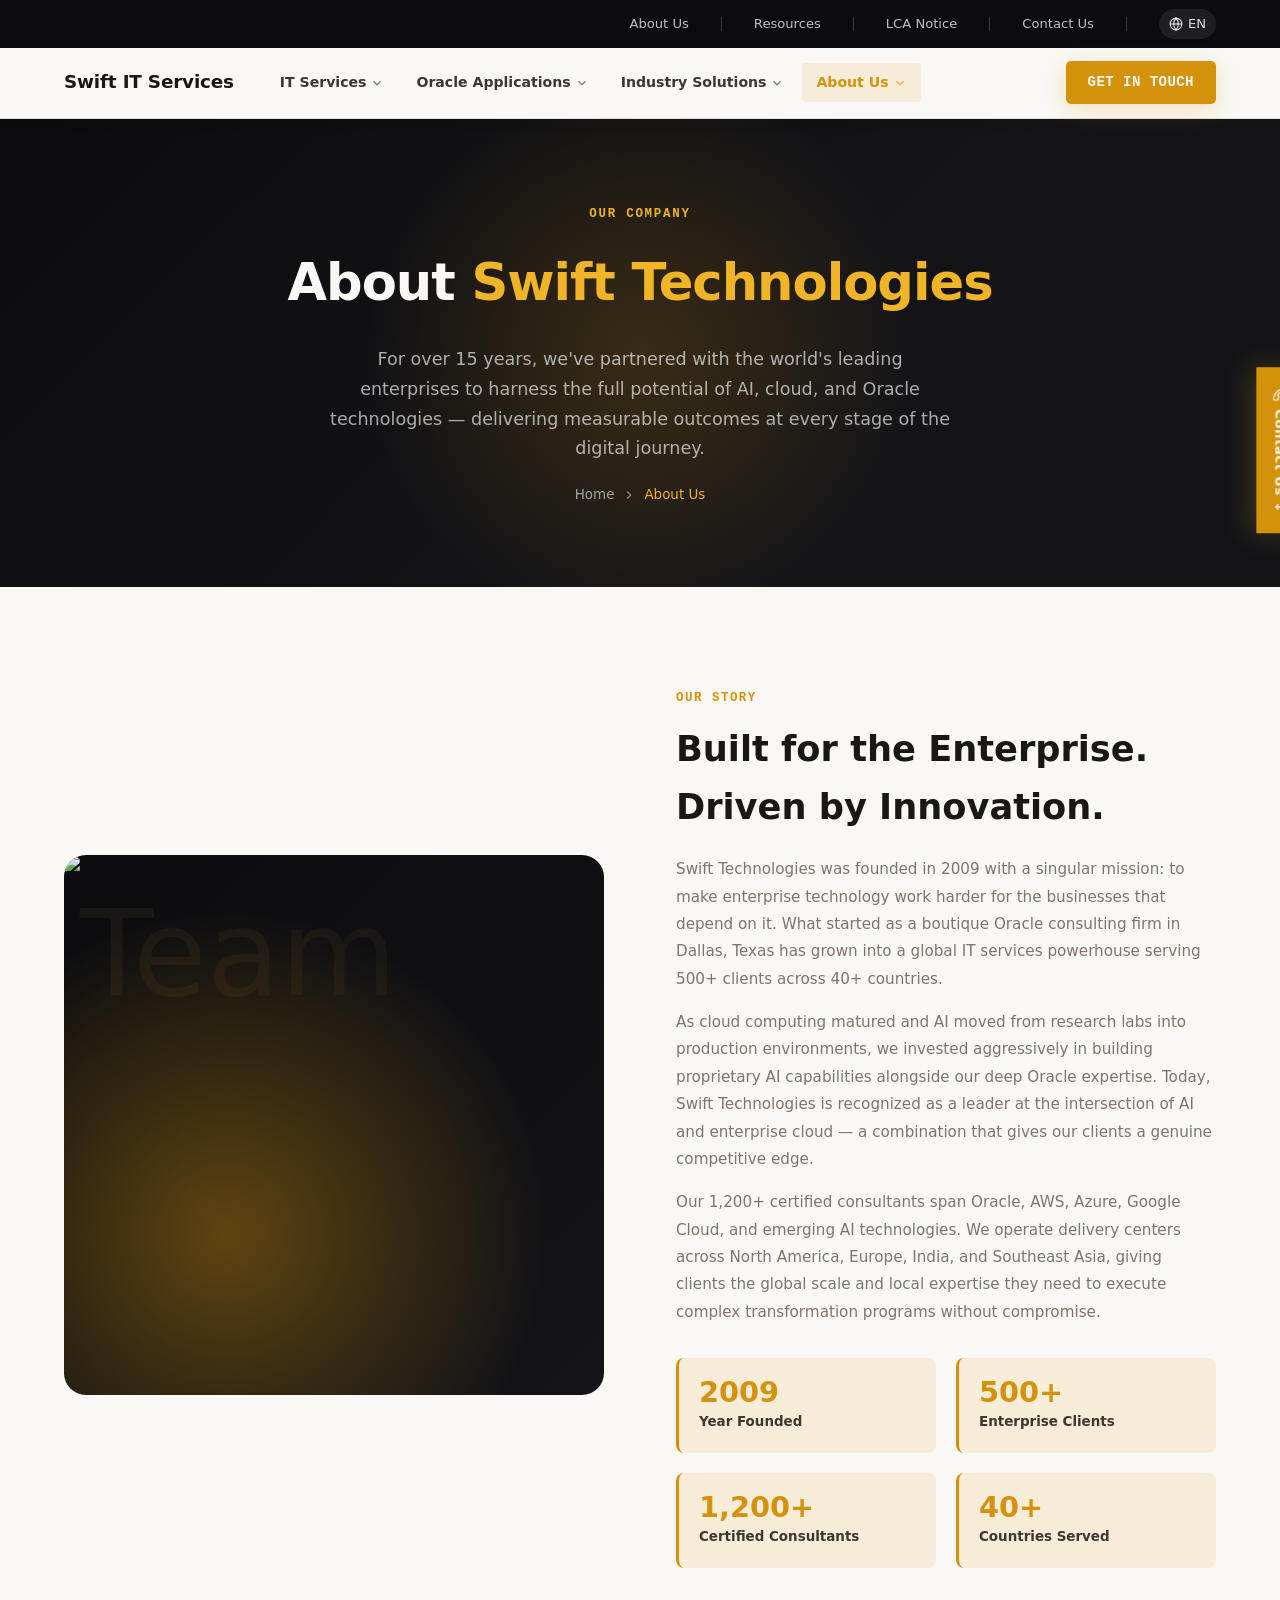
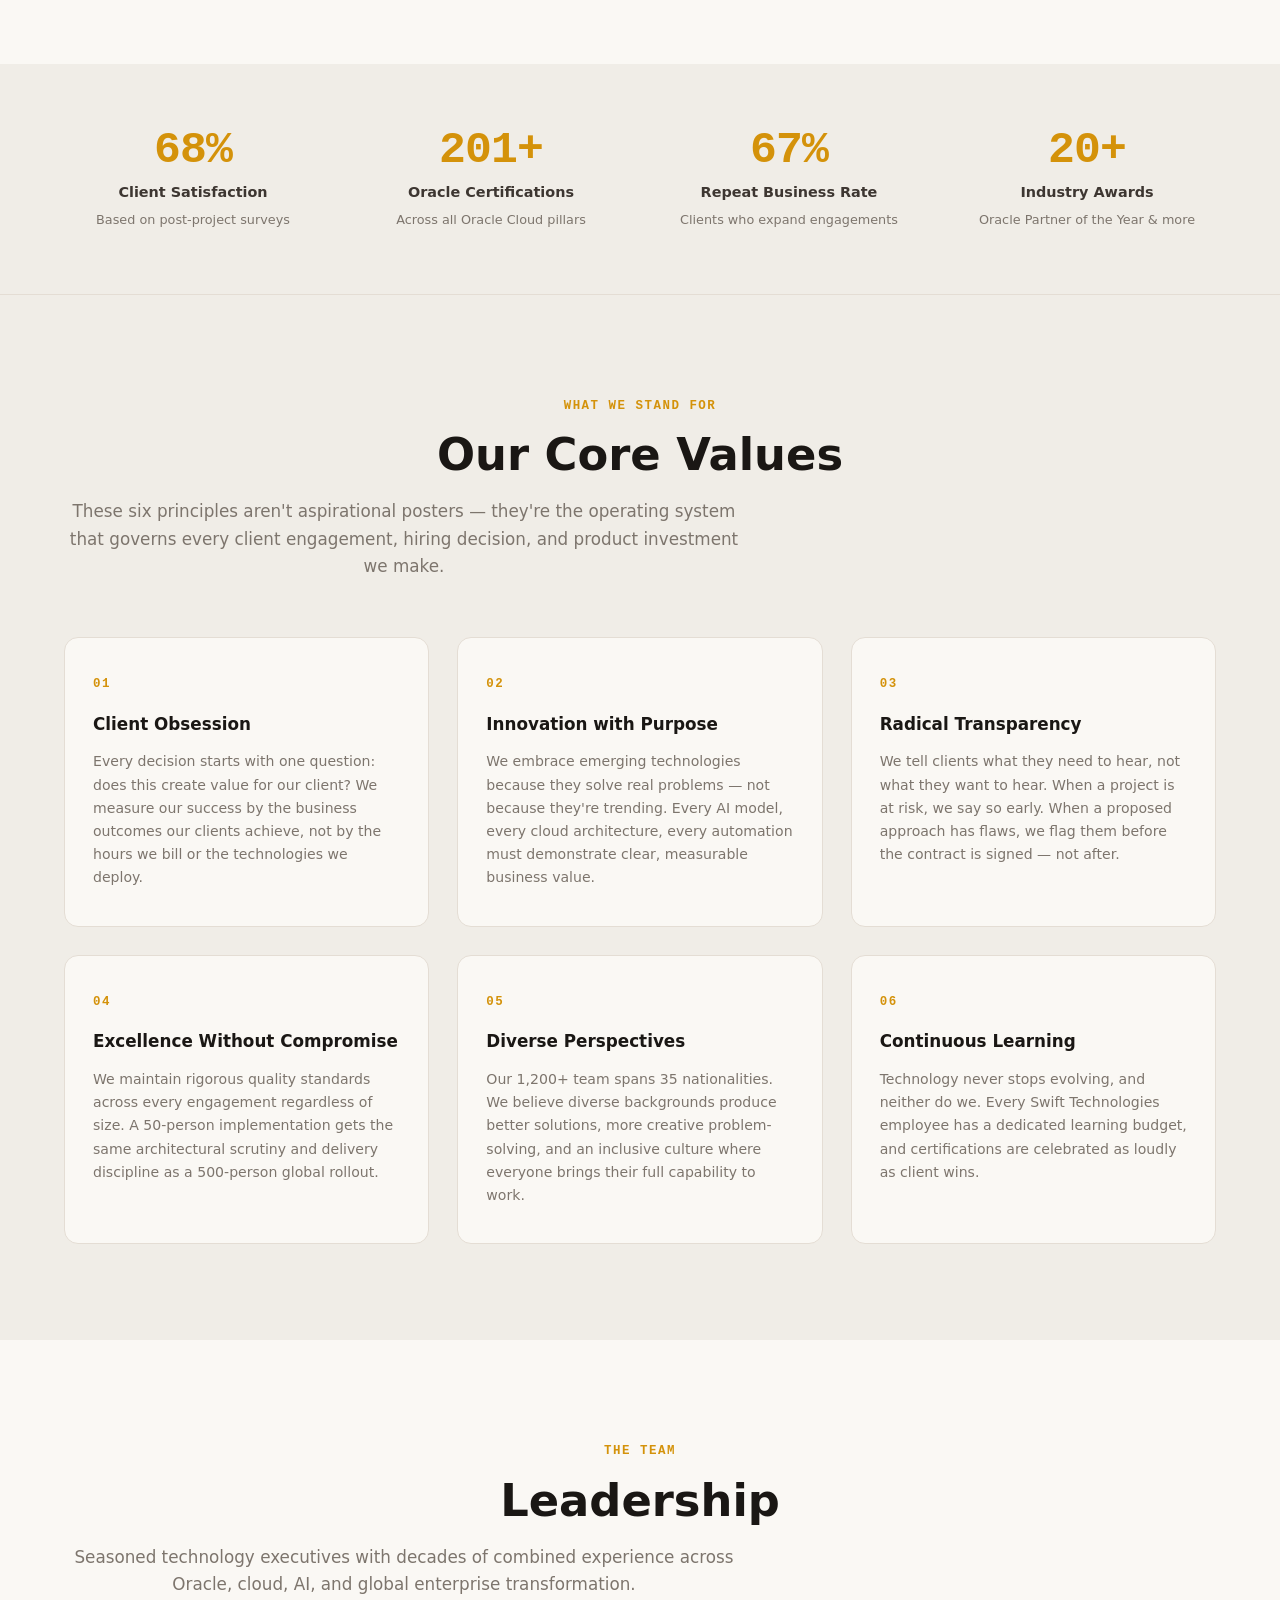
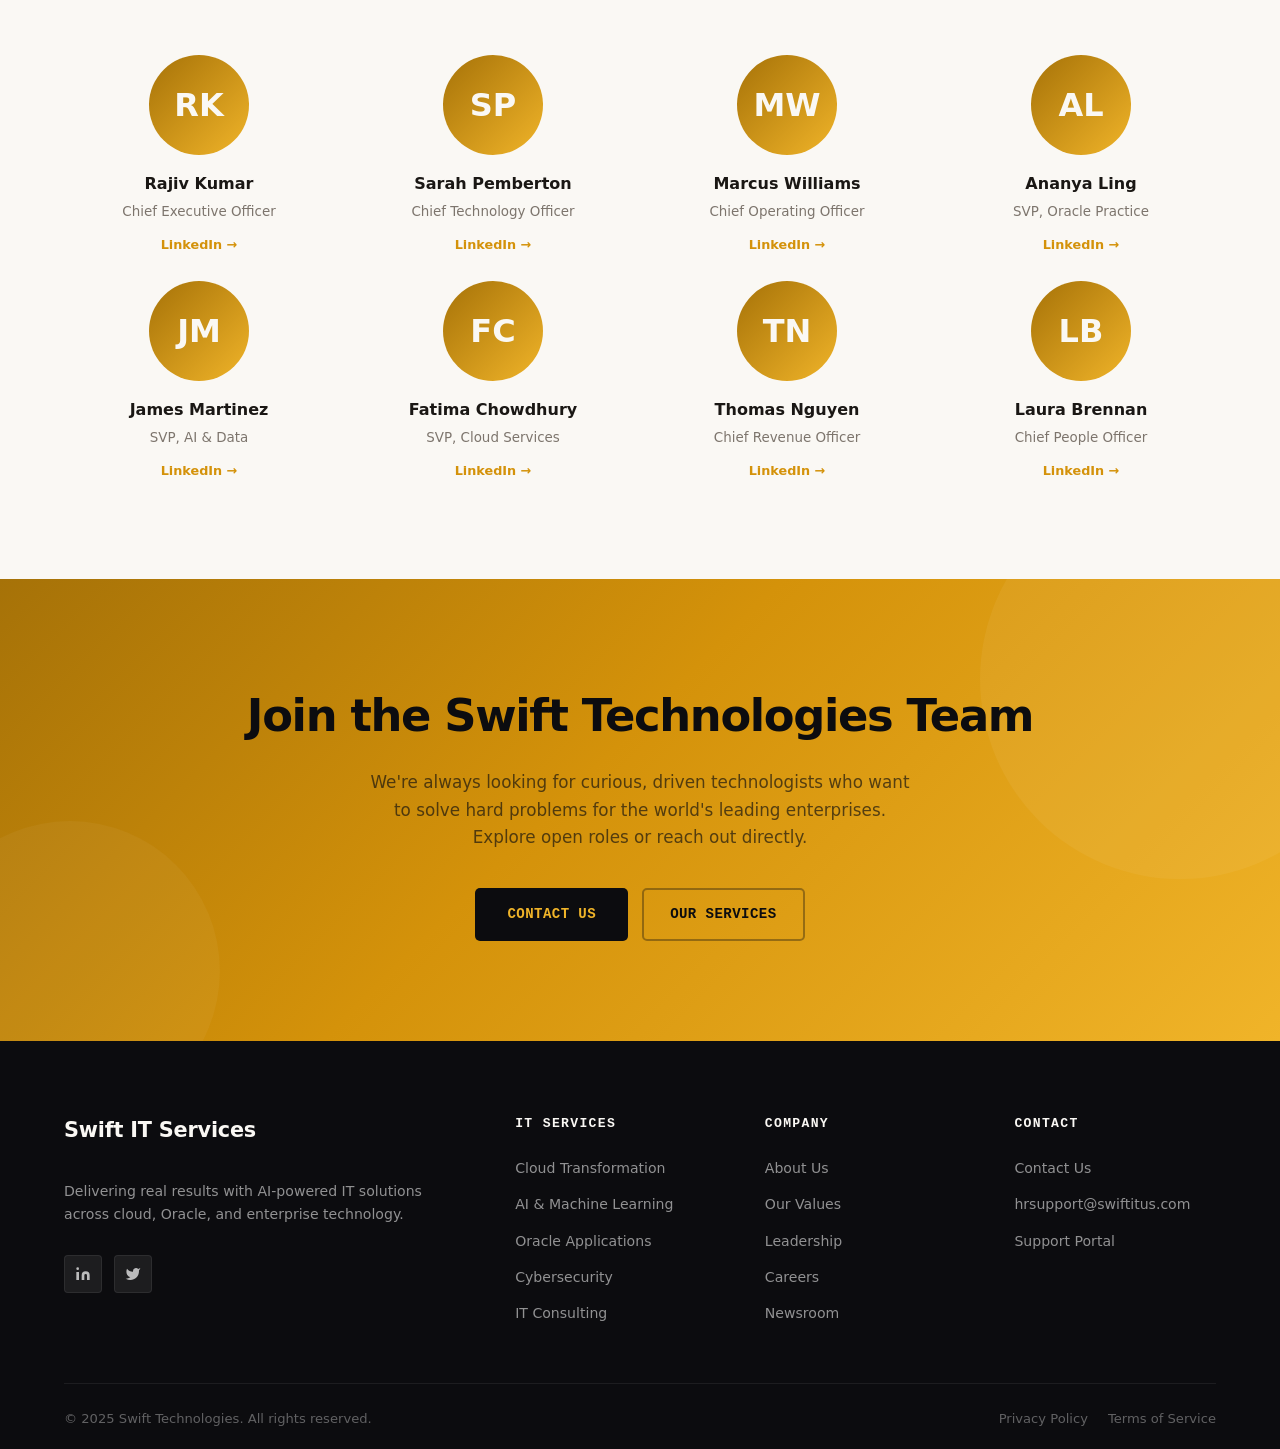
==== commit 3c6caace: "Replace all emojis with SVG icons and real Unsplash images sitewide Co-Authored-By: Claude Sonnet 4." ====
--- a/about.html
+++ b/about.html
@@ -117,7 +117,7 @@
   <section class="about-story">
     <div class="container">
       <div class="about-story-inner">
-        <div class="about-visual">🌐</div>
+        <div class="about-visual"><img src="https://images.unsplash.com/photo-1600880292203-757bb62b4baf?w=700&q=80&auto=format&fit=crop" alt="Team" style="width:100%;height:100%;object-fit:cover;"></div>
         <div class="about-text">
           <div class="section-label">Our Story</div>
           <h2 class="about-title">Built for the Enterprise. Driven by Innovation.</h2>
--- a/css/style.css
+++ b/css/style.css
@@ -166,8 +166,14 @@
 }
 
 .capability-icon {
-  font-size: 1.8rem;
-  margin-bottom: 18px;
+  width: 48px;
+  height: 48px;
+  display: flex;
+  align-items: center;
+  justify-content: center;
+  margin-bottom: 20px;
+  border-bottom: 2px solid var(--amber);
+  padding-bottom: 16px;
 }
 
 .capability-title {
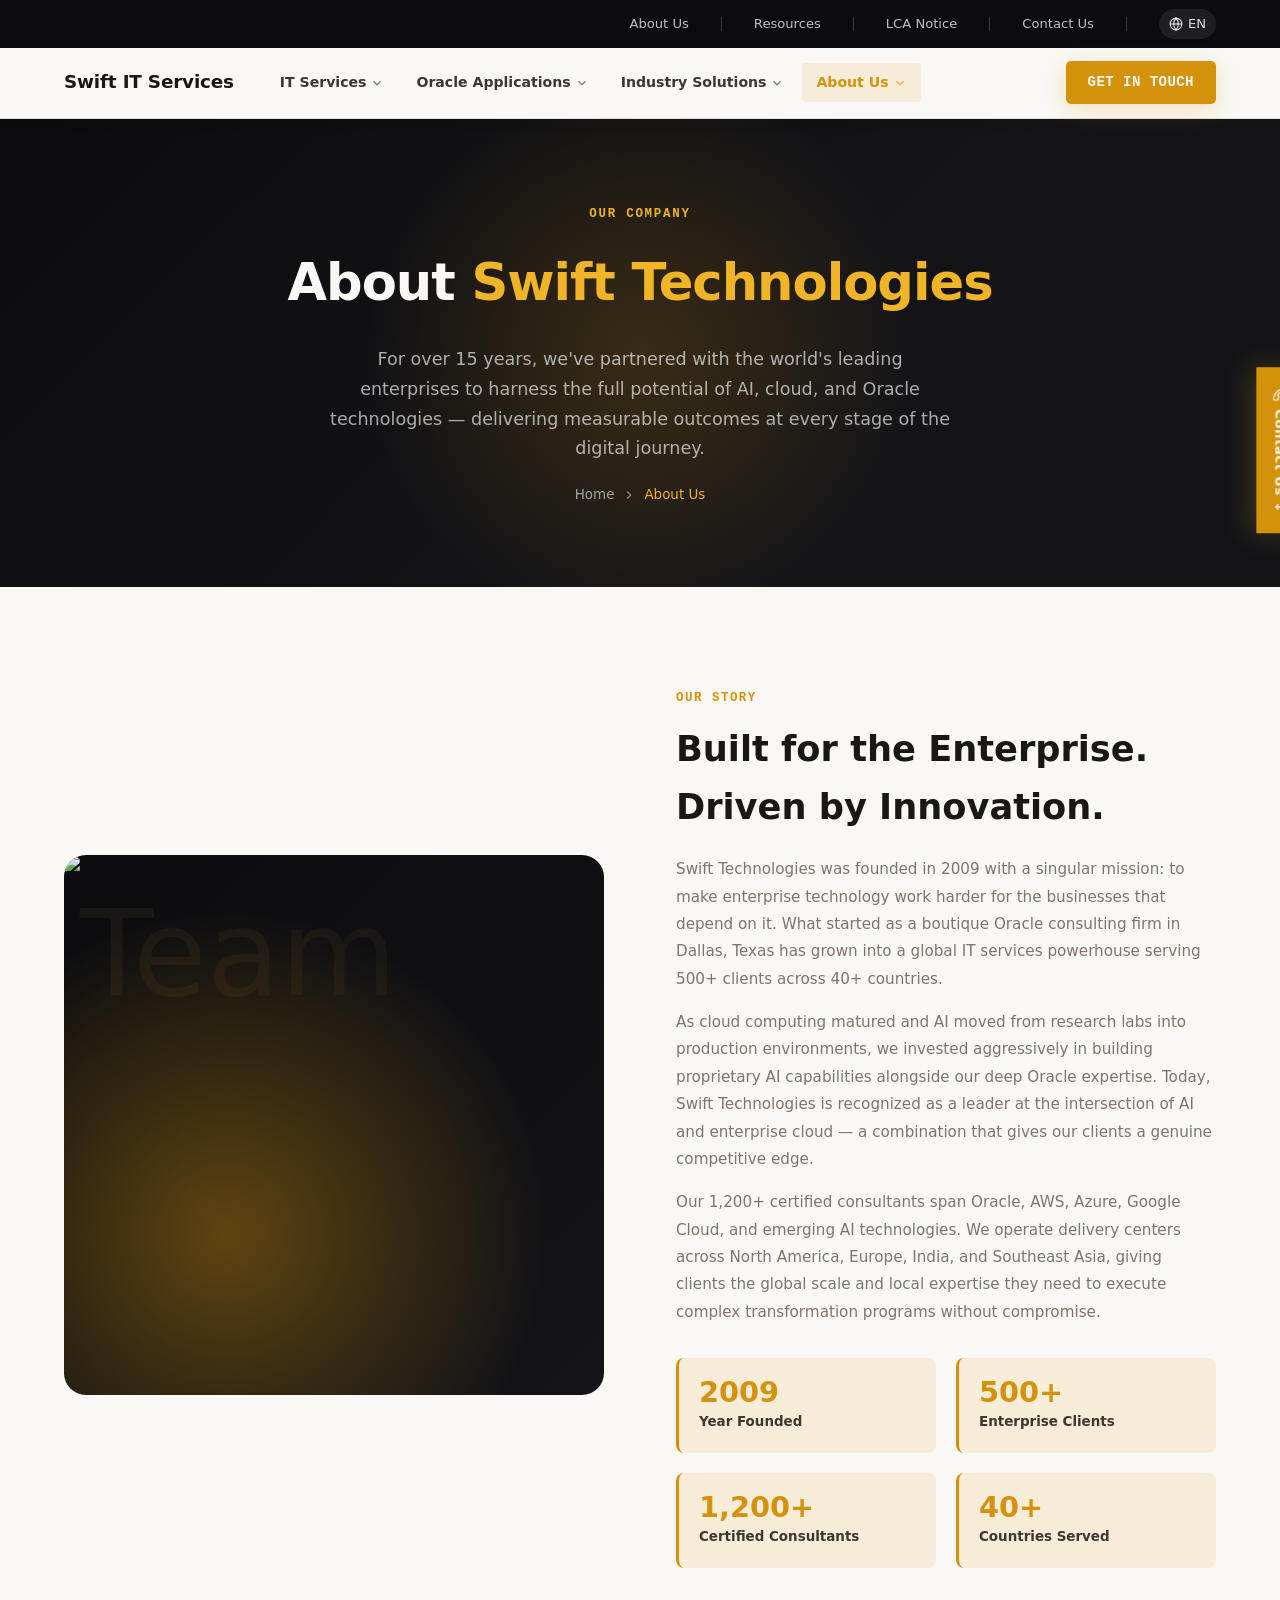
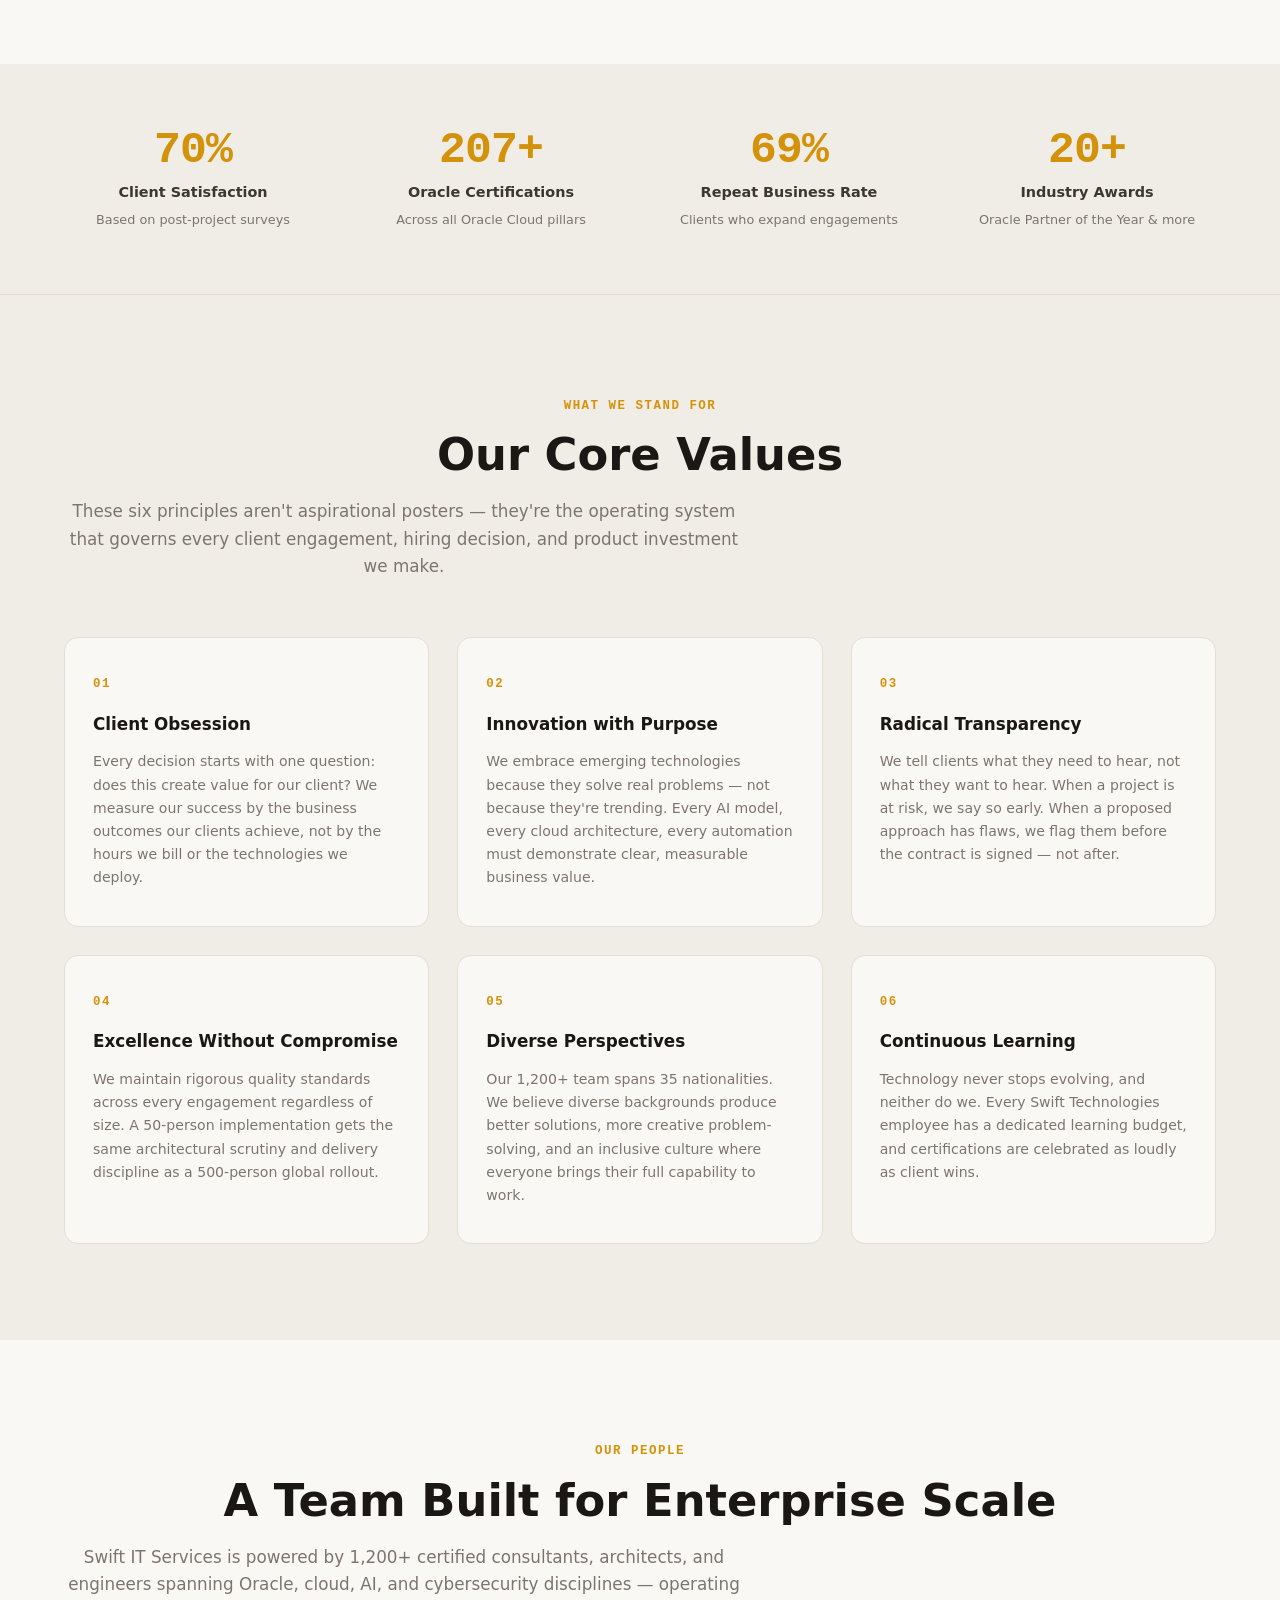
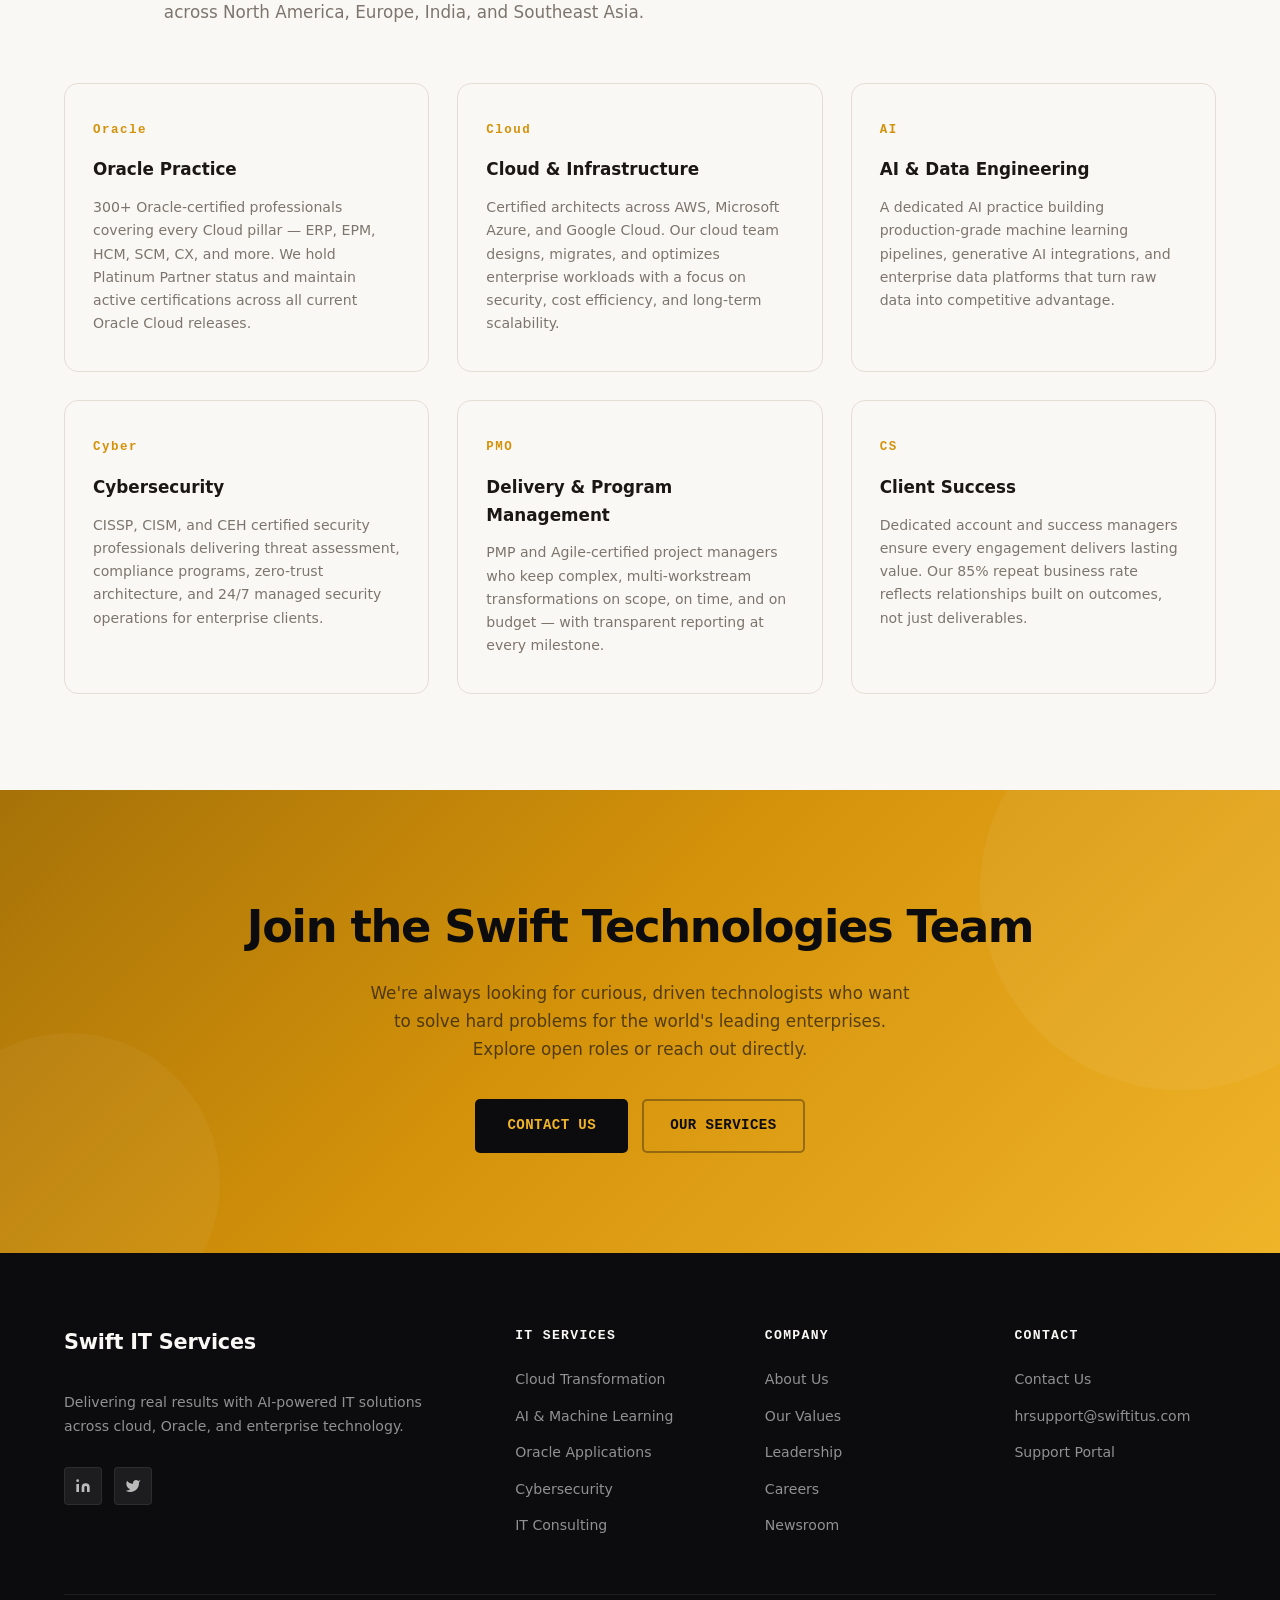
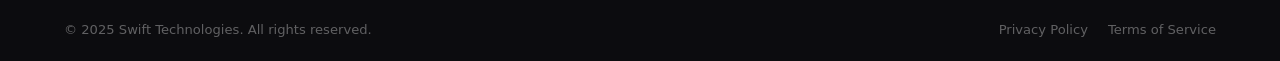
==== commit 625b77b4: "Remove named leadership team from About page, replace with generic practice areas Co-Authored-By: Cl" ====
--- a/about.html
+++ b/about.html
@@ -264,66 +264,73 @@
     </div>
   </section>
 
-  <!-- LEADERSHIP -->
+  <!-- OUR TEAM -->
   <section class="leadership-section" id="leadership">
     <div class="container">
       <div class="section-header">
-        <div class="section-label">The Team</div>
-        <h2 class="section-title">Leadership</h2>
+        <div class="section-label">Our People</div>
+        <h2 class="section-title">A Team Built for Enterprise Scale</h2>
         <p class="section-subtitle">
-          Seasoned technology executives with decades of combined experience across Oracle,
-          cloud, AI, and global enterprise transformation.
+          Swift IT Services is powered by 1,200+ certified consultants, architects, and engineers
+          spanning Oracle, cloud, AI, and cybersecurity disciplines — operating across North America,
+          Europe, India, and Southeast Asia.
         </p>
       </div>
 
-      <div class="leadership-grid">
-        <div class="leader-card">
-          <div class="leader-avatar">RK</div>
-          <div class="leader-name">Rajiv Kumar</div>
-          <div class="leader-role">Chief Executive Officer</div>
-          <a href="#" class="leader-linkedin">LinkedIn →</a>
-        </div>
-        <div class="leader-card">
-          <div class="leader-avatar">SP</div>
-          <div class="leader-name">Sarah Pemberton</div>
-          <div class="leader-role">Chief Technology Officer</div>
-          <a href="#" class="leader-linkedin">LinkedIn →</a>
-        </div>
-        <div class="leader-card">
-          <div class="leader-avatar">MW</div>
-          <div class="leader-name">Marcus Williams</div>
-          <div class="leader-role">Chief Operating Officer</div>
-          <a href="#" class="leader-linkedin">LinkedIn →</a>
-        </div>
-        <div class="leader-card">
-          <div class="leader-avatar">AL</div>
-          <div class="leader-name">Ananya Ling</div>
-          <div class="leader-role">SVP, Oracle Practice</div>
-          <a href="#" class="leader-linkedin">LinkedIn →</a>
-        </div>
-        <div class="leader-card">
-          <div class="leader-avatar">JM</div>
-          <div class="leader-name">James Martinez</div>
-          <div class="leader-role">SVP, AI &amp; Data</div>
-          <a href="#" class="leader-linkedin">LinkedIn →</a>
-        </div>
-        <div class="leader-card">
-          <div class="leader-avatar">FC</div>
-          <div class="leader-name">Fatima Chowdhury</div>
-          <div class="leader-role">SVP, Cloud Services</div>
-          <a href="#" class="leader-linkedin">LinkedIn →</a>
-        </div>
-        <div class="leader-card">
-          <div class="leader-avatar">TN</div>
-          <div class="leader-name">Thomas Nguyen</div>
-          <div class="leader-role">Chief Revenue Officer</div>
-          <a href="#" class="leader-linkedin">LinkedIn →</a>
-        </div>
-        <div class="leader-card">
-          <div class="leader-avatar">LB</div>
-          <div class="leader-name">Laura Brennan</div>
-          <div class="leader-role">Chief People Officer</div>
-          <a href="#" class="leader-linkedin">LinkedIn →</a>
+      <div class="values-grid" style="margin-top:48px">
+        <div class="value-card">
+          <div class="value-number">Oracle</div>
+          <h3 class="value-title">Oracle Practice</h3>
+          <p class="value-desc">
+            300+ Oracle-certified professionals covering every Cloud pillar — ERP, EPM, HCM,
+            SCM, CX, and more. We hold Platinum Partner status and maintain active certifications
+            across all current Oracle Cloud releases.
+          </p>
+        </div>
+        <div class="value-card">
+          <div class="value-number">Cloud</div>
+          <h3 class="value-title">Cloud &amp; Infrastructure</h3>
+          <p class="value-desc">
+            Certified architects across AWS, Microsoft Azure, and Google Cloud. Our cloud team
+            designs, migrates, and optimizes enterprise workloads with a focus on security,
+            cost efficiency, and long-term scalability.
+          </p>
+        </div>
+        <div class="value-card">
+          <div class="value-number">AI</div>
+          <h3 class="value-title">AI &amp; Data Engineering</h3>
+          <p class="value-desc">
+            A dedicated AI practice building production-grade machine learning pipelines,
+            generative AI integrations, and enterprise data platforms that turn raw data
+            into competitive advantage.
+          </p>
+        </div>
+        <div class="value-card">
+          <div class="value-number">Cyber</div>
+          <h3 class="value-title">Cybersecurity</h3>
+          <p class="value-desc">
+            CISSP, CISM, and CEH certified security professionals delivering threat assessment,
+            compliance programs, zero-trust architecture, and 24/7 managed security operations
+            for enterprise clients.
+          </p>
+        </div>
+        <div class="value-card">
+          <div class="value-number">PMO</div>
+          <h3 class="value-title">Delivery &amp; Program Management</h3>
+          <p class="value-desc">
+            PMP and Agile-certified project managers who keep complex, multi-workstream
+            transformations on scope, on time, and on budget — with transparent reporting
+            at every milestone.
+          </p>
+        </div>
+        <div class="value-card">
+          <div class="value-number">CS</div>
+          <h3 class="value-title">Client Success</h3>
+          <p class="value-desc">
+            Dedicated account and success managers ensure every engagement delivers lasting
+            value. Our 85% repeat business rate reflects relationships built on outcomes,
+            not just deliverables.
+          </p>
         </div>
       </div>
     </div>
--- a/css/style.css
+++ b/css/style.css
@@ -1854,3 +1854,590 @@
   .cta-actions { flex-direction: column; align-items: center; }
   .solutions-switcher { flex-direction: column; align-items: center; }
 }
+
+/* ============================================================
+   ORACLE PAGE UNIQUE LAYOUTS (op-*)
+   ============================================================ */
+
+/* ── SPLIT HERO (Trinamix-style: text left, photo right) ── */
+.op-split-hero { background: #fff; padding: 0; overflow: hidden; }
+.op-split-inner {
+  display: grid;
+  grid-template-columns: 1fr 1fr;
+  min-height: 500px;
+  align-items: center;
+}
+.op-split-left { padding: 72px 60px 72px 0; }
+.op-split-eyebrow {
+  font-family: 'DM Mono', monospace;
+  font-size: 0.75rem;
+  letter-spacing: 0.14em;
+  text-transform: uppercase;
+  color: var(--amber);
+  margin-bottom: 20px;
+}
+.op-split-title {
+  font-family: 'Syne', sans-serif;
+  font-size: clamp(2rem, 3.5vw, 3rem);
+  font-weight: 800;
+  letter-spacing: -0.03em;
+  color: #1a1714;
+  line-height: 1.1;
+  margin-bottom: 20px;
+}
+.op-split-title span { color: var(--amber-dark); }
+.op-split-desc {
+  font-size: 1.05rem;
+  color: #5a5248;
+  margin-bottom: 32px;
+  max-width: 480px;
+  line-height: 1.7;
+}
+.op-split-right { position: relative; height: 500px; overflow: hidden; }
+.op-split-right img { width: 100%; height: 100%; object-fit: cover; display: block; }
+
+/* ── TAB BAR ── */
+.op-tabbar {
+  background: #12084a;
+  border-bottom: 1px solid rgba(212,146,10,0.2);
+}
+.op-tabbar-item {
+  display: inline-block;
+  padding: 16px 28px;
+  color: rgba(255,255,255,0.58);
+  font-size: 0.88rem;
+  font-weight: 500;
+  white-space: nowrap;
+  border-bottom: 3px solid transparent;
+  transition: all 0.2s;
+  text-decoration: none;
+}
+.op-tabbar-item:hover, .op-tabbar-item.active {
+  color: #fff;
+  border-bottom-color: var(--amber);
+  background: rgba(255,255,255,0.05);
+}
+
+/* ── OVERVIEW SECTION ── */
+.op-overview { padding: 72px 0; background: #fff; }
+.op-overview-grid {
+  display: grid;
+  grid-template-columns: 1fr 1fr;
+  gap: 60px;
+  margin-bottom: 60px;
+  align-items: start;
+}
+.op-overview-heading {
+  font-family: 'Syne', sans-serif;
+  font-size: 1.7rem;
+  font-weight: 700;
+  color: #1a1714;
+  margin-bottom: 16px;
+  letter-spacing: -0.02em;
+}
+.op-overview-text { color: #5a5248; line-height: 1.75; }
+
+/* ── PILLAR CARDS ── */
+.op-pillars {
+  display: grid;
+  grid-template-columns: repeat(4, 1fr);
+  gap: 20px;
+  margin-top: 16px;
+}
+.op-pillar {
+  border: 1px solid #e4ddd4;
+  border-radius: 10px;
+  padding: 28px 20px;
+  text-align: center;
+  transition: all 0.25s;
+}
+.op-pillar:hover {
+  border-color: var(--amber);
+  box-shadow: 0 8px 32px rgba(212,146,10,0.1);
+  transform: translateY(-4px);
+}
+.op-pillar-icon {
+  width: 48px;
+  height: 48px;
+  background: rgba(212,146,10,0.08);
+  border-radius: 50%;
+  display: flex;
+  align-items: center;
+  justify-content: center;
+  margin: 0 auto 14px;
+}
+.op-pillar-title {
+  font-family: 'Syne', sans-serif;
+  font-size: 0.95rem;
+  font-weight: 700;
+  color: #1a1714;
+  margin-bottom: 6px;
+}
+.op-pillar-desc { font-size: 0.84rem; color: #7d756d; line-height: 1.5; }
+
+/* ── SUCCESS STORY CARDS ── */
+.op-success-section { padding: 80px 0; background: #f7f4f0; }
+.op-success-heading {
+  font-family: 'Syne', sans-serif;
+  font-size: 2rem;
+  font-weight: 800;
+  color: #1a1714;
+  margin-bottom: 8px;
+  letter-spacing: -0.02em;
+}
+.op-success-heading span { color: var(--amber-dark); }
+.op-success-intro { color: #7d756d; margin-bottom: 40px; }
+.op-success-card {
+  display: grid;
+  grid-template-columns: 1fr 1fr;
+  border-radius: 12px;
+  overflow: hidden;
+  border: 1px solid #e4ddd4;
+  background: #fff;
+  margin-bottom: 24px;
+  transition: box-shadow 0.25s;
+}
+.op-success-card:hover { box-shadow: 0 16px 48px rgba(0,0,0,0.1); }
+.op-success-photo { position: relative; min-height: 280px; }
+.op-success-photo img { width: 100%; height: 100%; object-fit: cover; display: block; }
+.op-success-content {
+  padding: 40px 36px;
+  display: flex;
+  flex-direction: column;
+  justify-content: center;
+}
+.op-success-tags { display: flex; flex-wrap: wrap; gap: 8px; margin-bottom: 18px; }
+.op-tag {
+  display: inline-block;
+  padding: 4px 14px;
+  border: 1px solid #c8c0b8;
+  border-radius: 100px;
+  font-size: 0.75rem;
+  color: #5a5248;
+  font-family: 'DM Mono', monospace;
+  letter-spacing: 0.04em;
+}
+.op-success-title {
+  font-family: 'Syne', sans-serif;
+  font-size: 1.15rem;
+  font-weight: 700;
+  color: #1a1714;
+  margin-bottom: 12px;
+  line-height: 1.35;
+}
+.op-success-desc {
+  font-size: 0.9rem;
+  color: #7d756d;
+  line-height: 1.65;
+  margin-bottom: 24px;
+}
+
+/* ── FULL-WIDTH PHOTO HERO ── */
+.op-photo-hero { position: relative; height: 480px; overflow: hidden; }
+.op-photo-hero img { width: 100%; height: 100%; object-fit: cover; display: block; }
+.op-photo-hero-overlay {
+  position: absolute;
+  inset: 0;
+  background: linear-gradient(90deg, rgba(10,8,40,0.82) 0%, rgba(10,8,40,0.45) 55%, transparent 100%);
+  display: flex;
+  align-items: center;
+}
+.op-photo-hero-text { max-width: 640px; padding: 0 0 0 60px; }
+.op-photo-eyebrow {
+  font-family: 'DM Mono', monospace;
+  font-size: 0.75rem;
+  letter-spacing: 0.14em;
+  text-transform: uppercase;
+  color: var(--amber-light);
+  margin-bottom: 16px;
+}
+.op-photo-title {
+  font-family: 'Syne', sans-serif;
+  font-size: clamp(2rem, 4vw, 3.2rem);
+  font-weight: 800;
+  color: #f5f2ec;
+  line-height: 1.08;
+  letter-spacing: -0.03em;
+  margin-bottom: 18px;
+  white-space: pre-line;
+}
+.op-photo-desc {
+  font-size: 1rem;
+  color: rgba(245,242,236,0.62);
+  margin-bottom: 28px;
+  line-height: 1.65;
+}
+
+/* ── CAPABILITY CARDS V2 (photo-topped) ── */
+.cap-card-v2 {
+  border: 1px solid var(--border);
+  border-radius: 10px;
+  overflow: hidden;
+  background: #fff;
+  transition: all 0.25s;
+}
+.cap-card-v2:hover {
+  box-shadow: 0 16px 48px rgba(0,0,0,0.08);
+  transform: translateY(-4px);
+  border-color: var(--amber);
+}
+.cap-card-v2-photo { height: 175px; overflow: hidden; }
+.cap-card-v2-photo img { width: 100%; height: 100%; object-fit: cover; display: block; transition: transform 0.4s; }
+.cap-card-v2:hover .cap-card-v2-photo img { transform: scale(1.05); }
+.cap-card-v2-body { padding: 22px 20px; }
+.cap-card-v2-title {
+  font-family: 'Syne', sans-serif;
+  font-size: 0.97rem;
+  font-weight: 700;
+  color: #1a1714;
+  margin-bottom: 8px;
+}
+.cap-card-v2-desc { font-size: 0.86rem; color: #7d756d; line-height: 1.6; }
+
+/* ── FEATURE ROWS (alternating image / text) ── */
+.op-feature-rows { padding: 80px 0; background: #fff; }
+.op-feature-row {
+  display: grid;
+  grid-template-columns: 1fr 1fr;
+  gap: 72px;
+  align-items: center;
+  margin-bottom: 80px;
+}
+.op-feature-row:last-child { margin-bottom: 0; }
+.op-feature-row.reverse { direction: rtl; }
+.op-feature-row.reverse > * { direction: ltr; }
+.op-feature-photo {
+  border-radius: 12px;
+  overflow: hidden;
+  height: 380px;
+  box-shadow: 0 24px 64px rgba(0,0,0,0.12);
+}
+.op-feature-photo img { width: 100%; height: 100%; object-fit: cover; display: block; }
+.op-feature-eyebrow {
+  font-family: 'DM Mono', monospace;
+  font-size: 0.73rem;
+  letter-spacing: 0.14em;
+  text-transform: uppercase;
+  color: var(--amber);
+  margin-bottom: 12px;
+}
+.op-feature-title {
+  font-family: 'Syne', sans-serif;
+  font-size: 1.65rem;
+  font-weight: 800;
+  color: #1a1714;
+  letter-spacing: -0.02em;
+  margin-bottom: 14px;
+}
+.op-feature-desc { color: #5a5248; line-height: 1.75; margin-bottom: 20px; }
+.op-feature-list { list-style: none; padding: 0; margin: 0; }
+.op-feature-list li {
+  display: flex;
+  gap: 10px;
+  align-items: flex-start;
+  padding: 5px 0;
+  font-size: 0.91rem;
+  color: #3d3631;
+}
+.op-feature-list li::before {
+  content: '';
+  width: 6px;
+  height: 6px;
+  background: var(--amber);
+  border-radius: 50%;
+  margin-top: 7px;
+  flex-shrink: 0;
+}
+
+/* ── BENTO GRID ── */
+.op-bento-section { padding: 80px 0; background: var(--bg-dark); }
+.op-bento-label {
+  font-family: 'DM Mono', monospace;
+  font-size: 0.75rem;
+  letter-spacing: 0.14em;
+  text-transform: uppercase;
+  color: var(--amber-light);
+  margin-bottom: 10px;
+}
+.op-bento-heading {
+  font-family: 'Syne', sans-serif;
+  font-size: clamp(1.7rem, 2.8vw, 2.4rem);
+  font-weight: 800;
+  color: #f5f2ec;
+  margin-bottom: 40px;
+  letter-spacing: -0.02em;
+}
+.op-bento {
+  display: grid;
+  grid-template-columns: repeat(3, 1fr);
+  grid-auto-rows: 210px;
+  gap: 14px;
+}
+.op-bento-card {
+  background: var(--bg-surface);
+  border: 1px solid rgba(255,255,255,0.07);
+  border-radius: 12px;
+  padding: 28px;
+  display: flex;
+  flex-direction: column;
+  justify-content: flex-end;
+  position: relative;
+  overflow: hidden;
+  transition: border-color 0.25s;
+}
+.op-bento-card:hover { border-color: rgba(212,146,10,0.3); }
+.op-bento-wide { grid-column: span 2; }
+.op-bento-photo { position: absolute; inset: 0; z-index: 0; }
+.op-bento-photo img { width: 100%; height: 100%; object-fit: cover; display: block; opacity: 0.28; }
+.op-bento-content { position: relative; z-index: 1; }
+.op-bento-card-label {
+  font-family: 'DM Mono', monospace;
+  font-size: 0.68rem;
+  letter-spacing: 0.1em;
+  text-transform: uppercase;
+  color: var(--amber-light);
+  margin-bottom: 6px;
+}
+.op-bento-card-title {
+  font-family: 'Syne', sans-serif;
+  font-size: 1.05rem;
+  font-weight: 700;
+  color: #f5f2ec;
+  margin-bottom: 5px;
+}
+.op-bento-card-desc { font-size: 0.83rem; color: rgba(245,242,236,0.48); line-height: 1.5; }
+
+/* ── RESPONSIVE ── */
+@media (max-width: 960px) {
+  .op-split-inner { grid-template-columns: 1fr; }
+  .op-split-right { display: none; }
+  .op-split-left { padding: 60px 0; }
+  .op-overview-grid { grid-template-columns: 1fr; gap: 28px; }
+  .op-pillars { grid-template-columns: repeat(2, 1fr); }
+  .op-success-card { grid-template-columns: 1fr; }
+  .op-success-photo { min-height: 220px; }
+  .op-feature-row { grid-template-columns: 1fr; gap: 36px; }
+  .op-feature-row.reverse { direction: ltr; }
+  .op-feature-photo { height: 240px; }
+  .op-bento { grid-template-columns: 1fr; grid-auto-rows: auto; }
+  .op-bento-card { min-height: 180px; }
+  .op-bento-wide { grid-column: span 1; }
+  .op-photo-hero { height: 360px; }
+  .op-photo-hero-text { padding: 0 24px; }
+  .op-photo-title { font-size: 1.8rem; }
+}
+
+/* ============================================================
+   FULL-BLEED VIDEO HERO
+   ============================================================ */
+.hero-fullvideo {
+  position: relative;
+  min-height: 100vh;
+  display: flex;
+  flex-direction: column;
+  overflow: hidden;
+  background: var(--bg-dark);
+  padding: 0;
+}
+.hero-video-bg {
+  position: absolute;
+  inset: 0;
+  width: 100%;
+  height: 100%;
+  object-fit: cover;
+  z-index: 0;
+  opacity: 0.42;
+}
+.hero-video-overlay {
+  position: absolute;
+  inset: 0;
+  background: linear-gradient(
+    135deg,
+    rgba(12,12,15,0.88) 0%,
+    rgba(12,12,15,0.60) 50%,
+    rgba(12,12,15,0.80) 100%
+  );
+  z-index: 1;
+}
+/* amber accent vignette */
+.hero-video-overlay::after {
+  content: '';
+  position: absolute;
+  inset: 0;
+  background: radial-gradient(ellipse 60% 50% at 50% 55%, rgba(212,146,10,0.07) 0%, transparent 70%);
+}
+.hero-fullvideo .container {
+  position: relative;
+  z-index: 2;
+  flex: 1;
+  display: flex;
+  align-items: center;
+  padding-top: 80px;
+  padding-bottom: 40px;
+}
+.hero-fullvideo .hero-inner {
+  display: flex;
+  flex-direction: column;
+  align-items: center;
+  text-align: center;
+  width: 100%;
+  grid-template-columns: unset;
+  gap: 0;
+}
+.hero-fullvideo .hero-content {
+  max-width: 860px;
+  margin: 0 auto;
+}
+.hero-fullvideo .hero-eyebrow {
+  justify-content: center;
+}
+.hero-fullvideo .hero-title {
+  font-size: clamp(2.8rem, 6.5vw, 5.2rem);
+  letter-spacing: -0.04em;
+}
+.hero-fullvideo .hero-desc {
+  max-width: 620px;
+  margin-left: auto;
+  margin-right: auto;
+  margin-bottom: 36px;
+}
+.hero-fullvideo .hero-actions {
+  justify-content: center;
+}
+.hero-fullvideo .hero-visual { display: none; }
+
+/* Scroll cue */
+.hero-scroll-cue {
+  position: absolute;
+  bottom: 72px;
+  left: 50%;
+  transform: translateX(-50%);
+  z-index: 2;
+  display: flex;
+  flex-direction: column;
+  align-items: center;
+  gap: 6px;
+  color: rgba(245,242,236,0.3);
+  font-family: 'DM Mono', monospace;
+  font-size: 0.65rem;
+  letter-spacing: 0.1em;
+  text-transform: uppercase;
+}
+.hero-scroll-cue-line {
+  width: 1px;
+  height: 36px;
+  background: linear-gradient(to bottom, rgba(212,146,10,0.5), transparent);
+  animation: scrollCuePulse 2s ease-in-out infinite;
+}
+@keyframes scrollCuePulse {
+  0%, 100% { opacity: 0.3; transform: scaleY(1); }
+  50% { opacity: 1; transform: scaleY(1.15); }
+}
+
+/* ============================================================
+   HORIZONTAL SCROLL — Oracle Services Strip
+   ============================================================ */
+.h-scroll-section {
+  background: var(--bg-mid);
+  overflow: hidden;
+}
+.h-scroll-header {
+  padding: 72px 0 36px;
+}
+.h-scroll-header .section-title { color: var(--white); }
+.h-scroll-hint {
+  display: flex;
+  align-items: center;
+  gap: 10px;
+  font-family: 'DM Mono', monospace;
+  font-size: 0.72rem;
+  letter-spacing: 0.1em;
+  text-transform: uppercase;
+  color: rgba(250,248,244,0.28);
+  margin-top: 16px;
+}
+.h-scroll-hint svg { opacity: 0.5; }
+.h-scroll-track {
+  display: flex;
+  gap: 20px;
+  padding: 0 60px 80px;
+  width: max-content;
+  will-change: transform;
+}
+.h-scroll-card {
+  width: 300px;
+  flex-shrink: 0;
+  background: var(--bg-surface);
+  border: 1px solid rgba(255,255,255,0.07);
+  border-radius: 12px;
+  overflow: hidden;
+  transition: border-color 0.25s, transform 0.3s;
+  cursor: default;
+}
+.h-scroll-card:hover {
+  border-color: rgba(212,146,10,0.3);
+  transform: translateY(-6px);
+}
+.h-scroll-card-photo {
+  height: 168px;
+  overflow: hidden;
+}
+.h-scroll-card-photo img {
+  width: 100%;
+  height: 100%;
+  object-fit: cover;
+  display: block;
+  transition: transform 0.5s;
+}
+.h-scroll-card:hover .h-scroll-card-photo img { transform: scale(1.07); }
+.h-scroll-card-body { padding: 20px 18px 22px; }
+.h-scroll-card-eyebrow {
+  font-family: 'DM Mono', monospace;
+  font-size: 0.67rem;
+  letter-spacing: 0.1em;
+  text-transform: uppercase;
+  color: var(--amber-light);
+  margin-bottom: 8px;
+}
+.h-scroll-card-title {
+  font-family: 'Syne', sans-serif;
+  font-size: 1rem;
+  font-weight: 700;
+  color: var(--white);
+  margin-bottom: 8px;
+  letter-spacing: -0.01em;
+}
+.h-scroll-card-desc {
+  font-size: 0.83rem;
+  color: rgba(250,248,244,0.42);
+  line-height: 1.55;
+  margin-bottom: 16px;
+}
+.h-scroll-card-link {
+  font-family: 'DM Mono', monospace;
+  font-size: 0.72rem;
+  letter-spacing: 0.06em;
+  text-transform: uppercase;
+  color: var(--amber);
+  text-decoration: none;
+  display: inline-flex;
+  align-items: center;
+  gap: 5px;
+  transition: color 0.2s, gap 0.2s;
+}
+.h-scroll-card-link:hover { color: var(--amber-light); gap: 8px; }
+
+/* Mobile: fallback to horizontal overflow */
+@media (max-width: 767px) {
+  .h-scroll-track {
+    overflow-x: auto;
+    -webkit-overflow-scrolling: touch;
+    padding-bottom: 16px;
+    /* GSAP won't pin on mobile so this is the fallback */
+  }
+}
+
+/* ============================================================
+   SCROLL-REVEAL BASE  (GSAP sets initial opacity/y)
+   ============================================================ */
+.scroll-reveal { will-change: opacity, transform; }
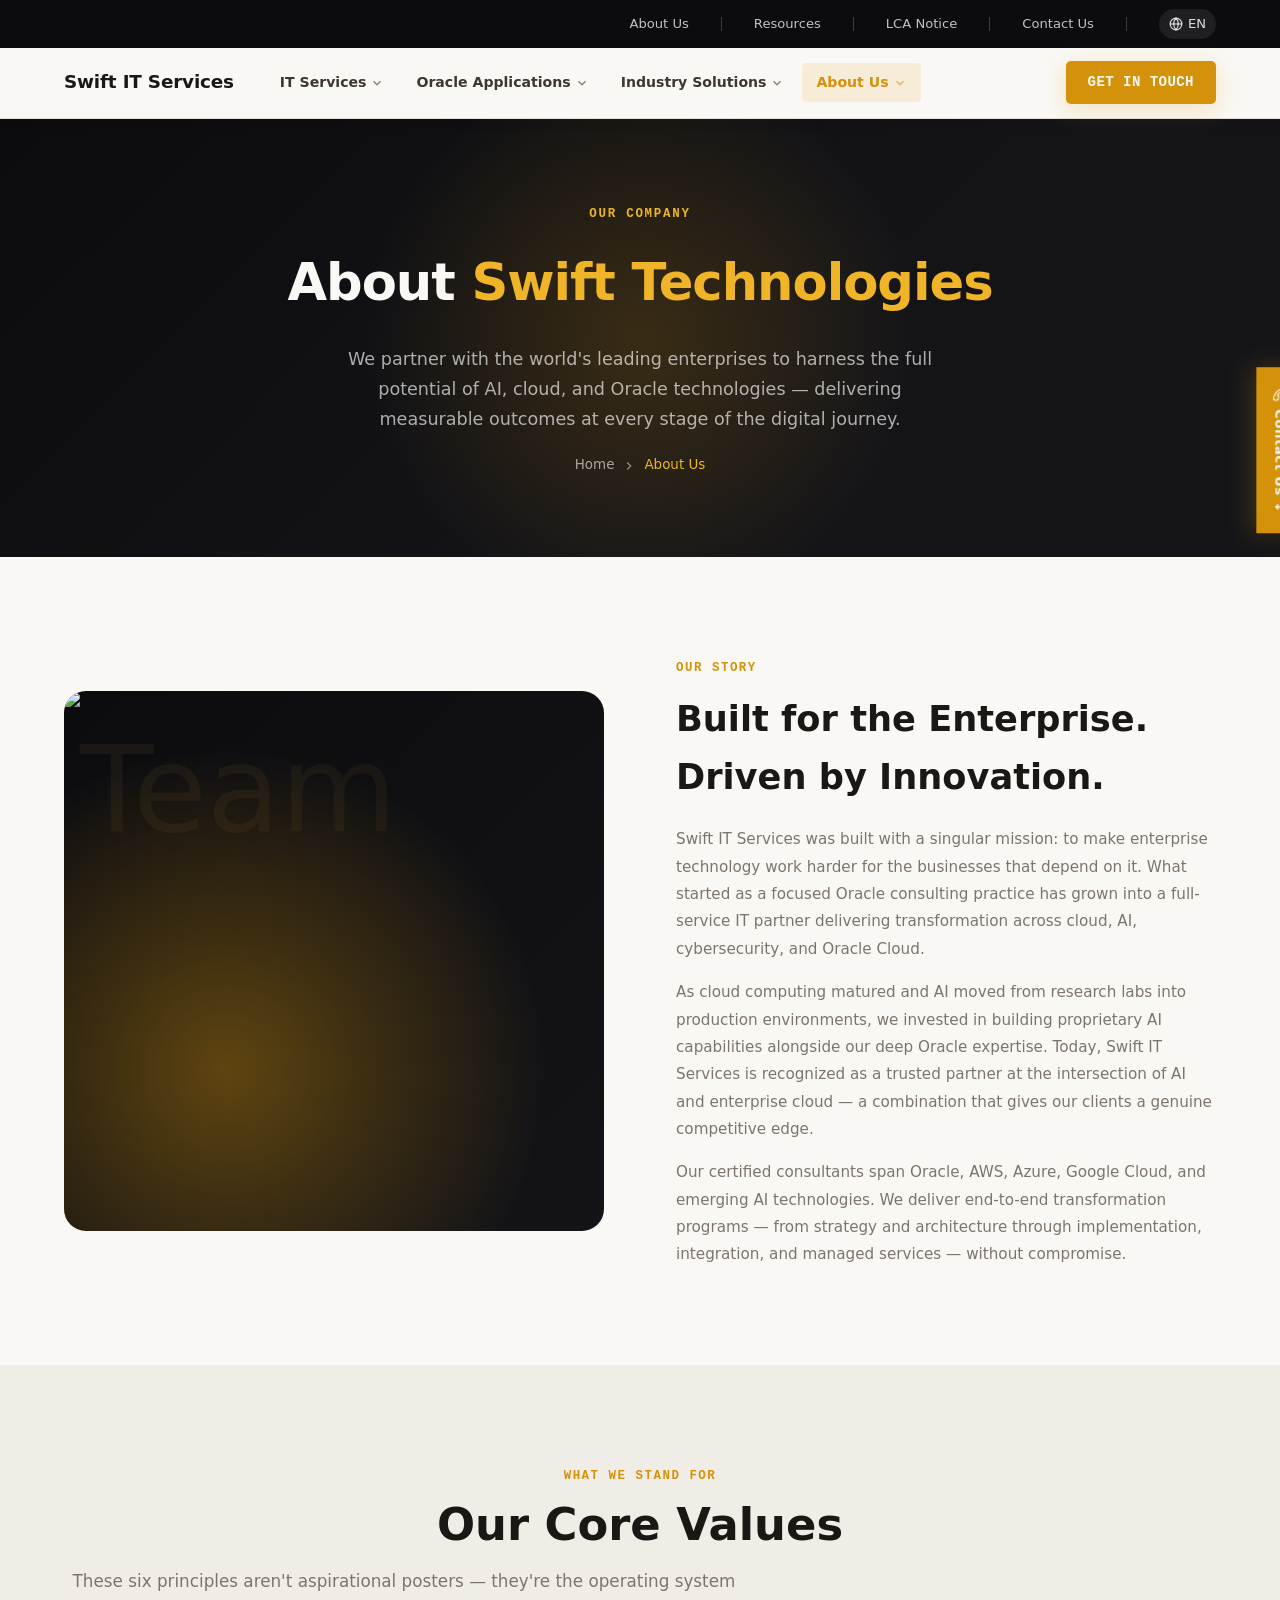
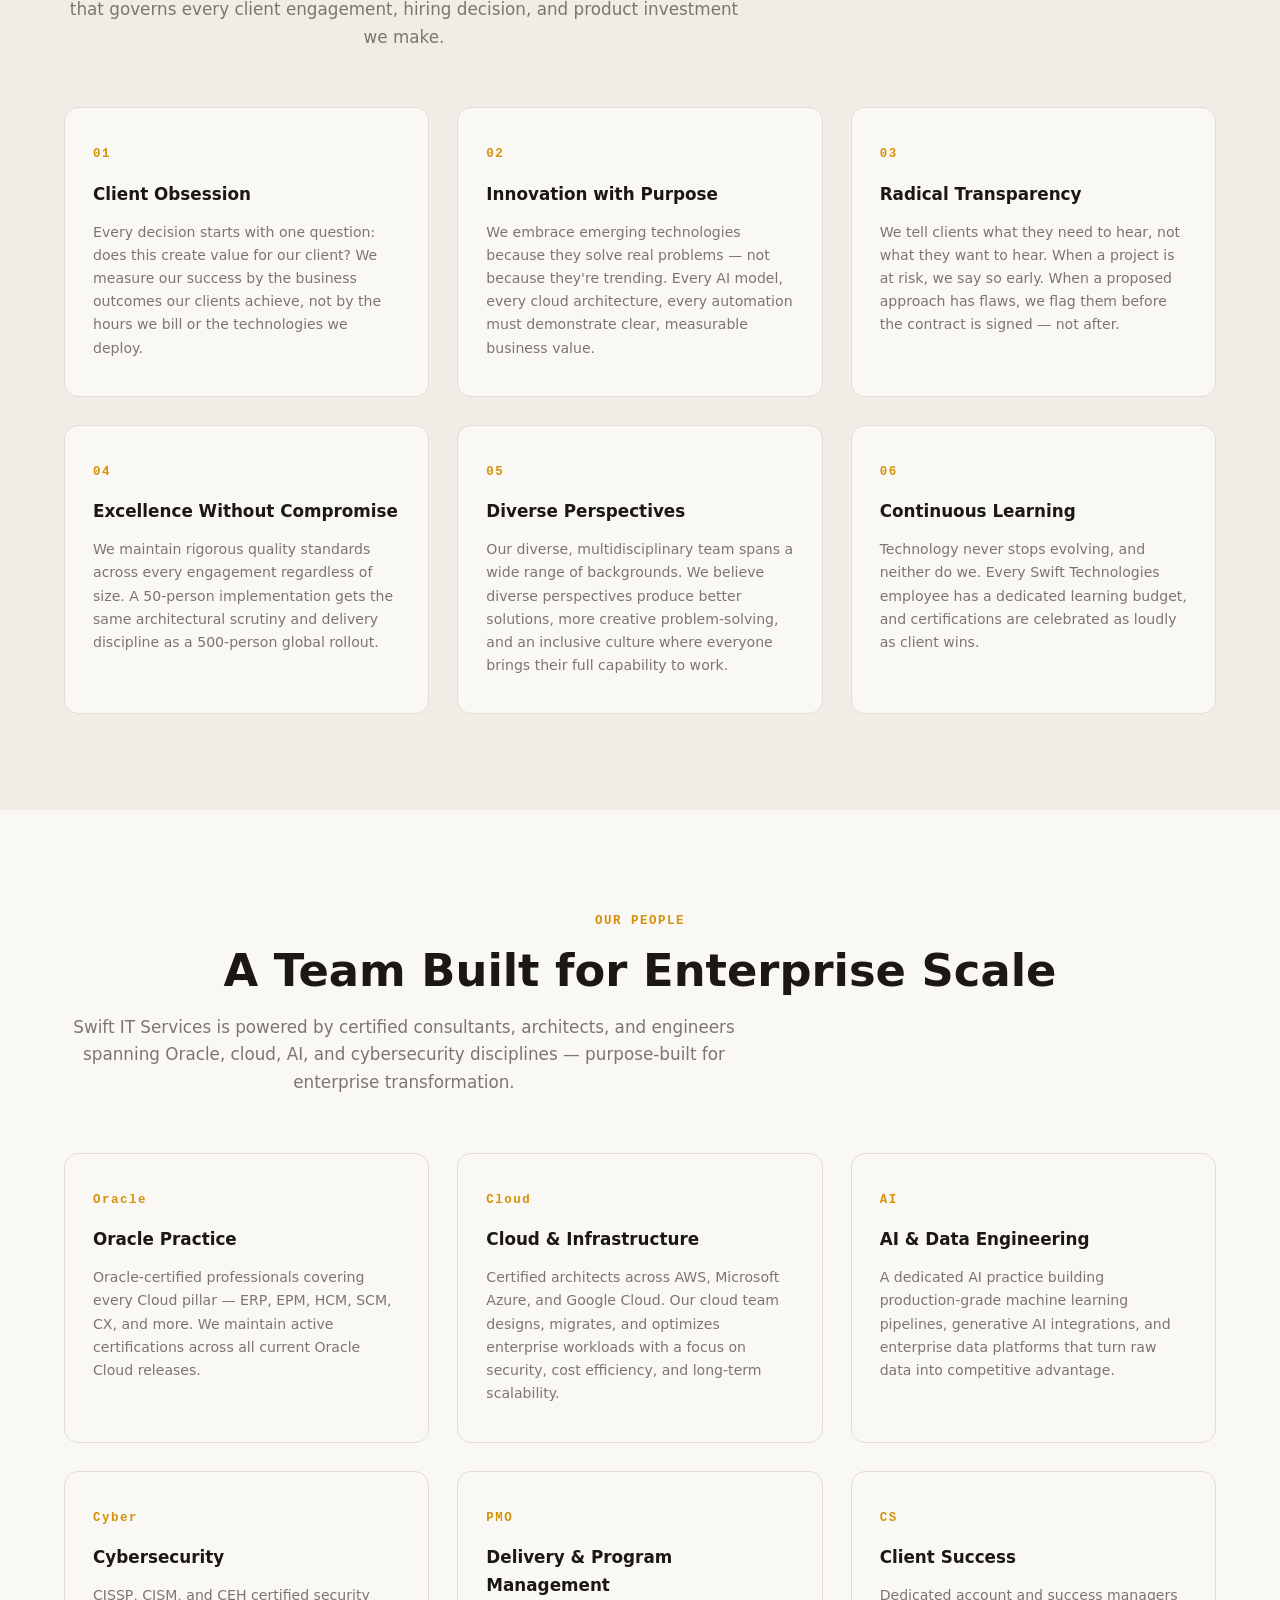
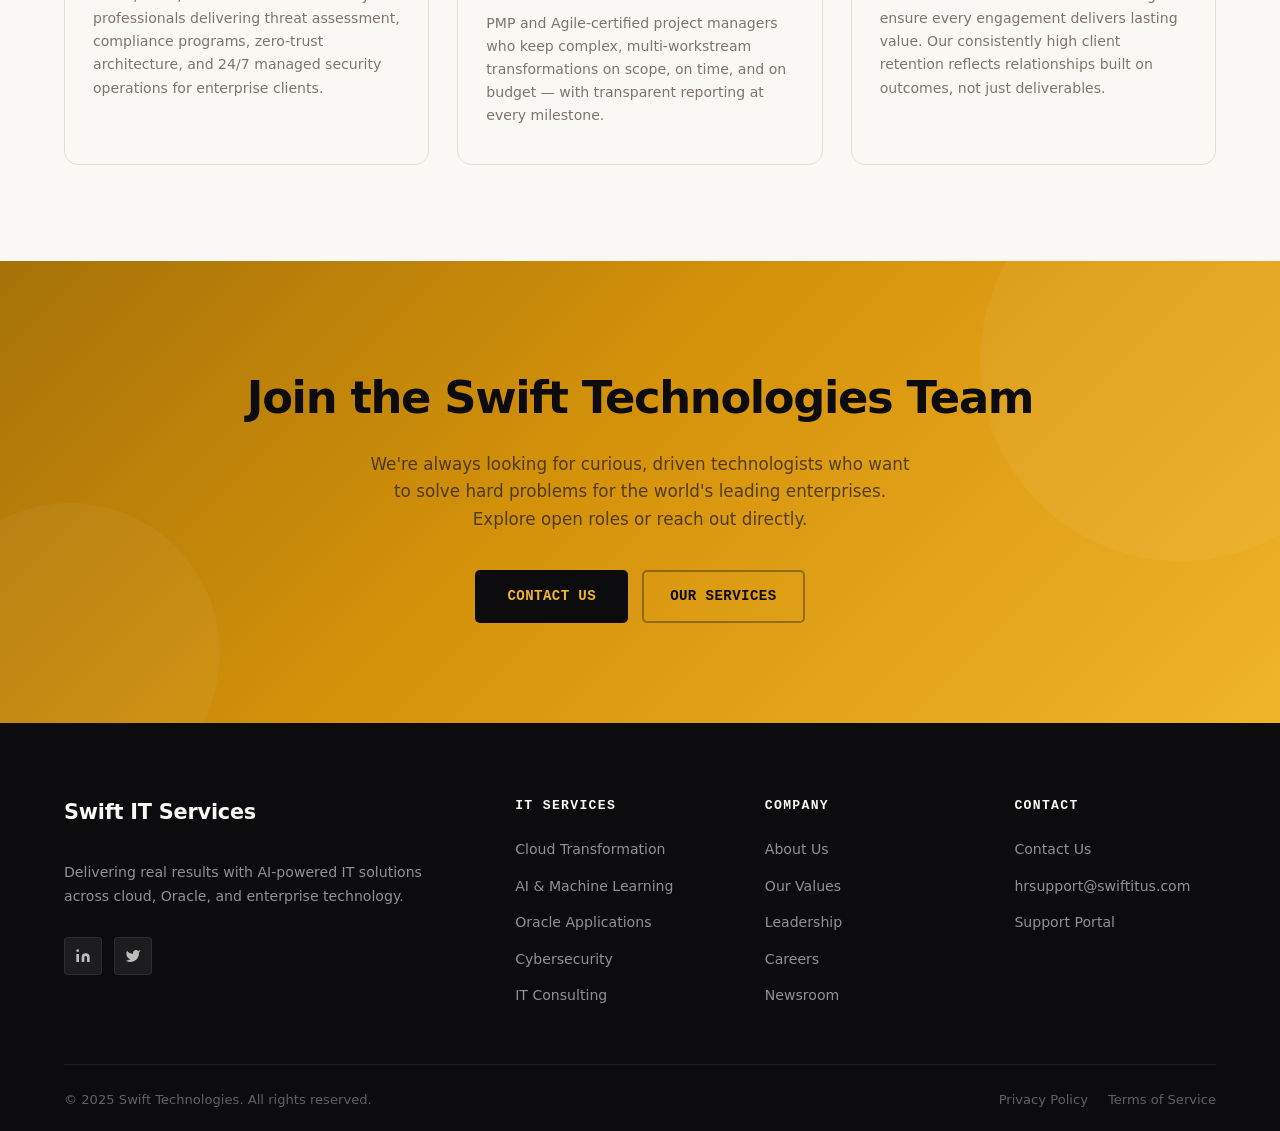
==== commit 5c290882: "Remove all location, headcount, and company-stat references site-wide - about.html: removed founding" ====
--- a/about.html
+++ b/about.html
@@ -100,9 +100,7 @@
         <span class="page-hero-eyebrow">Our Company</span>
         <h1 class="page-hero-title">About <span>Swift Technologies</span></h1>
         <p class="page-hero-desc">
-          For over 15 years, we've partnered with the world's leading enterprises to harness the
-          full potential of AI, cloud, and Oracle technologies — delivering measurable outcomes
-          at every stage of the digital journey.
+          We partner with the world's leading enterprises to harness the full potential of AI, cloud, and Oracle technologies — delivering measurable outcomes at every stage of the digital journey.
         </p>
         <div class="breadcrumb">
           <a href="index.html">Home</a>
@@ -123,71 +121,23 @@
           <h2 class="about-title">Built for the Enterprise. Driven by Innovation.</h2>
           <div class="about-body">
             <p>
-              Swift Technologies was founded in 2009 with a singular mission: to make enterprise
+              Swift IT Services was built with a singular mission: to make enterprise
               technology work harder for the businesses that depend on it. What started as a
-              boutique Oracle consulting firm in Dallas, Texas has grown into a global IT services
-              powerhouse serving 500+ clients across 40+ countries.
+              focused Oracle consulting practice has grown into a full-service IT partner
+              delivering transformation across cloud, AI, cybersecurity, and Oracle Cloud.
             </p>
             <p>
               As cloud computing matured and AI moved from research labs into production environments,
-              we invested aggressively in building proprietary AI capabilities alongside our
-              deep Oracle expertise. Today, Swift Technologies is recognized as a leader at
-              the intersection of AI and enterprise cloud — a combination that gives our clients
-              a genuine competitive edge.
+              we invested in building proprietary AI capabilities alongside our deep Oracle expertise.
+              Today, Swift IT Services is recognized as a trusted partner at the intersection of AI
+              and enterprise cloud — a combination that gives our clients a genuine competitive edge.
             </p>
             <p>
-              Our 1,200+ certified consultants span Oracle, AWS, Azure, Google Cloud, and emerging
-              AI technologies. We operate delivery centers across North America, Europe, India,
-              and Southeast Asia, giving clients the global scale and local expertise they need
-              to execute complex transformation programs without compromise.
+              Our certified consultants span Oracle, AWS, Azure, Google Cloud, and emerging AI
+              technologies. We deliver end-to-end transformation programs — from strategy and
+              architecture through implementation, integration, and managed services — without compromise.
             </p>
           </div>
-          <div class="about-highlights">
-            <div class="highlight-item">
-              <div class="highlight-num">2009</div>
-              <div class="highlight-label">Year Founded</div>
-            </div>
-            <div class="highlight-item">
-              <div class="highlight-num">500+</div>
-              <div class="highlight-label">Enterprise Clients</div>
-            </div>
-            <div class="highlight-item">
-              <div class="highlight-num">1,200+</div>
-              <div class="highlight-label">Certified Consultants</div>
-            </div>
-            <div class="highlight-item">
-              <div class="highlight-num">40+</div>
-              <div class="highlight-label">Countries Served</div>
-            </div>
-          </div>
-        </div>
-      </div>
-    </div>
-  </section>
-
-  <!-- STATS BAR -->
-  <section class="stats-bar" style="background:var(--off-white)">
-    <div class="container">
-      <div class="stats-grid">
-        <div class="stat-item">
-          <div class="stat-number" data-count="98" data-suffix="%">98%</div>
-          <div class="stat-label">Client Satisfaction</div>
-          <div class="stat-desc">Based on post-project surveys</div>
-        </div>
-        <div class="stat-item">
-          <div class="stat-number" data-count="300" data-suffix="+">300+</div>
-          <div class="stat-label">Oracle Certifications</div>
-          <div class="stat-desc">Across all Oracle Cloud pillars</div>
-        </div>
-        <div class="stat-item">
-          <div class="stat-number" data-count="85" data-suffix="%">85%</div>
-          <div class="stat-label">Repeat Business Rate</div>
-          <div class="stat-desc">Clients who expand engagements</div>
-        </div>
-        <div class="stat-item">
-          <div class="stat-number" data-count="20" data-suffix="+">20+</div>
-          <div class="stat-label">Industry Awards</div>
-          <div class="stat-desc">Oracle Partner of the Year &amp; more</div>
         </div>
       </div>
     </div>
@@ -246,7 +196,7 @@
           <div class="value-number">05</div>
           <h3 class="value-title">Diverse Perspectives</h3>
           <p class="value-desc">
-            Our 1,200+ team spans 35 nationalities. We believe diverse backgrounds produce
+            Our diverse, multidisciplinary team spans a wide range of backgrounds. We believe diverse perspectives produce
             better solutions, more creative problem-solving, and an inclusive culture where
             everyone brings their full capability to work.
           </p>
@@ -271,9 +221,7 @@
         <div class="section-label">Our People</div>
         <h2 class="section-title">A Team Built for Enterprise Scale</h2>
         <p class="section-subtitle">
-          Swift IT Services is powered by 1,200+ certified consultants, architects, and engineers
-          spanning Oracle, cloud, AI, and cybersecurity disciplines — operating across North America,
-          Europe, India, and Southeast Asia.
+          Swift IT Services is powered by certified consultants, architects, and engineers spanning Oracle, cloud, AI, and cybersecurity disciplines — purpose-built for enterprise transformation.
         </p>
       </div>
 
@@ -282,8 +230,8 @@
           <div class="value-number">Oracle</div>
           <h3 class="value-title">Oracle Practice</h3>
           <p class="value-desc">
-            300+ Oracle-certified professionals covering every Cloud pillar — ERP, EPM, HCM,
-            SCM, CX, and more. We hold Platinum Partner status and maintain active certifications
+            Oracle-certified professionals covering every Cloud pillar — ERP, EPM, HCM,
+            SCM, CX, and more. We maintain active certifications
             across all current Oracle Cloud releases.
           </p>
         </div>
@@ -328,8 +276,7 @@
           <h3 class="value-title">Client Success</h3>
           <p class="value-desc">
             Dedicated account and success managers ensure every engagement delivers lasting
-            value. Our 85% repeat business rate reflects relationships built on outcomes,
-            not just deliverables.
+            value. Our consistently high client retention reflects relationships built on outcomes, not just deliverables.
           </p>
         </div>
       </div>
